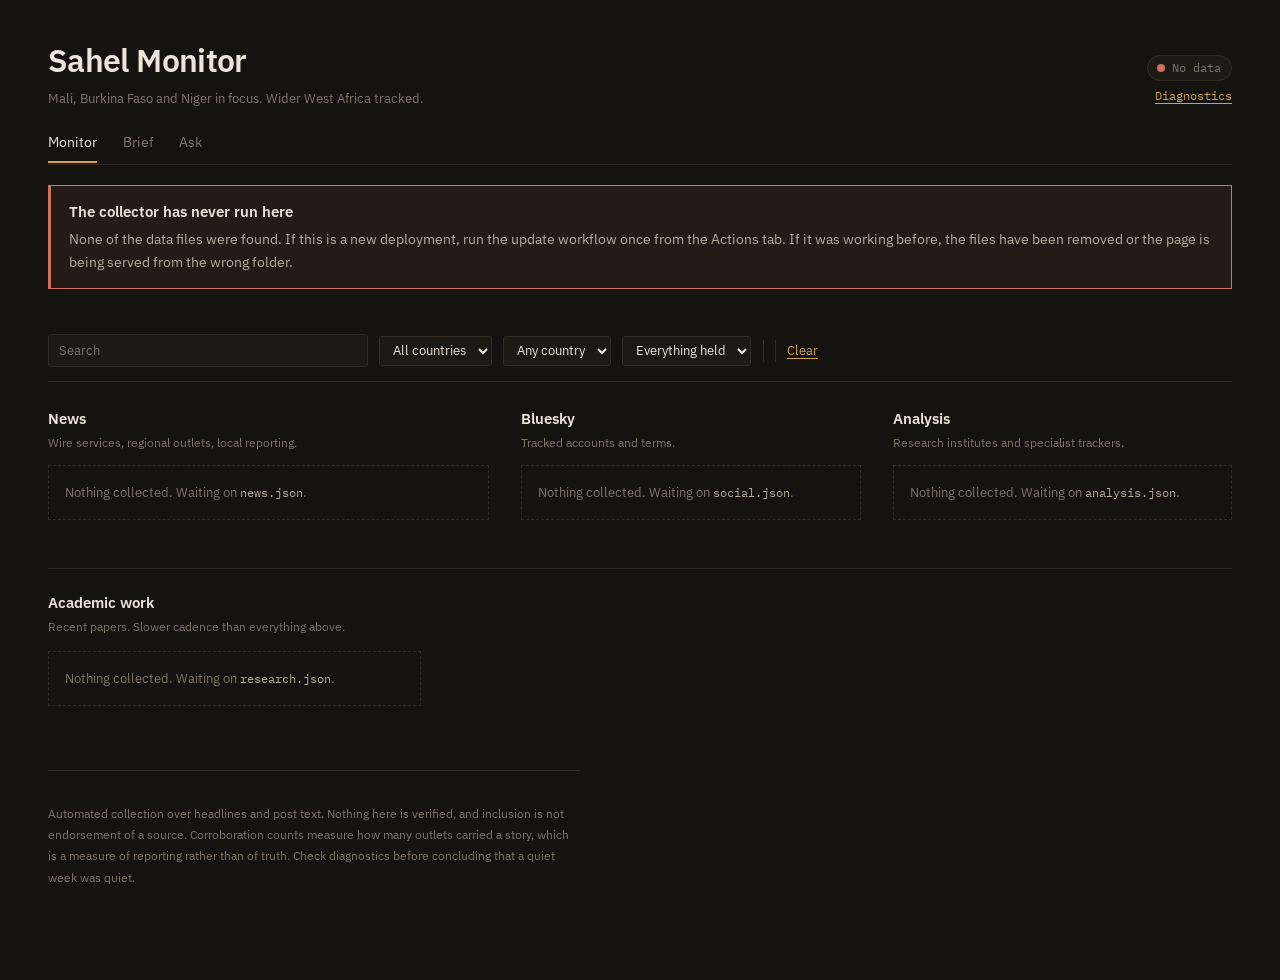
==== index.html @ 3529eb23 "Add files via upload" ====
<!DOCTYPE html>
<html lang="en-AU">
<head>
<meta charset="utf-8">
<meta name="viewport" content="width=device-width, initial-scale=1">
<title>Sahel Monitor</title>
<meta name="description" content="Conflict and political developments in the Sahel and West Africa.">
<link rel="preconnect" href="https://fonts.googleapis.com">
<link rel="preconnect" href="https://fonts.gstatic.com" crossorigin>
<link href="https://fonts.googleapis.com/css2?family=IBM+Plex+Mono:wght@400;500&family=IBM+Plex+Sans:wght@400;500;600&display=swap" rel="stylesheet">
<link rel="stylesheet" href="styles.css">

<!--
==============================================================================
  DATA CONTRACT
  Four stream files plus the brief, all in this folder. None exist until the
  collector has run. The collector will be written to produce exactly this.

  news.json / social.json / analysis.json / research.json
  {
    "generated":     "2026-09-18T20:04:11+00:00",   ISO 8601, UTC
    "cadence_hours": 24,
    "window_days":   21,
    "countries":     ["Mali", "Burkina Faso", ...],
    "tiers":         { "Mali": 1, "Niger": 1, "Nigeria": 2 },
    "themes":        { "Jihadist groups": { "colour": "#c25b4a" } },
    "events":        ["Conflict event", "Leadership change", "Alliance shift"],
    "coverage":      [ { "country": "Niger", "recent": 4, "baseline": 19.2 } ],
    "health":        [ { "name": "RFI Afrique", "ok": true, "fetched": 40,
                         "kept": 6, "dry_runs": 0, "error": null } ],
    "items": [ {
        "title": "...", "link": "https://...", "publisher": "RFI",
        "lang": "fr", "date": "2026-09-17T08:00:00+00:00",
        "summary": "Plain text, a sentence or two.",
        "countries": ["Mali"], "themes": ["Azawad and FLA"],
        "events": ["Leadership change"],
        "corroboration": 7,          distinct non-syndicated outlets
        "thread": "new" | "developing",
        "anomaly": true              country volume off its own baseline
    } ]
  }

  brief.json
  {
    "generated": "...", "model": "z-ai/glm-5.2:free", "items_used": 94,
    "window_days": 7,
    "from_feeds": "Paragraphs derived only from the items below.",
    "context": "Optional. Background from outside the feeds.",
    "context_sources": [ { "title": "...", "url": "https://..." } ],
    "references": [ { "title": "...", "link": "...", "publisher": "...",
                      "date": "...", "countries": [...], "corroboration": 3 } ]
  }
==============================================================================
-->
</head>
<body>

<header class="masthead">
  <h1>Sahel Monitor
    <span>Mali, Burkina Faso and Niger in focus. Wider West Africa tracked.</span>
  </h1>
  <div class="status-block">
    <span class="pill" id="status-pill"><span class="lamp"></span><span id="status-text">Checking</span></span>
    <button class="linkish" id="diag-toggle" aria-expanded="false">Diagnostics</button>
  </div>
</header>

<nav class="tabs"></nav>

<div class="alert" id="alert" role="status">
  <h2 id="alert-title"></h2>
  <p id="alert-body"></p>
</div>

<div class="diagnostics" id="diagnostics">
  <div class="diag-section">
    <h3>Collection</h3>
    <div class="rows" id="health-rows"></div>
    <p class="hint">
      <span class="ok">ok</span> responded and produced items.
      <span class="dry">dry</span> responded but nothing matched, which is normal for
      broad feeds and a problem if it persists.
      <span class="fail">fail</span> did not respond, so fix or remove it in sources.yml.
    </p>
  </div>
  <div class="diag-section">
    <h3>Coverage against baseline</h3>
    <div class="bars" id="coverage-bars"></div>
    <p class="hint">Volume over the last seven days against each country's own trailing
      average, worst shortfall first. A short bar means less reporting than usual. It
      does not mean less is happening.</p>
  </div>
</div>

<div class="filters" role="search">
  <input type="search" id="q" placeholder="Search" aria-label="Search headlines">
  <select id="tier" aria-label="Filter by tier">
    <option value="">All countries</option>
    <option value="1">Tier 1 only</option>
    <option value="2">Tier 2 only</option>
  </select>
  <select id="country" aria-label="Filter by country">
    <option value="">Any country</option>
  </select>
  <select id="days" aria-label="Timeframe">
    <option value="7">Last 7 days</option>
    <option value="14">Last 14 days</option>
    <option value="0" selected>Everything held</option>
  </select>
  <span class="sep" aria-hidden="true"></span>
  <span id="theme-chips" style="display:contents;"></span>
  <span class="sep" aria-hidden="true"></span>
  <span id="event-chips" style="display:contents;"></span>
  <button class="linkish" id="reset" style="font-size:0.8rem;">Clear</button>
  <span class="tally" id="tally"></span>
</div>

<main class="columns">
  <section class="col">
    <h2>News</h2>
    <p class="col-note">Wire services, regional outlets, local reporting.</p>
    <ul class="stream" id="stream-news"></ul>
  </section>
  <section class="col">
    <h2>Bluesky</h2>
    <p class="col-note">Tracked accounts and terms.</p>
    <ul class="stream" id="stream-social"></ul>
  </section>
  <section class="col">
    <h2>Analysis</h2>
    <p class="col-note">Research institutes and specialist trackers.</p>
    <ul class="stream" id="stream-analysis"></ul>
  </section>
</main>

<section class="research">
  <h2>Academic work</h2>
  <p class="col-note">Recent papers. Slower cadence than everything above.</p>
  <ul class="stream" id="stream-research"></ul>
</section>

<footer>
  <p>Automated collection over headlines and post text. Nothing here is verified,
  and inclusion is not endorsement of a source. Corroboration counts measure how
  many outlets carried a story, which is a measure of reporting rather than of
  truth. Check diagnostics before concluding that a quiet week was quiet.</p>
</footer>

<script src="shared.js"></script>
<script>
(function () {
  "use strict";
  var S = window.SM;

  var store = null;
  var filters = {
    query: "", tier: "", country: "", days: 0,
    themes: new Set(), events: new Set()
  };

  // ---------- diagnostics ----------

  function renderHealth() {
    var host = document.getElementById("health-rows");
    host.textContent = "";
    if (!store.health.length) {
      host.appendChild(S.el("div", "note", "No collection data."));
      return;
    }
    var rank = function (h) { return h.ok ? (h.kept ? 2 : 1) : 0; };
    store.health.slice().sort(function (a, b) { return rank(a) - rank(b); })
      .forEach(function (h) {
        var row = S.el("div");
        var cls = h.ok ? (h.kept ? "ok" : "dry") : "fail";
        row.appendChild(S.el("span", "tag " + cls, cls));
        row.appendChild(document.createTextNode(h.name + "  "));
        if (h.ok) {
          row.appendChild(S.el("span", "note", h.kept + " of " + h.fetched +
            (h.dry_runs > 1 ? "   " + h.dry_runs + " empty runs in a row" : "")));
        } else if (h.error) {
          row.appendChild(S.el("span", "note", h.error));
        }
        host.appendChild(row);
      });
  }

  function renderCoverage() {
    var host = document.getElementById("coverage-bars");
    host.textContent = "";
    if (!store.coverage.length) {
      host.appendChild(S.el("div", "note",
        "Not enough history yet to compare against a baseline."));
      return;
    }
    var widest = store.coverage.reduce(function (m, c) {
      return Math.max(m, c.recent || 0, c.baseline || 0);
    }, 1);
    var ratio = function (c) { return (c.recent || 0) / Math.max(c.baseline || 1, 1); };

    store.coverage.slice().sort(function (a, b) { return ratio(a) - ratio(b); })
      .forEach(function (c) {
        var r = ratio(c);
        var row = S.el("div", "bar-row");
        row.appendChild(S.el("span", null, c.country));
        var track = S.el("div", "bar-track");
        var fill = S.el("div", "bar-fill" + (r < 0.5 ? " low" : r > 1.5 ? " high" : ""));
        fill.style.width = Math.min(100, ((c.recent || 0) / widest) * 100) + "%";
        track.appendChild(fill);
        row.appendChild(track);
        row.appendChild(S.el("span", "val",
          (c.recent || 0) + " vs " + (Math.round((c.baseline || 0) * 10) / 10)));
        host.appendChild(row);
      });
  }

  // ---------- filtering ----------

  function passes(item) {
    if (filters.country && (item.countries || []).indexOf(filters.country) === -1) return false;

    if (filters.tier) {
      var wanted = Number(filters.tier);
      var inTier = (item.countries || []).some(function (c) {
        return Number(store.tiers[c]) === wanted;
      });
      if (!inTier) return false;
    }

    if (filters.days) {
      var age = S.hoursSince(item.date);
      if (age === null || age > filters.days * 24) return false;
    }

    if (filters.themes.size) {
      var themes = item.themes || [], themeHit = false;
      filters.themes.forEach(function (t) { if (themes.indexOf(t) !== -1) themeHit = true; });
      if (!themeHit) return false;
    }

    if (filters.events.size) {
      var events = item.events || [], eventHit = false;
      filters.events.forEach(function (e) { if (events.indexOf(e) !== -1) eventHit = true; });
      if (!eventHit) return false;
    }

    if (filters.query) {
      var blob = ((item.title || "") + " " + (item.publisher || "") + " " +
                  (item.summary || "")).toLowerCase();
      if (blob.indexOf(filters.query) === -1) return false;
    }
    return true;
  }

  function emptyState(key) {
    var box = S.el("div", "empty");
    if (!store.streams[key].length) {
      box.appendChild(document.createTextNode("Nothing collected. Waiting on "));
      box.appendChild(S.el("code", null, key + ".json"));
      box.appendChild(document.createTextNode("."));
    } else {
      box.textContent = "Nothing here matches the current filters.";
    }
    return box;
  }

  function render() {
    var shown = 0, held = 0;
    S.STREAMS.forEach(function (key) {
      var list = document.getElementById("stream-" + key);
      list.textContent = "";
      var items = store.streams[key].filter(passes);
      held += store.streams[key].length;
      shown += items.length;
      if (!items.length) { list.appendChild(emptyState(key)); return; }
      var frag = document.createDocumentFragment();
      items.forEach(function (it) { frag.appendChild(S.buildEntry(it, store.themes)); });
      list.appendChild(frag);
    });
    document.getElementById("tally").textContent =
      held ? shown + " of " + held + " shown" : "";
  }

  // ---------- controls ----------

  function toggleChip(btn, set, value, colour) {
    if (set.has(value)) {
      set.delete(value);
      btn.setAttribute("aria-pressed", "false");
      btn.style.background = "transparent";
      btn.style.color = colour || "";
      btn.style.borderColor = "";
    } else {
      set.add(value);
      btn.setAttribute("aria-pressed", "true");
      btn.style.background = colour || "var(--ink-2)";
      btn.style.color = "var(--bg)";
      btn.style.borderColor = colour || "var(--ink-2)";
    }
    render();
  }

  function buildThemeChips() {
    var host = document.getElementById("theme-chips");
    host.textContent = "";
    Object.keys(store.themes).forEach(function (name) {
      var colour = store.themes[name];
      var chip = S.el("button", "chip");
      chip.type = "button";
      chip.setAttribute("aria-pressed", "false");
      chip.style.color = colour;
      chip.appendChild(S.el("span", "dot"));
      chip.appendChild(document.createTextNode(name));
      chip.addEventListener("click", function () {
        toggleChip(chip, filters.themes, name, colour);
      });
      host.appendChild(chip);
    });
  }

  function buildEventChips() {
    var host = document.getElementById("event-chips");
    host.textContent = "";
    store.events.forEach(function (name) {
      var chip = S.el("button", "chip", name);
      chip.type = "button";
      chip.setAttribute("aria-pressed", "false");
      chip.addEventListener("click", function () {
        toggleChip(chip, filters.events, name, null);
      });
      host.appendChild(chip);
    });
  }

  function buildCountryList() {
    var select = document.getElementById("country");
    while (select.options.length > 1) select.remove(1);
    store.countries.forEach(function (c) {
      var o = S.el("option", null,
        c + (store.tiers[c] ? "  (T" + store.tiers[c] + ")" : ""));
      o.value = c;
      select.appendChild(o);
    });
  }

  function wire() {
    var search = document.getElementById("q"), timer;
    search.addEventListener("input", function () {
      clearTimeout(timer);
      timer = setTimeout(function () {
        filters.query = search.value.trim().toLowerCase();
        render();
      }, 150);
    });

    document.getElementById("tier").addEventListener("change", function () {
      filters.tier = this.value; render();
    });
    document.getElementById("country").addEventListener("change", function () {
      filters.country = this.value; render();
    });
    document.getElementById("days").addEventListener("change", function () {
      filters.days = Number(this.value); render();
    });

    document.getElementById("reset").addEventListener("click", function () {
      filters = { query: "", tier: "", country: "", days: 0,
                  themes: new Set(), events: new Set() };
      search.value = "";
      document.getElementById("tier").value = "";
      document.getElementById("country").value = "";
      document.getElementById("days").value = "0";
      buildThemeChips();
      buildEventChips();
      render();
    });

    document.getElementById("diag-toggle").addEventListener("click", function () {
      var open = document.getElementById("diagnostics").classList.toggle("on");
      this.setAttribute("aria-expanded", String(open));
      this.textContent = open ? "Hide diagnostics" : "Diagnostics";
    });
  }

  // ---------- go ----------

  S.buildNav("index.html");
  wire();
  S.STREAMS.forEach(function (k) {
    S.skeletons(document.getElementById("stream-" + k), 4);
  });

  S.loadAll().then(function (data) {
    store = data;
    S.assessFreshness(data.meta);
    renderHealth();
    renderCoverage();
    buildThemeChips();
    buildEventChips();
    buildCountryList();
    render();
  });
})();
</script>
</body>
</html>
---- styles.css ----
/* =========================================================================
   Sahel Monitor - shared styles for index.html, brief.html and ask.html
   Change a colour or a font here and all three pages follow.
   ========================================================================= */

:root {
  --bg:        #14130f;
  --panel:     #1c1a15;
  --panel-2:   #232019;
  --line:      #322d24;
  --line-soft: #26221b;
  --ink:       #ece6da;
  --ink-2:     #b5ac9c;
  --ink-3:     #7e7668;
  --brass:     #d3a24b;
  --green:     #8fae93;
  --amber:     #d9a441;
  --red:       #d1705e;
  --sans: "IBM Plex Sans", ui-sans-serif, system-ui, sans-serif;
  --mono: "IBM Plex Mono", ui-monospace, Menlo, monospace;
}

* { box-sizing: border-box; }
html { -webkit-text-size-adjust: 100%; }

body {
  margin: 0;
  padding: 0 clamp(1rem, 4vw, 3rem) 5rem;
  background: var(--bg);
  color: var(--ink);
  font-family: var(--sans);
  font-size: 15px;
  line-height: 1.5;
}

a { color: inherit; }
:focus-visible { outline: 2px solid var(--brass); outline-offset: 2px; }
@media (prefers-reduced-motion: reduce) { * { transition: none !important; } }

.linkish {
  background: none; border: 0; padding: 0; font: inherit;
  color: var(--brass); cursor: pointer;
  text-decoration: underline; text-underline-offset: 3px;
}

button { font-family: inherit; }

.btn {
  font: inherit; font-size: 0.85rem; padding: 0.4rem 0.9rem;
  background: var(--brass); color: #14130f; border: 1px solid var(--brass);
  border-radius: 3px; cursor: pointer; font-weight: 500;
}
.btn:hover { filter: brightness(1.08); }
.btn:disabled { opacity: 0.45; cursor: not-allowed; filter: none; }
.btn.quiet { background: transparent; color: var(--ink-2); border-color: var(--line); }
.btn.quiet:hover { color: var(--ink); border-color: var(--ink-3); filter: none; }

/* ---------- masthead and navigation ---------- */

header.masthead {
  display: flex; flex-wrap: wrap; gap: 0.75rem 2rem;
  align-items: baseline; justify-content: space-between;
  padding: 2.25rem 0 1rem;
}
.masthead h1 {
  margin: 0; font-size: clamp(1.4rem, 1rem + 1.6vw, 2rem);
  font-weight: 600; letter-spacing: -0.02em;
}
.masthead h1 span {
  display: block; margin-top: 0.3rem;
  font-size: 0.8rem; font-weight: 400; letter-spacing: 0; color: var(--ink-3);
}
.status-block {
  display: flex; flex-direction: column; align-items: flex-end; gap: 0.35rem;
  font-family: var(--mono); font-size: 0.75rem; color: var(--ink-3);
}
.pill {
  display: inline-flex; align-items: center; gap: 0.45rem;
  padding: 0.2rem 0.6rem; border-radius: 999px;
  border: 1px solid var(--line); background: var(--panel);
}
.pill .lamp { width: 8px; height: 8px; border-radius: 50%; background: var(--ink-3); }

nav.tabs {
  display: flex; gap: 1.6rem; align-items: center;
  border-bottom: 1px solid var(--line); padding-bottom: 0.1rem;
}
nav.tabs a {
  text-decoration: none; color: var(--ink-3);
  font-size: 0.88rem; padding: 0.5rem 0;
  border-bottom: 2px solid transparent; margin-bottom: -1px;
}
nav.tabs a:hover { color: var(--ink-2); }
nav.tabs a[aria-current="page"] { color: var(--ink); border-bottom-color: var(--brass); }

/* ---------- alert banner ---------- */

.alert {
  display: none; margin-top: 1.25rem; padding: 0.9rem 1.1rem;
  border: 1px solid var(--amber); border-left-width: 3px;
  background: rgba(217, 164, 65, 0.07);
  font-size: 0.88rem; line-height: 1.6; color: var(--ink);
}
.alert.on { display: block; }
.alert.severe { border-color: var(--red); background: rgba(209, 112, 94, 0.09); }
.alert h2 { margin: 0 0 0.3rem; font-size: 0.92rem; font-weight: 600; }
.alert p { margin: 0; color: var(--ink-2); }

/* ---------- prose ---------- */

.prose { max-width: 74ch; color: var(--ink-2); font-size: 0.95rem; line-height: 1.7; }
.prose p { margin: 0 0 0.9rem; }
.prose p:last-child { margin-bottom: 0; }

.clamped { max-height: 9.5rem; overflow: hidden; position: relative; }
.clamped::after {
  content: ""; position: absolute; inset: auto 0 0 0; height: 4rem;
  background: linear-gradient(transparent, var(--panel));
}

/* ---------- panels ---------- */

.panel {
  padding: 1.5rem clamp(1.1rem, 3vw, 2rem);
  background: linear-gradient(180deg, var(--panel-2), var(--panel));
  border: 1px solid var(--line); border-left: 3px solid var(--brass);
}
.panel-head {
  display: flex; justify-content: space-between; align-items: baseline;
  gap: 1rem; margin-bottom: 0.9rem; flex-wrap: wrap;
}
.panel-head h2 { margin: 0; font-size: 1.05rem; font-weight: 600; }
.panel-head .when { font-family: var(--mono); font-size: 0.72rem; color: var(--ink-3); }

.context-panel {
  margin-top: 0.9rem; padding: 1.1rem clamp(1.1rem, 3vw, 2rem);
  border: 1px dashed var(--line); background: rgba(255,255,255,0.012);
}
.context-panel h3 { margin: 0 0 0.2rem; font-size: 0.86rem; font-weight: 600; color: var(--ink); }
.context-panel .origin { margin: 0 0 0.8rem; font-size: 0.74rem; color: var(--ink-3); }

.source-list {
  margin: 0.9rem 0 0; padding: 0; list-style: none;
  font-family: var(--mono); font-size: 0.72rem; line-height: 1.9;
}
.source-list a { color: var(--brass); }

/* ---------- diagnostics ---------- */

.diagnostics { display: none; margin-top: 1rem; border: 1px solid var(--line); background: var(--panel); }
.diagnostics.on { display: block; }
.diag-section { padding: 1rem 1.1rem; border-bottom: 1px solid var(--line-soft); }
.diag-section:last-child { border-bottom: 0; }
.diag-section h3 { margin: 0 0 0.6rem; font-size: 0.82rem; font-weight: 600; color: var(--ink); }
.diag-section p.hint { margin: 0.6rem 0 0; font-size: 0.75rem; color: var(--ink-3); }

.rows { font-family: var(--mono); font-size: 0.74rem; line-height: 1.85; color: var(--ink-2); }
.rows .tag { display: inline-block; width: 3.4rem; }
.rows .ok { color: var(--green); }
.rows .dry { color: var(--amber); }
.rows .fail { color: var(--red); }
.rows .note { color: var(--ink-3); }

.bars { display: grid; gap: 0.3rem; font-family: var(--mono); font-size: 0.74rem; }
.bar-row { display: grid; grid-template-columns: 8.5rem 1fr auto; gap: 0.6rem; align-items: center; }
.bar-track { height: 6px; background: var(--line-soft); position: relative; }
.bar-fill { position: absolute; inset: 0 auto 0 0; background: var(--ink-3); }
.bar-fill.low { background: var(--red); }
.bar-fill.high { background: var(--green); }
.bar-row .val { color: var(--ink-3); white-space: nowrap; }

/* ---------- filters ---------- */

.filters {
  position: sticky; top: 0; z-index: 5;
  margin-top: 2rem; padding: 0.85rem 0;
  background: var(--bg); border-bottom: 1px solid var(--line);
  display: flex; flex-wrap: wrap; gap: 0.5rem 0.7rem; align-items: center;
}
.filters .sep { width: 1px; height: 1.4rem; background: var(--line); }

.chip {
  font: inherit; font-size: 0.82rem; padding: 0.28rem 0.7rem;
  background: transparent; color: var(--ink-2);
  border: 1px solid var(--line); border-radius: 999px; cursor: pointer;
  display: inline-flex; align-items: center; gap: 0.45rem;
  transition: border-color 0.15s, color 0.15s, background 0.15s;
}
.chip:hover { color: var(--ink); border-color: var(--ink-3); }
.chip .dot { width: 7px; height: 7px; border-radius: 50%; background: currentColor; flex: none; }

input[type="search"], input[type="text"], input[type="password"], select, textarea {
  font: inherit; font-size: 0.85rem; padding: 0.35rem 0.6rem;
  background: var(--panel); color: var(--ink);
  border: 1px solid var(--line); border-radius: 3px;
}
textarea { line-height: 1.5; resize: vertical; }
.filters input[type="search"] { min-width: 12rem; flex: 1 1 12rem; max-width: 20rem; font-size: 0.82rem; }
.filters select { font-size: 0.82rem; padding: 0.3rem 0.55rem; }
.tally { margin-left: auto; font-family: var(--mono); font-size: 0.72rem; color: var(--ink-3); }

/* ---------- streams ---------- */

.columns {
  display: grid; grid-template-columns: 1.3fr 1fr 1fr;
  gap: clamp(1.2rem, 2.5vw, 2.2rem); align-items: start; margin-top: 1.6rem;
}
@media (max-width: 1080px) { .columns { grid-template-columns: 1fr 1fr; } }
@media (max-width: 760px)  { .columns { grid-template-columns: 1fr; } }

.col > h2 { margin: 0 0 0.15rem; font-size: 0.95rem; font-weight: 600; }
.col > .col-note { margin: 0 0 0.85rem; font-size: 0.77rem; color: var(--ink-3); }

.stream { list-style: none; margin: 0; padding: 0; }

.entry {
  padding: 0.85rem 0 0.85rem 0.85rem;
  border-top: 1px solid var(--line-soft);
  border-left: 2px solid transparent;
  transition: background 0.15s;
}
.entry:first-child { border-top: 0; }
.entry:hover { background: rgba(255,255,255,0.018); }
.entry .headline {
  display: block; color: var(--ink); text-decoration: none;
  font-size: 0.93rem; line-height: 1.4; font-weight: 500;
}
.entry .headline:hover { color: var(--brass); }
.entry .blurb { margin: 0.4rem 0 0; font-size: 0.82rem; line-height: 1.5; color: var(--ink-3); }

.badges { margin-top: 0.5rem; display: flex; flex-wrap: wrap; gap: 0.35rem; }
.badge {
  font-family: var(--mono); font-size: 0.68rem; line-height: 1.6;
  padding: 0 0.35rem; border: 1px solid var(--line); color: var(--ink-2);
  border-radius: 2px; white-space: nowrap;
}
.badge.strong { border-color: var(--green); color: var(--green); }
.badge.single { border-color: var(--line); color: var(--ink-3); }
.badge.fresh  { border-color: var(--brass); color: var(--brass); }
.badge.odd    { border-color: var(--red); color: var(--red); }

.entry .meta {
  margin-top: 0.45rem; display: flex; flex-wrap: wrap;
  align-items: center; gap: 0.35rem 0.6rem;
  font-family: var(--mono); font-size: 0.7rem; color: var(--ink-3);
}
.entry .meta .outlet { color: var(--ink-2); }
.entry .meta .place { color: var(--ink-2); border-bottom: 1px dotted var(--line); }
.entry .meta .tdot { width: 6px; height: 6px; border-radius: 50%; display: inline-block; }

.research { margin-top: 3rem; padding-top: 1.4rem; border-top: 1px solid var(--line); }
.research h2 { margin: 0 0 0.15rem; font-size: 0.95rem; font-weight: 600; }
.research .col-note { margin: 0 0 1rem; font-size: 0.77rem; color: var(--ink-3); }
.research .stream {
  display: grid; grid-template-columns: repeat(auto-fill, minmax(21rem, 1fr)); gap: 0 2rem;
}

/* ---------- references ---------- */

.refs { margin-top: 2.5rem; }
.refs h2 { margin: 0 0 0.15rem; font-size: 0.95rem; font-weight: 600; }
.refs .col-note { margin: 0 0 1rem; font-size: 0.77rem; color: var(--ink-3); }
.ref-list { list-style: none; margin: 0; padding: 0; counter-reset: ref; }
.ref-item {
  display: grid; grid-template-columns: 2.6rem 1fr; gap: 0.6rem;
  padding: 0.6rem 0; border-top: 1px solid var(--line-soft);
}
.ref-item:first-child { border-top: 0; }
.ref-num { font-family: var(--mono); font-size: 0.72rem; color: var(--ink-3); padding-top: 0.15rem; }
.ref-body a { color: var(--ink); text-decoration: none; font-size: 0.9rem; font-weight: 500; }
.ref-body a:hover { color: var(--brass); }
.ref-meta {
  margin-top: 0.25rem; font-family: var(--mono); font-size: 0.7rem; color: var(--ink-3);
  display: flex; flex-wrap: wrap; gap: 0.3rem 0.6rem;
}

/* ---------- chat ---------- */

.chat-wrap { max-width: 56rem; margin-top: 1.5rem; }

.keygate {
  padding: 1.4rem clamp(1.1rem, 3vw, 2rem);
  border: 1px solid var(--line); background: var(--panel);
}
.keygate h2 { margin: 0 0 0.5rem; font-size: 1rem; font-weight: 600; }
.keygate p { margin: 0 0 0.9rem; color: var(--ink-2); font-size: 0.88rem; max-width: 62ch; line-height: 1.65; }
.keygate .row { display: flex; gap: 0.5rem; flex-wrap: wrap; align-items: center; }
.keygate input { min-width: 22rem; flex: 1 1 22rem; }

.turn { padding: 1.1rem 0; border-top: 1px solid var(--line-soft); }
.turn:first-child { border-top: 0; }
.turn .who {
  font-family: var(--mono); font-size: 0.7rem; color: var(--ink-3); margin-bottom: 0.45rem;
}
.turn.you .body { color: var(--ink); font-size: 0.95rem; white-space: pre-wrap; }
.turn.model .body { color: var(--ink-2); font-size: 0.95rem; line-height: 1.7; }
.turn.model .body p { margin: 0 0 0.9rem; }
.turn.model .body p:last-child { margin-bottom: 0; }
.turn.error .body { color: var(--red); font-size: 0.9rem; }

.retrieval {
  margin-top: 0.8rem; border: 1px dashed var(--line);
  font-size: 0.78rem; color: var(--ink-3);
}
.retrieval summary {
  padding: 0.5rem 0.75rem; cursor: pointer; font-family: var(--mono); font-size: 0.72rem;
}
.retrieval summary:hover { color: var(--ink-2); }
.retrieval ol { margin: 0; padding: 0 0.75rem 0.75rem 2.2rem; font-size: 0.76rem; line-height: 1.75; }
.retrieval a { color: var(--brass); text-decoration: none; }
.retrieval a:hover { text-decoration: underline; }

.composer { margin-top: 1.5rem; display: flex; flex-direction: column; gap: 0.6rem; }
.composer textarea { width: 100%; min-height: 4.5rem; }
.composer .row { display: flex; gap: 0.6rem; align-items: center; flex-wrap: wrap; }
.composer .note { font-size: 0.74rem; color: var(--ink-3); margin-left: auto; font-family: var(--mono); }

.suggestions { display: flex; flex-wrap: wrap; gap: 0.4rem; margin-top: 1rem; }

/* ---------- states ---------- */

.empty {
  padding: 1rem; border: 1px dashed var(--line);
  font-size: 0.83rem; color: var(--ink-3); line-height: 1.6;
}
.empty code { font-family: var(--mono); font-size: 0.78rem; color: var(--ink-2); }

.skeleton { padding: 0.85rem 0 0.85rem 0.85rem; border-top: 1px solid var(--line-soft); }
.skeleton:first-child { border-top: 0; }
.skeleton div { height: 0.62rem; background: var(--line-soft); margin-bottom: 0.45rem; }
.skeleton div:nth-child(1) { width: 92%; }
.skeleton div:nth-child(2) { width: 68%; }
.skeleton div:nth-child(3) { width: 34%; height: 0.5rem; }

footer {
  margin-top: 4rem; padding-top: 1.2rem; border-top: 1px solid var(--line);
  font-size: 0.78rem; color: var(--ink-3); max-width: 76ch; line-height: 1.7;
}
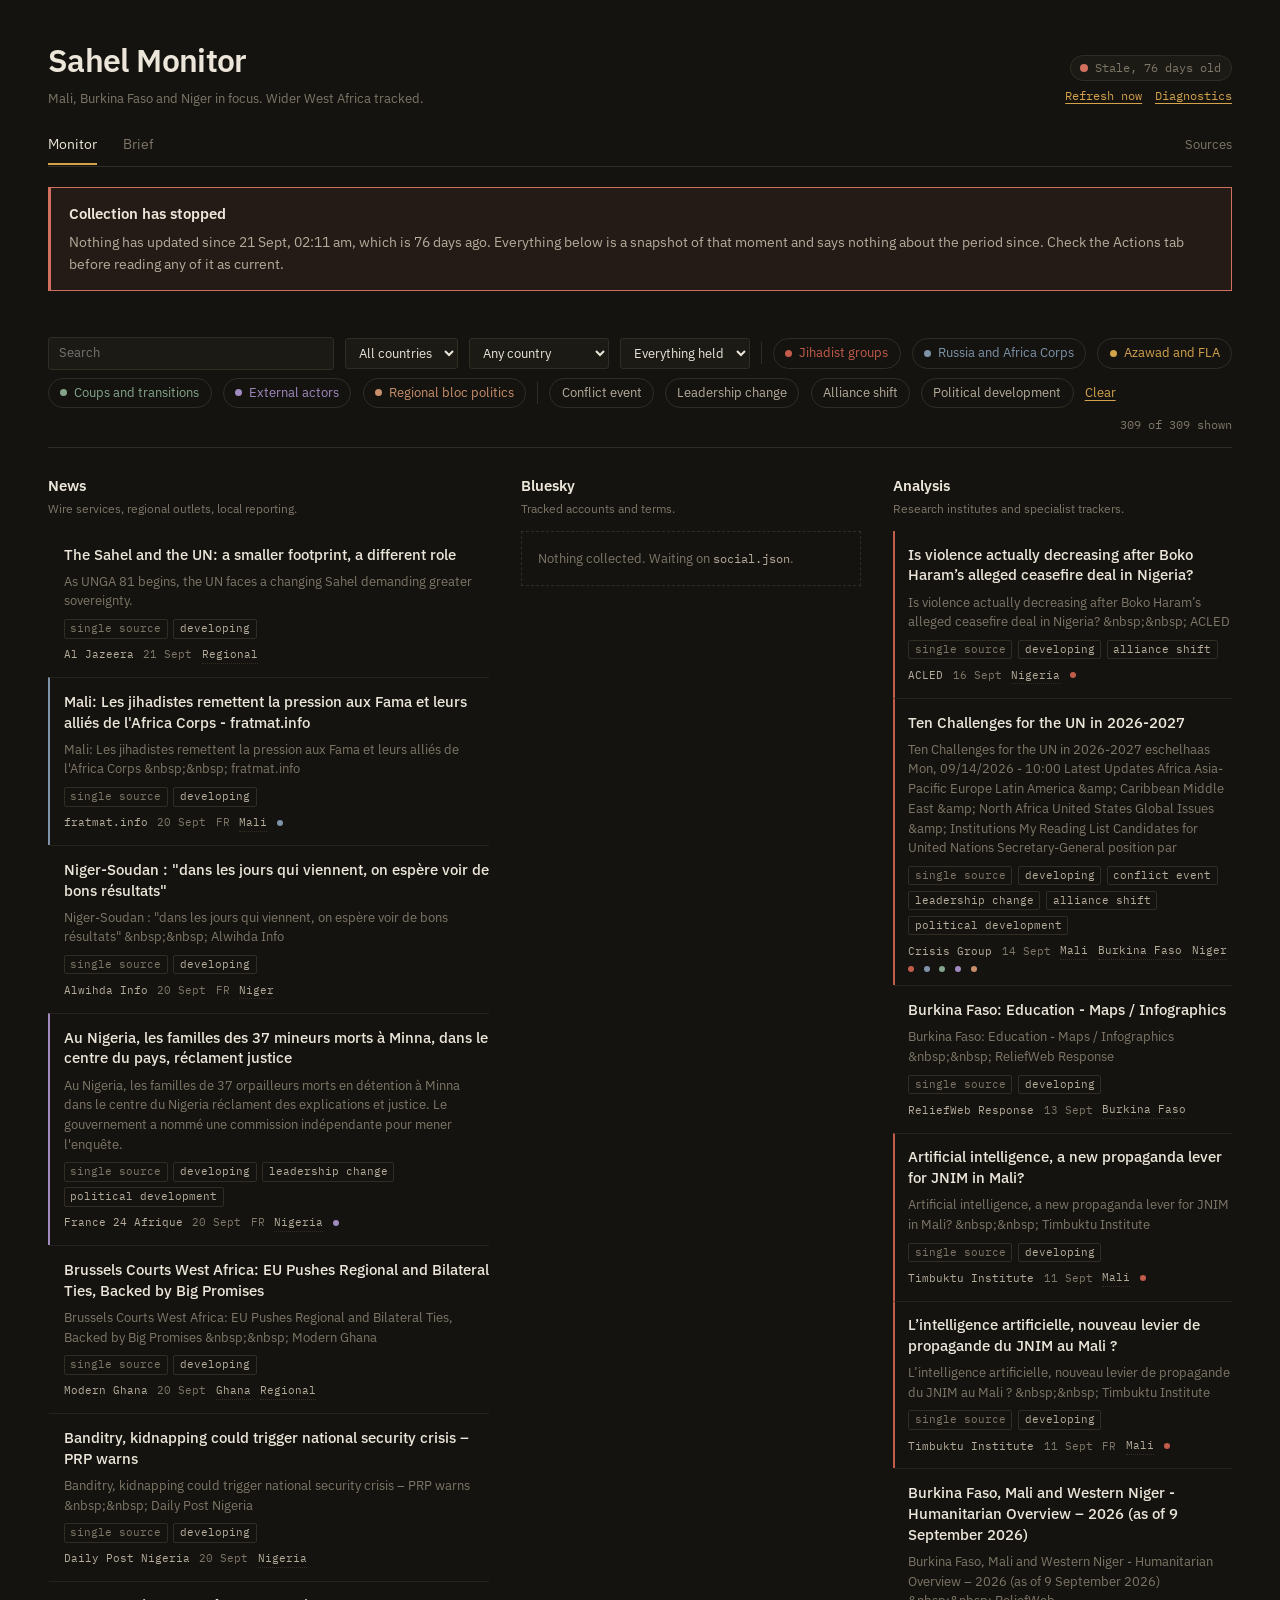
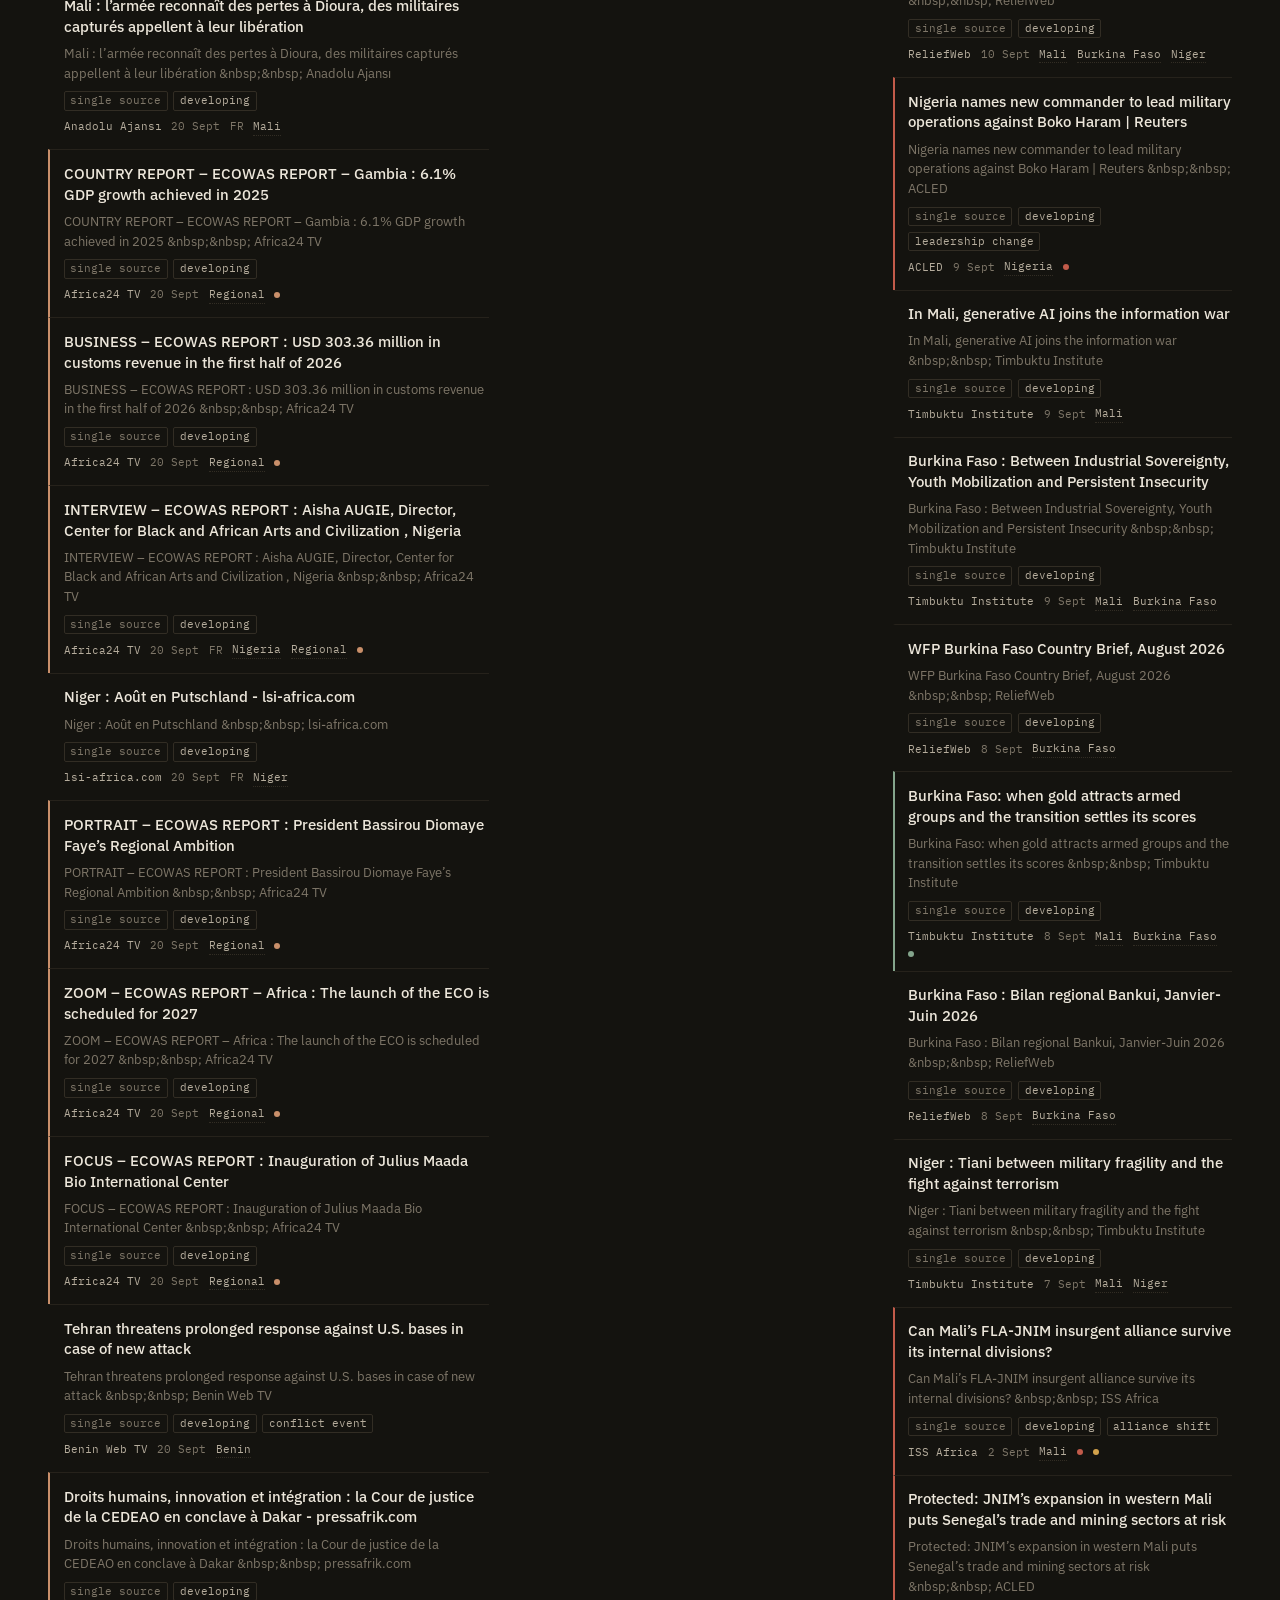
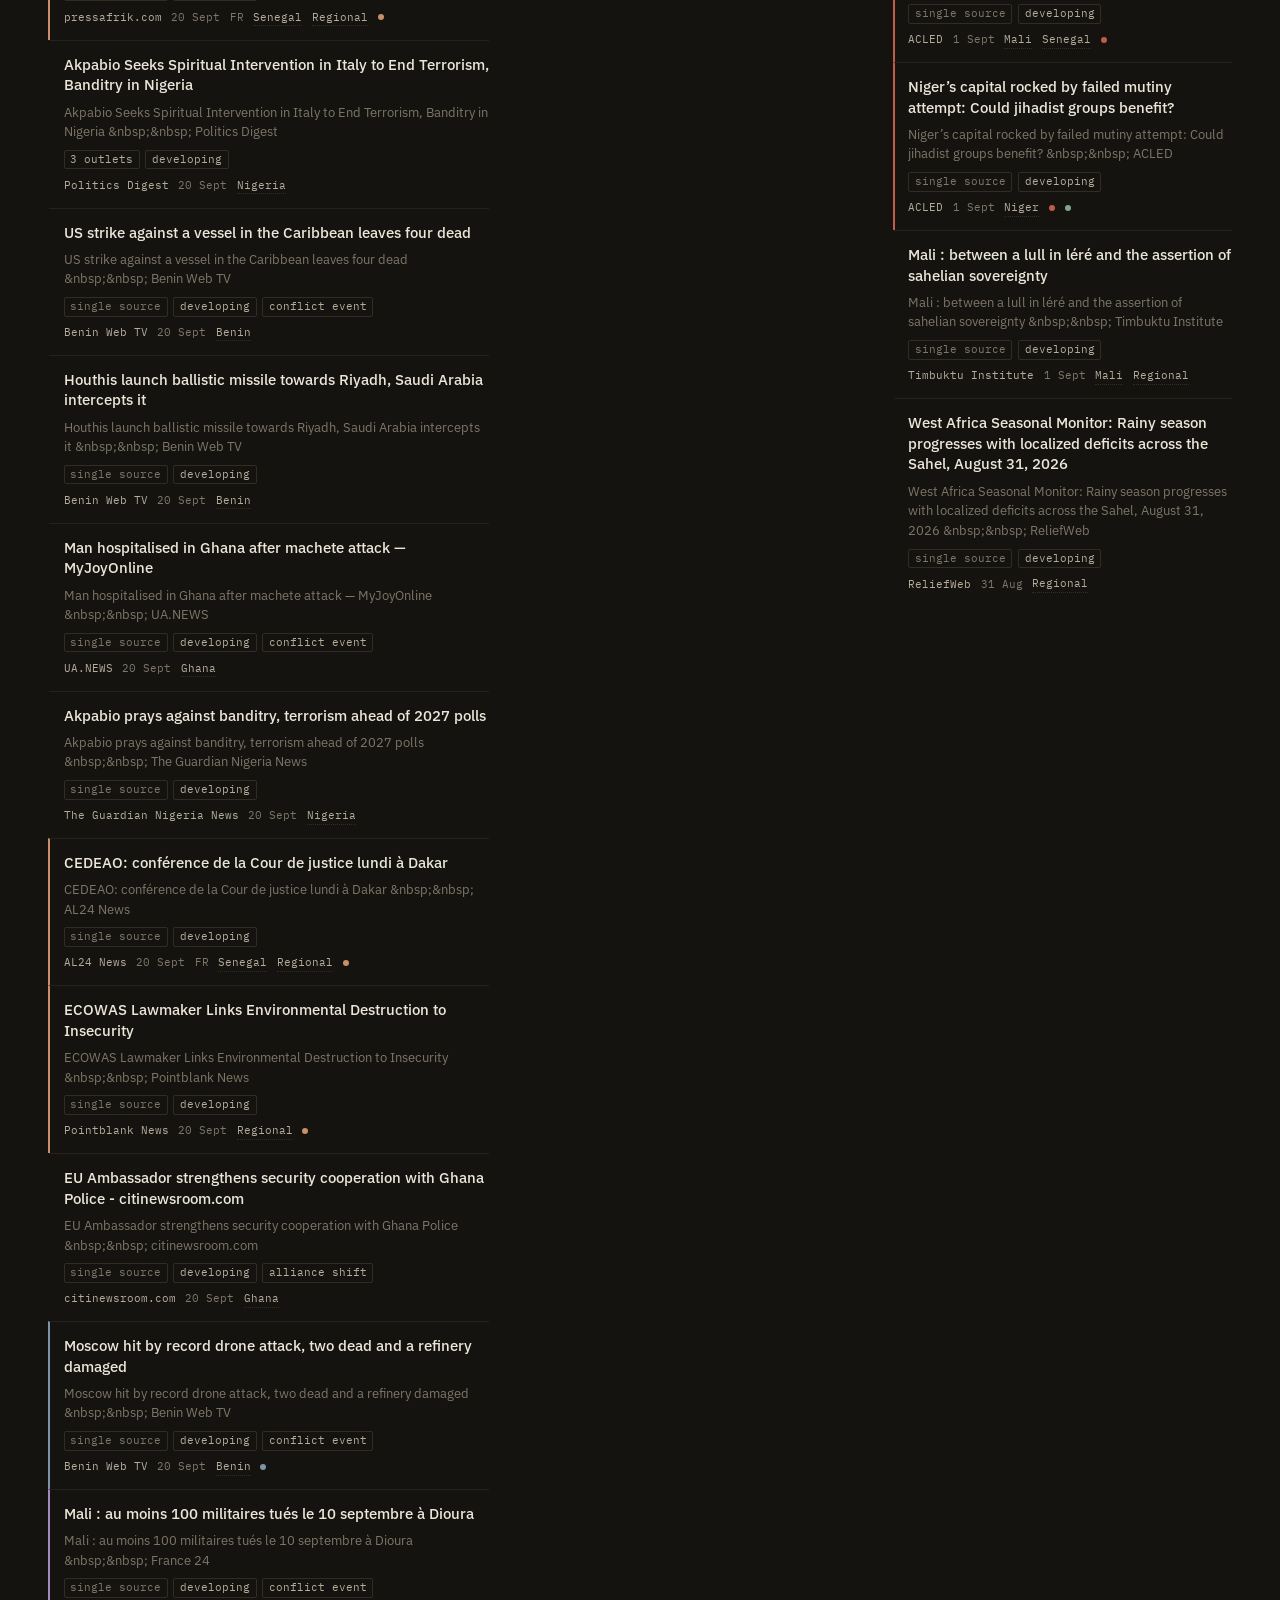
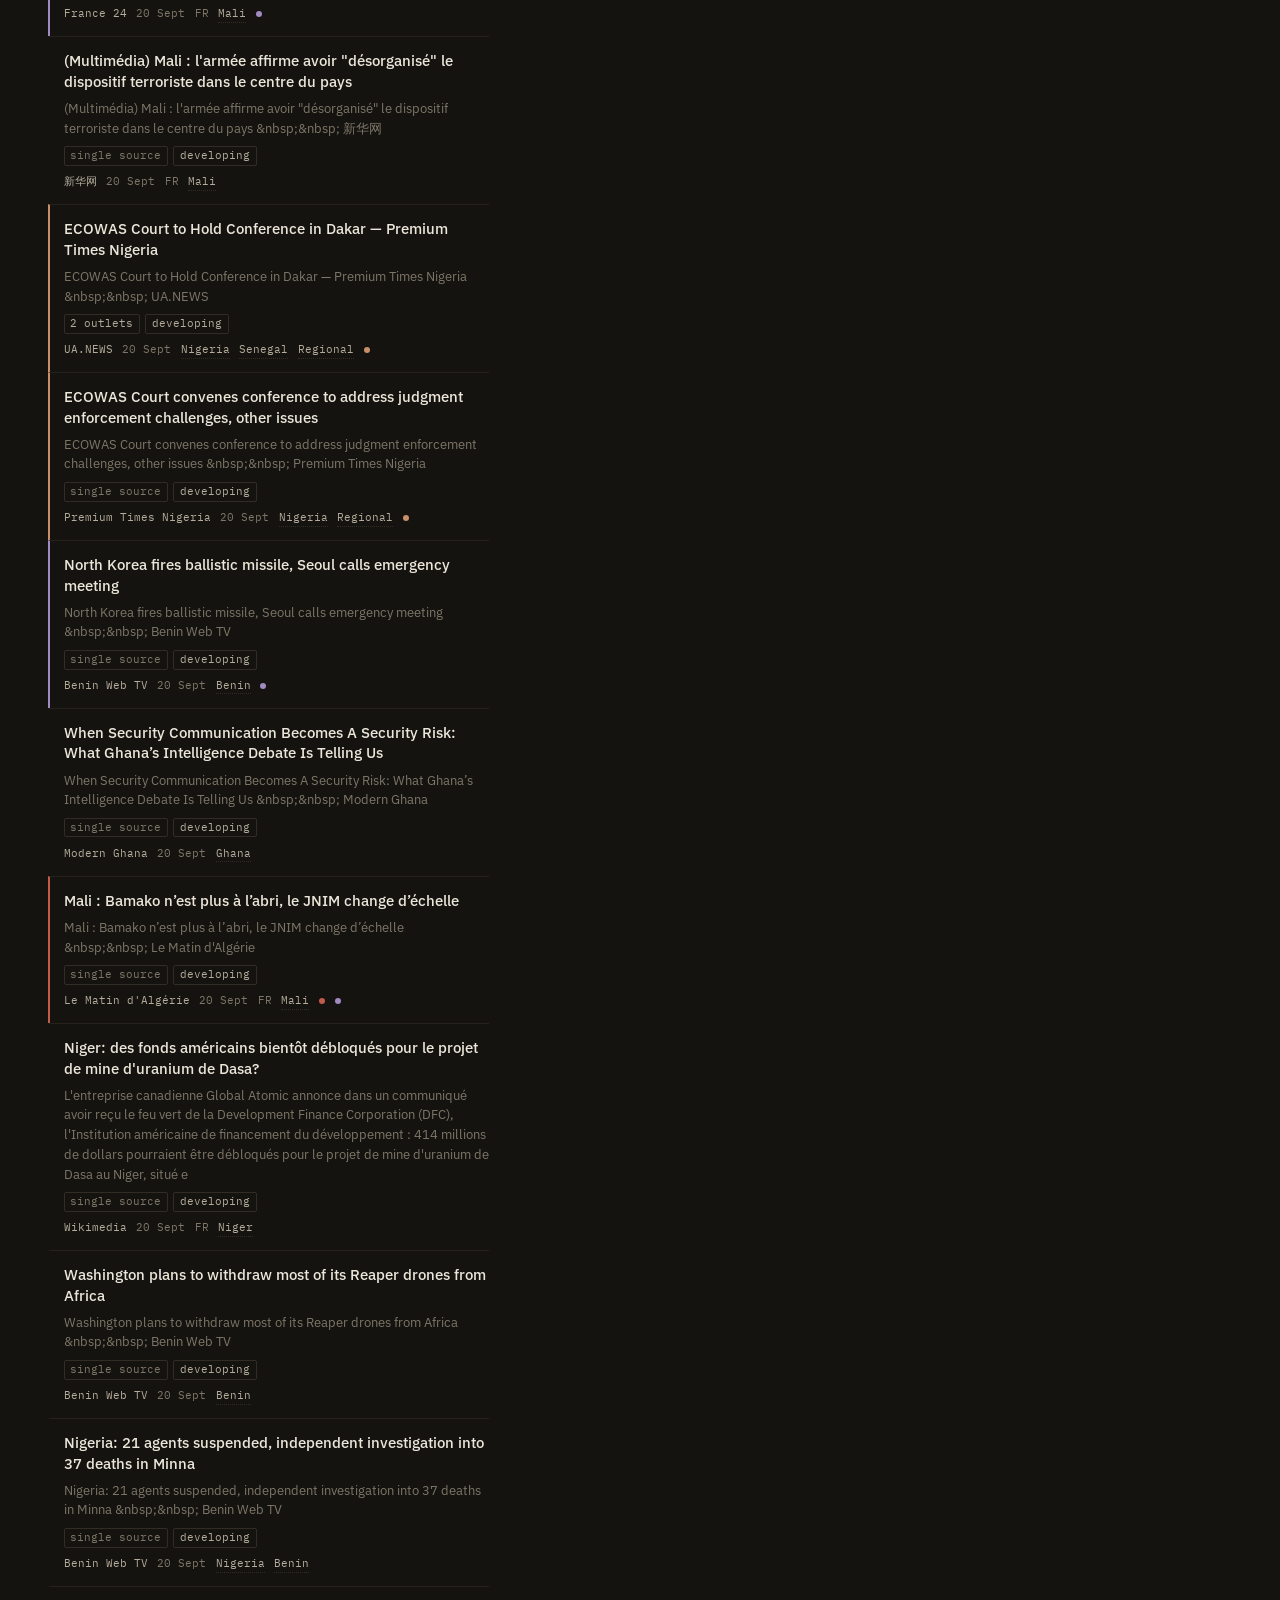
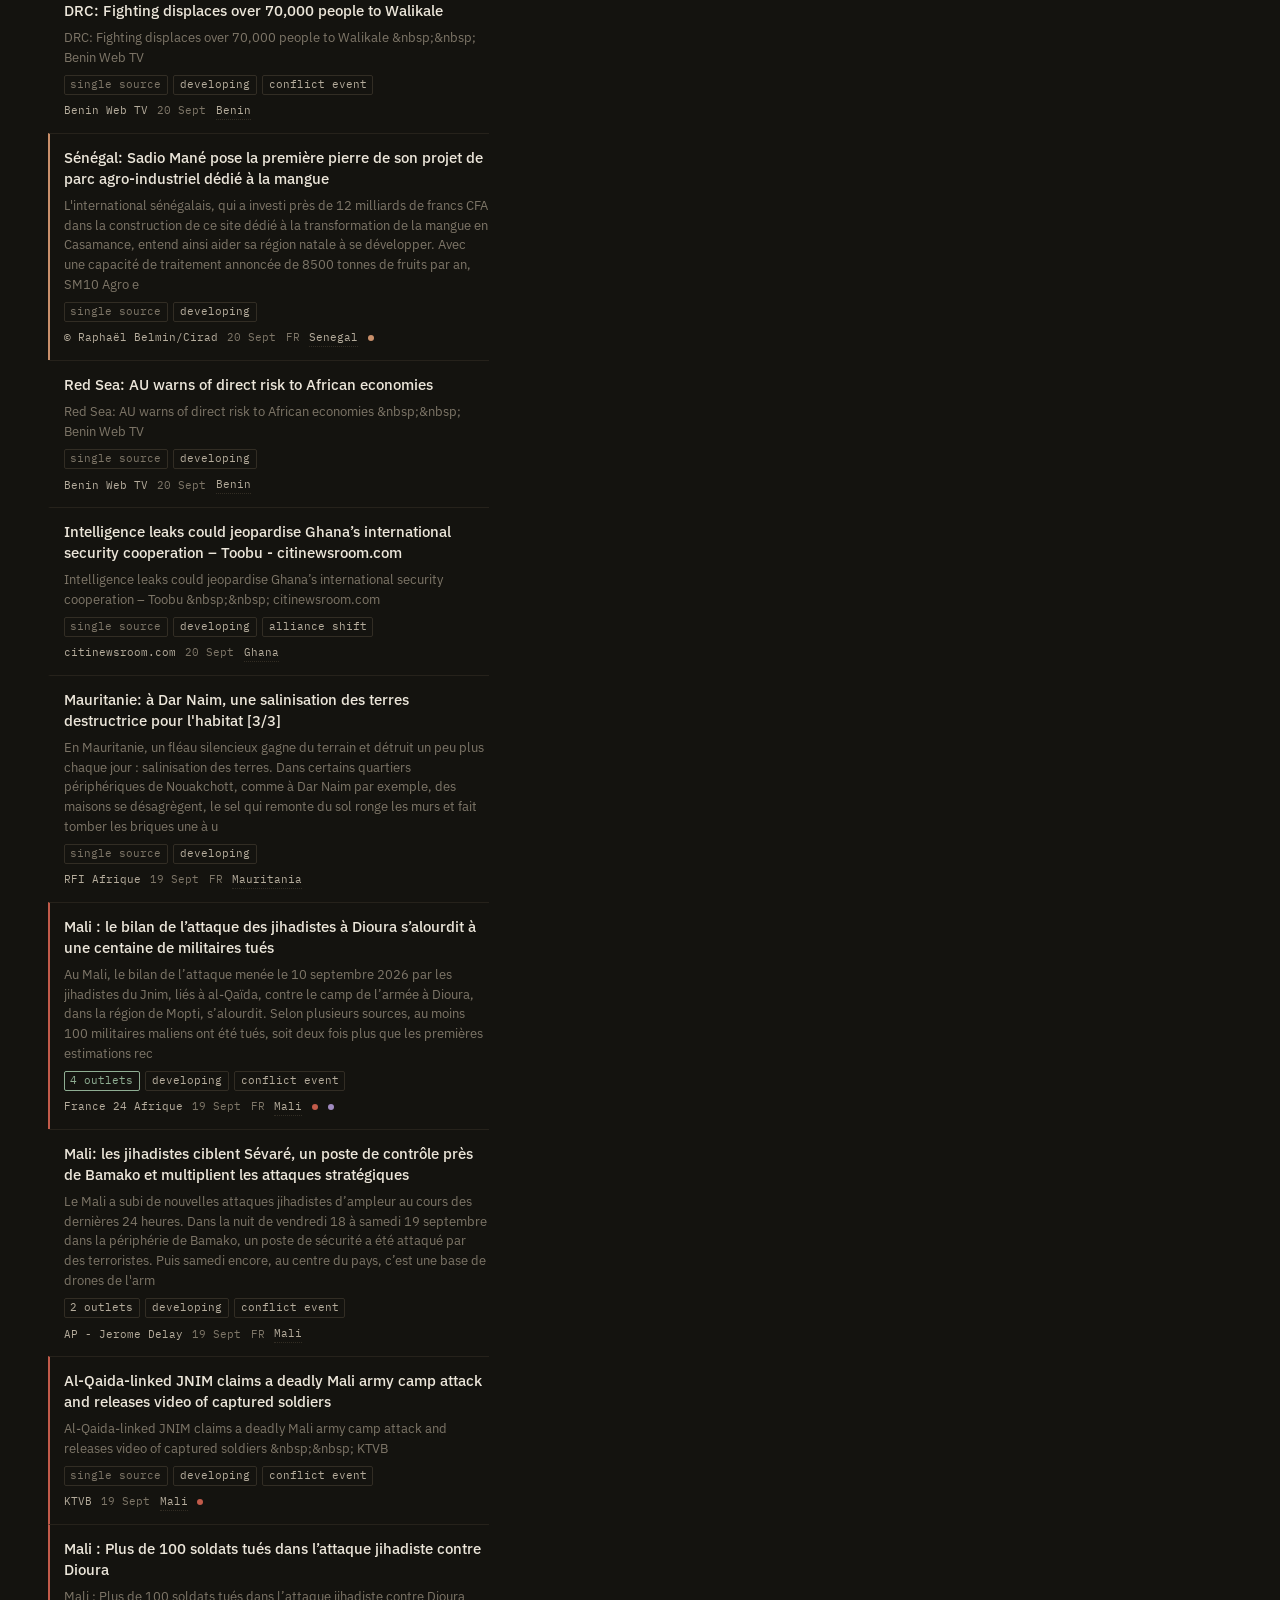
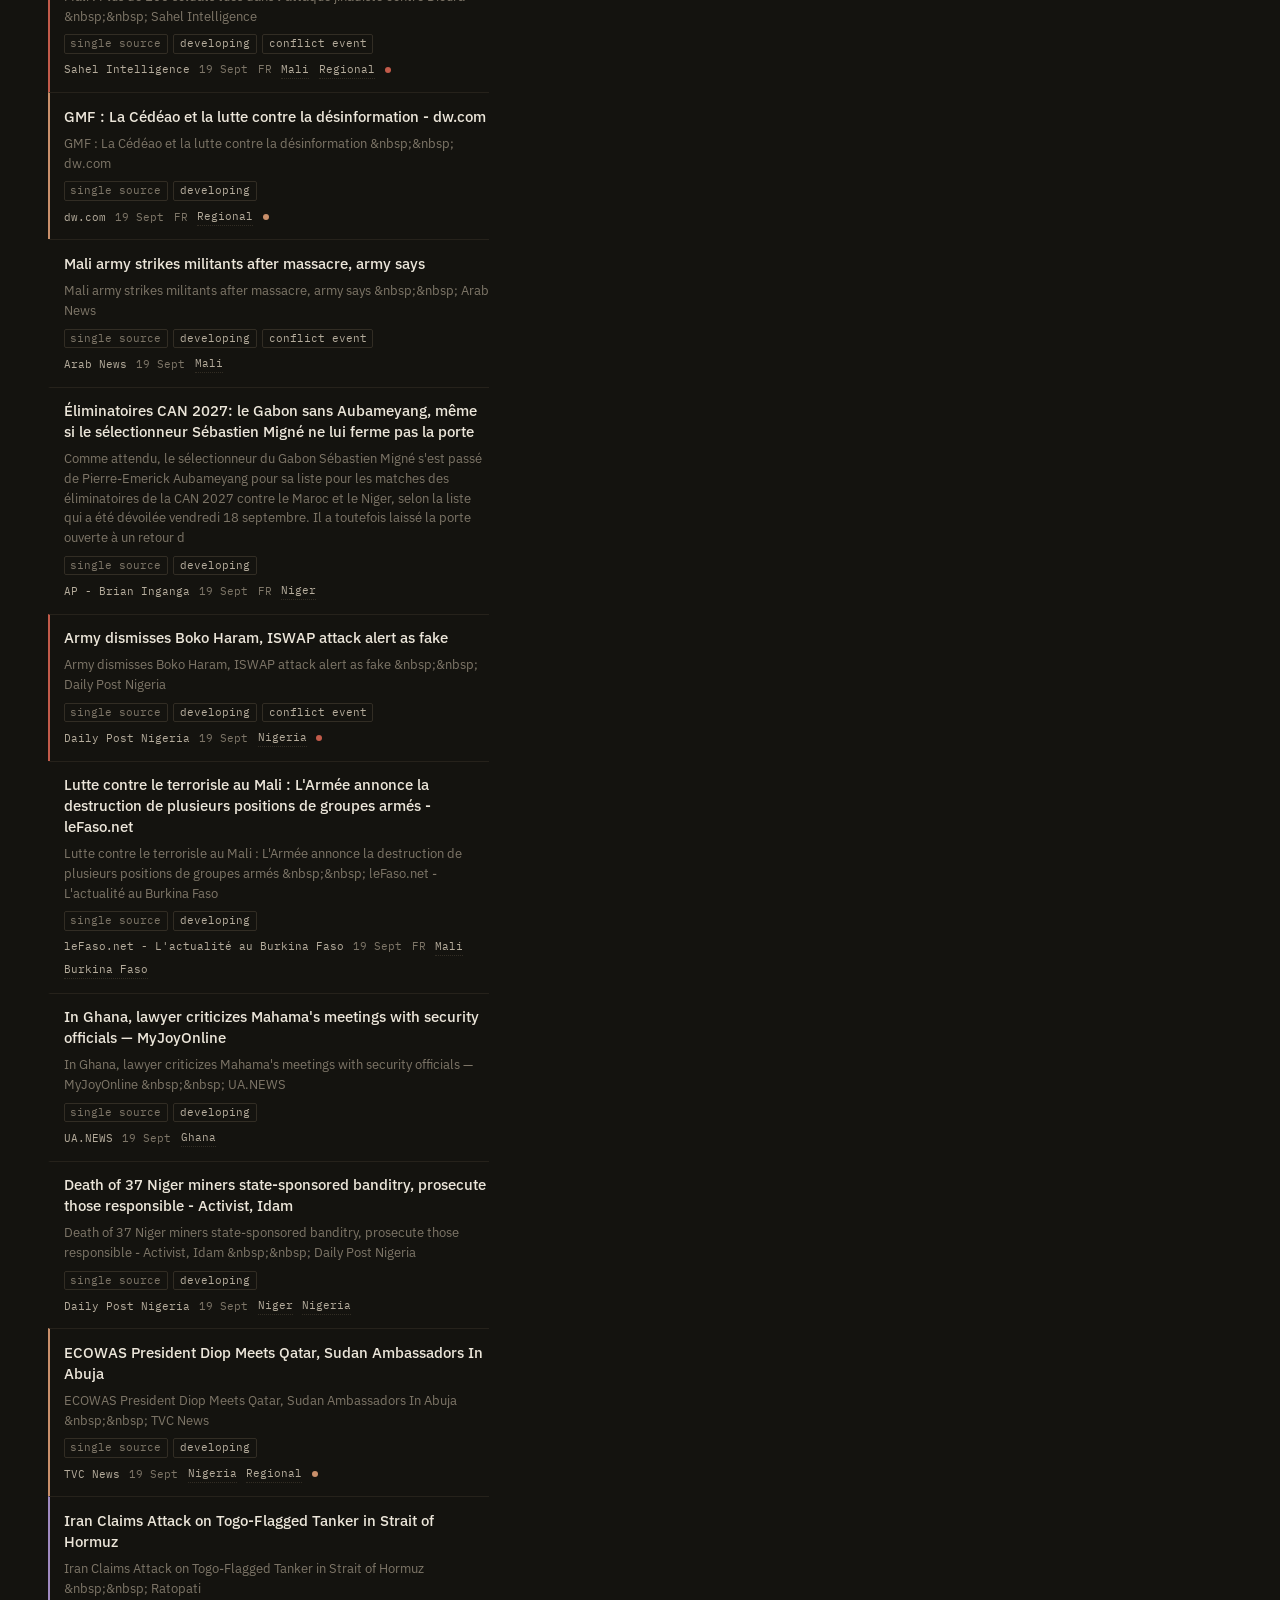
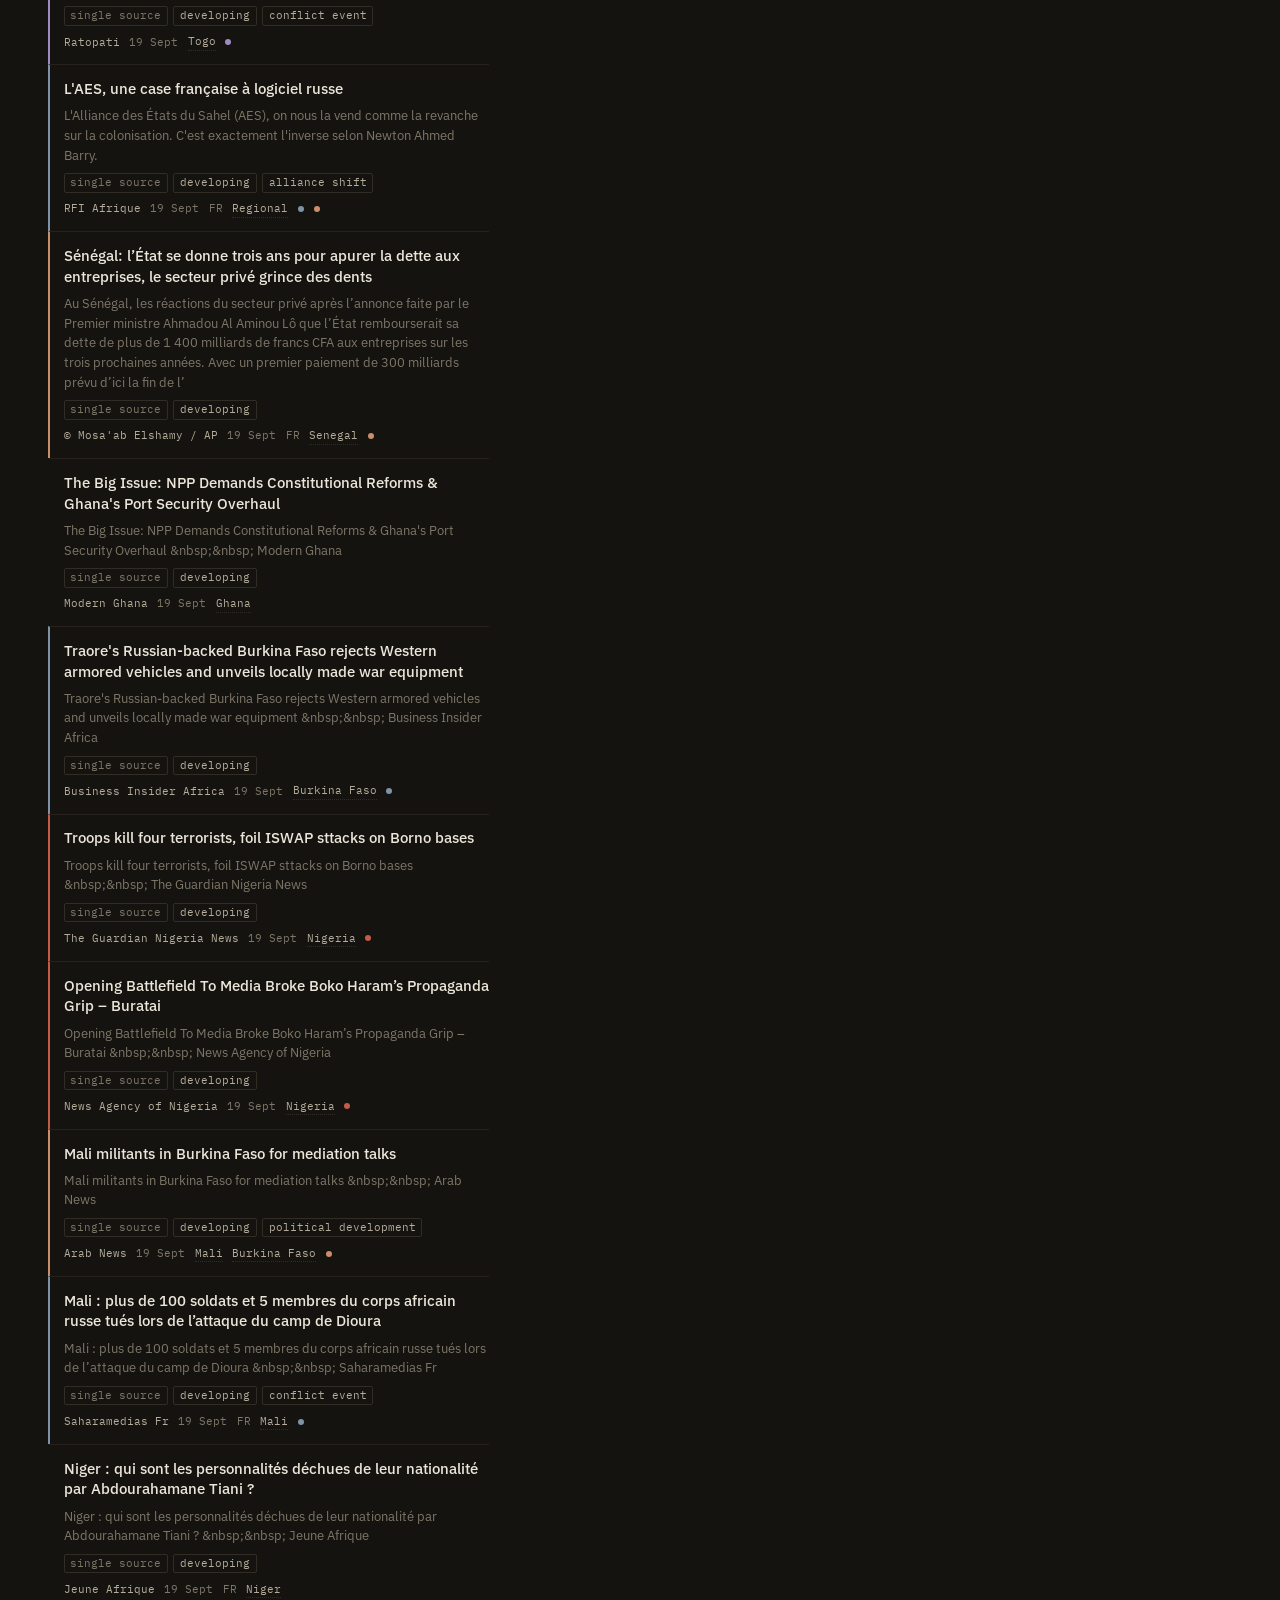
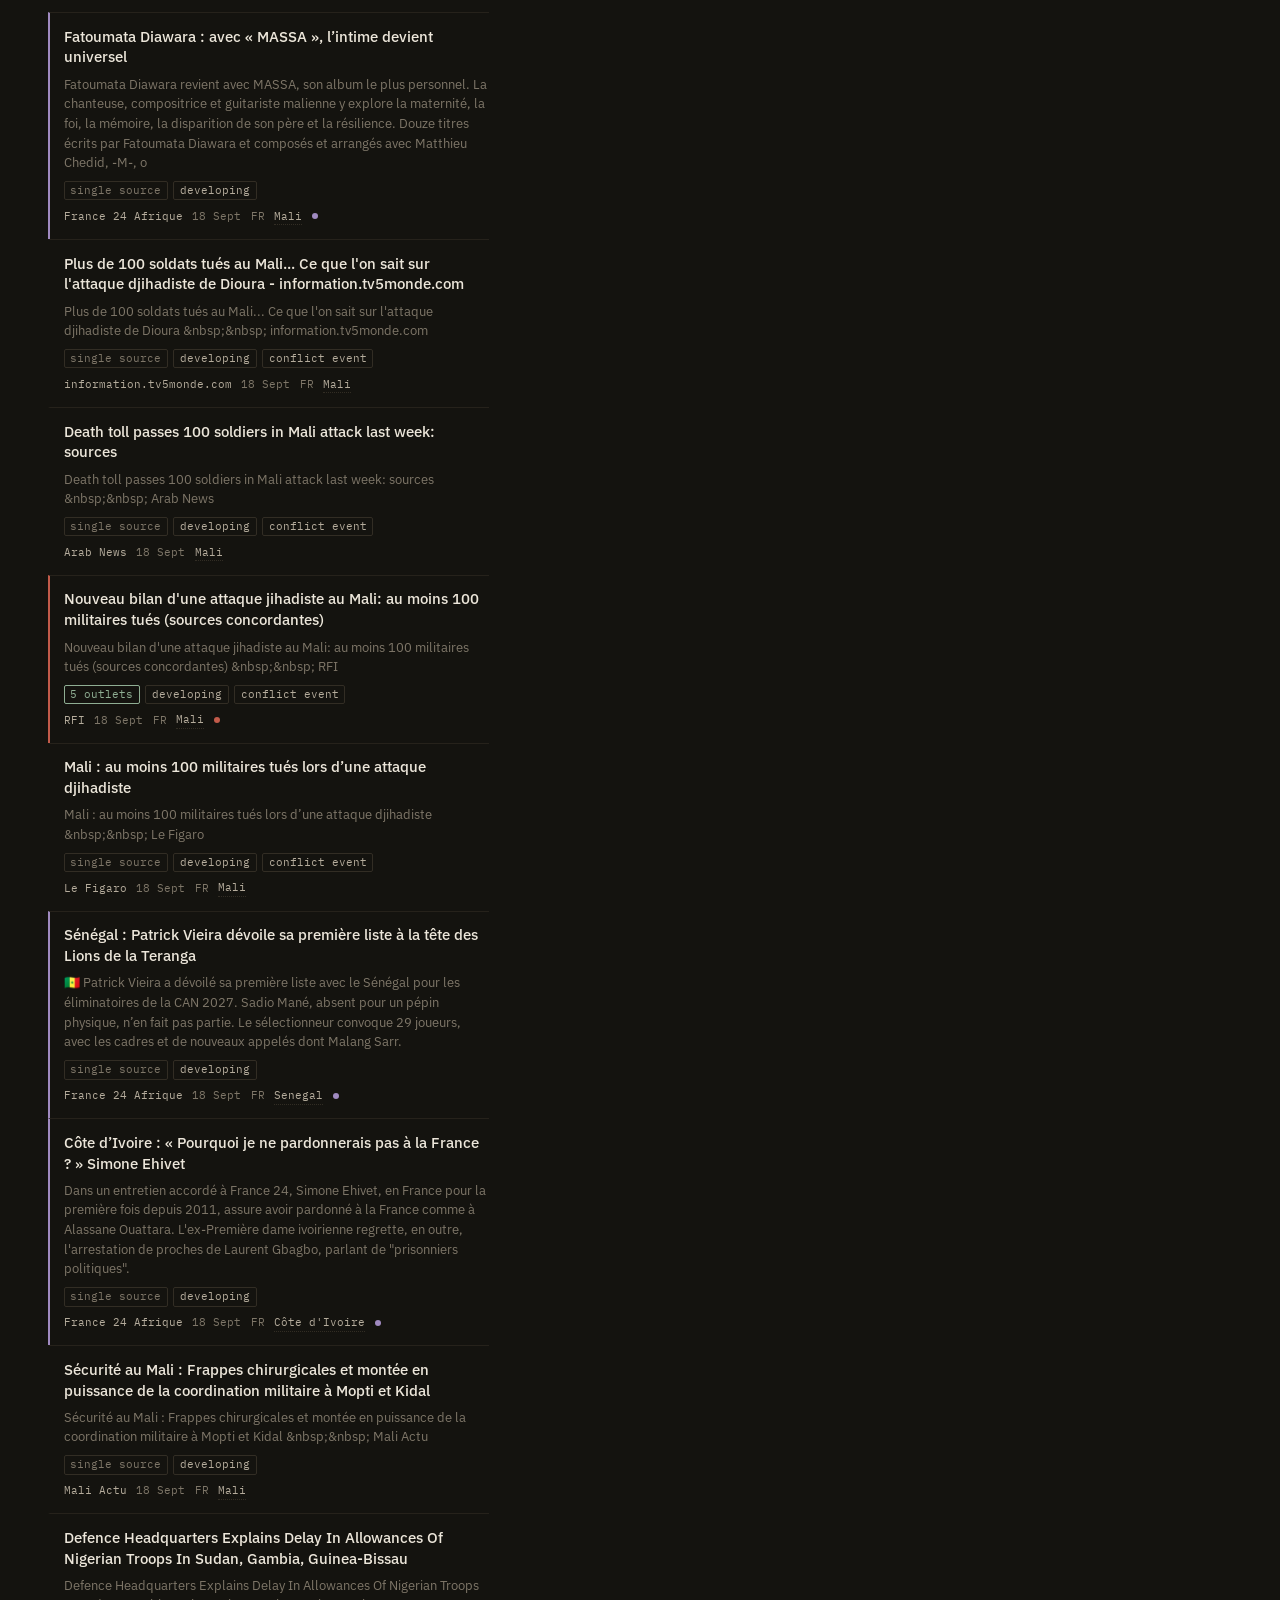
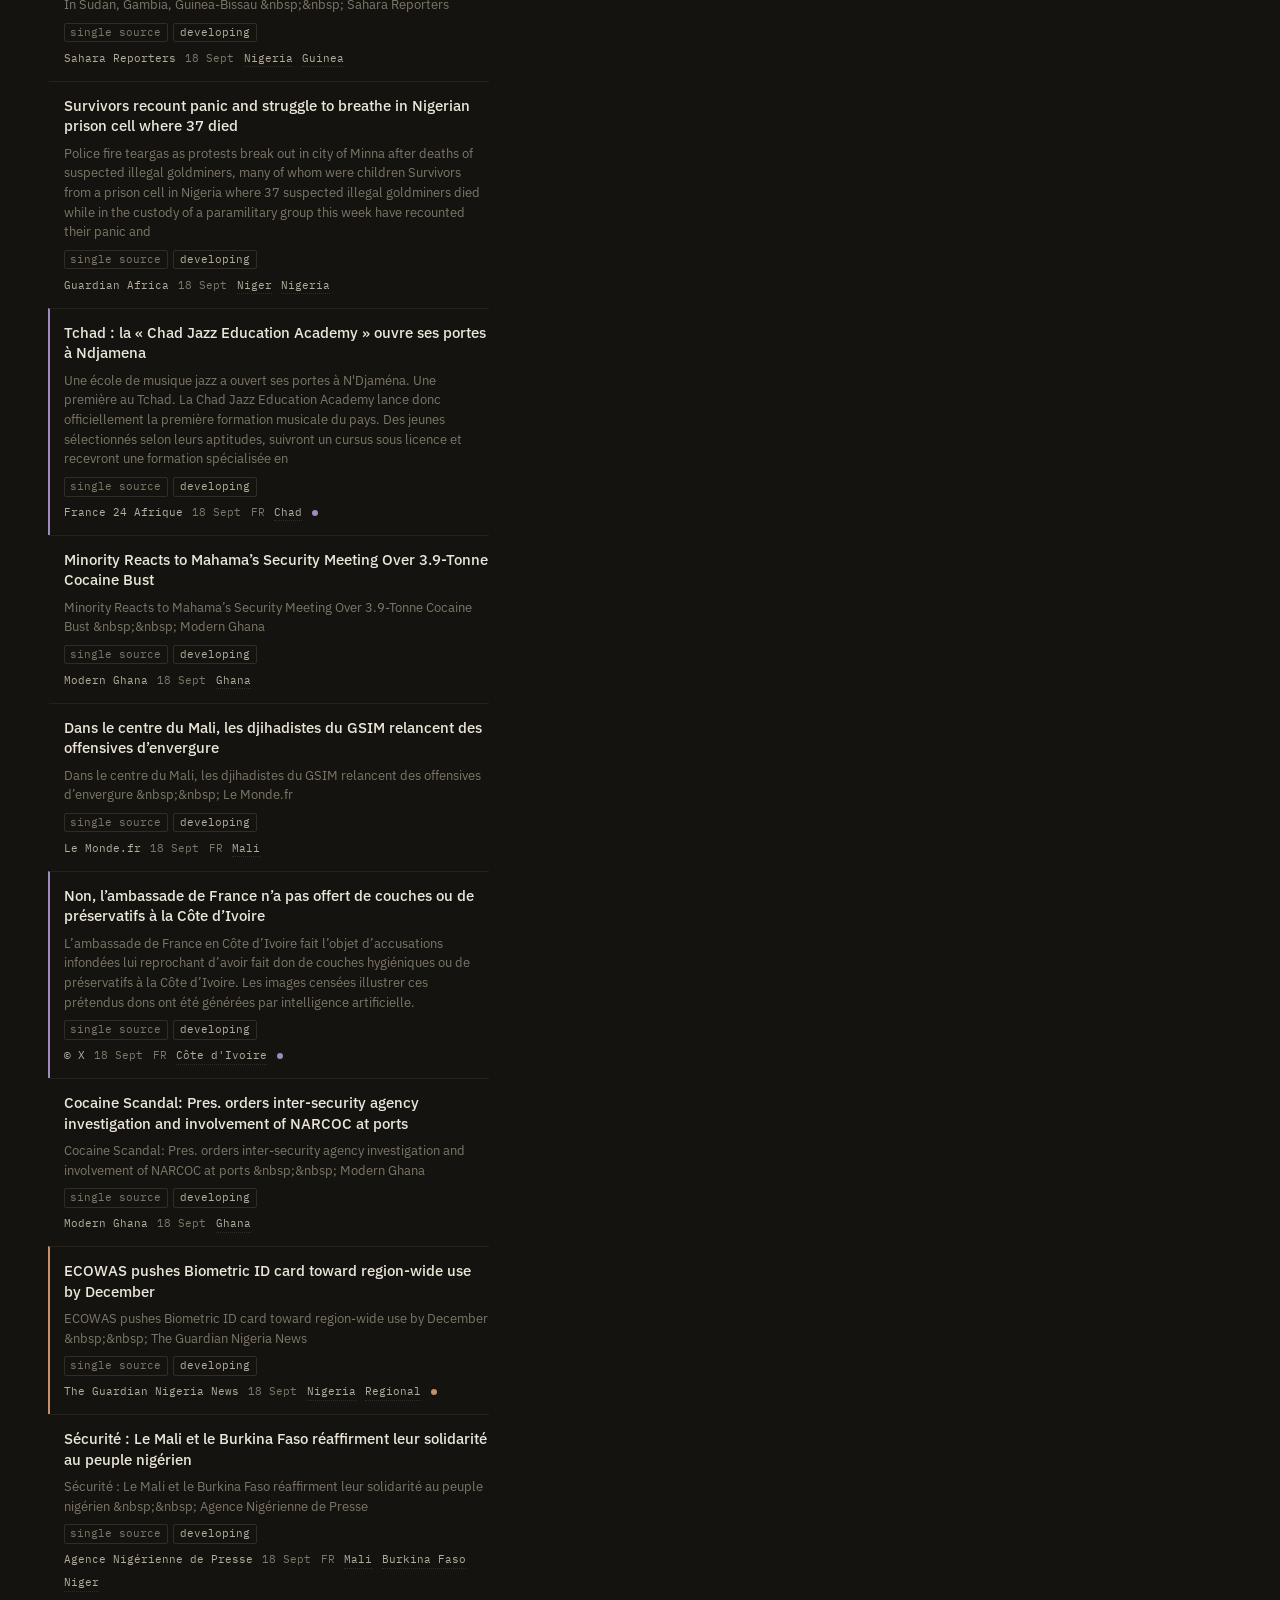
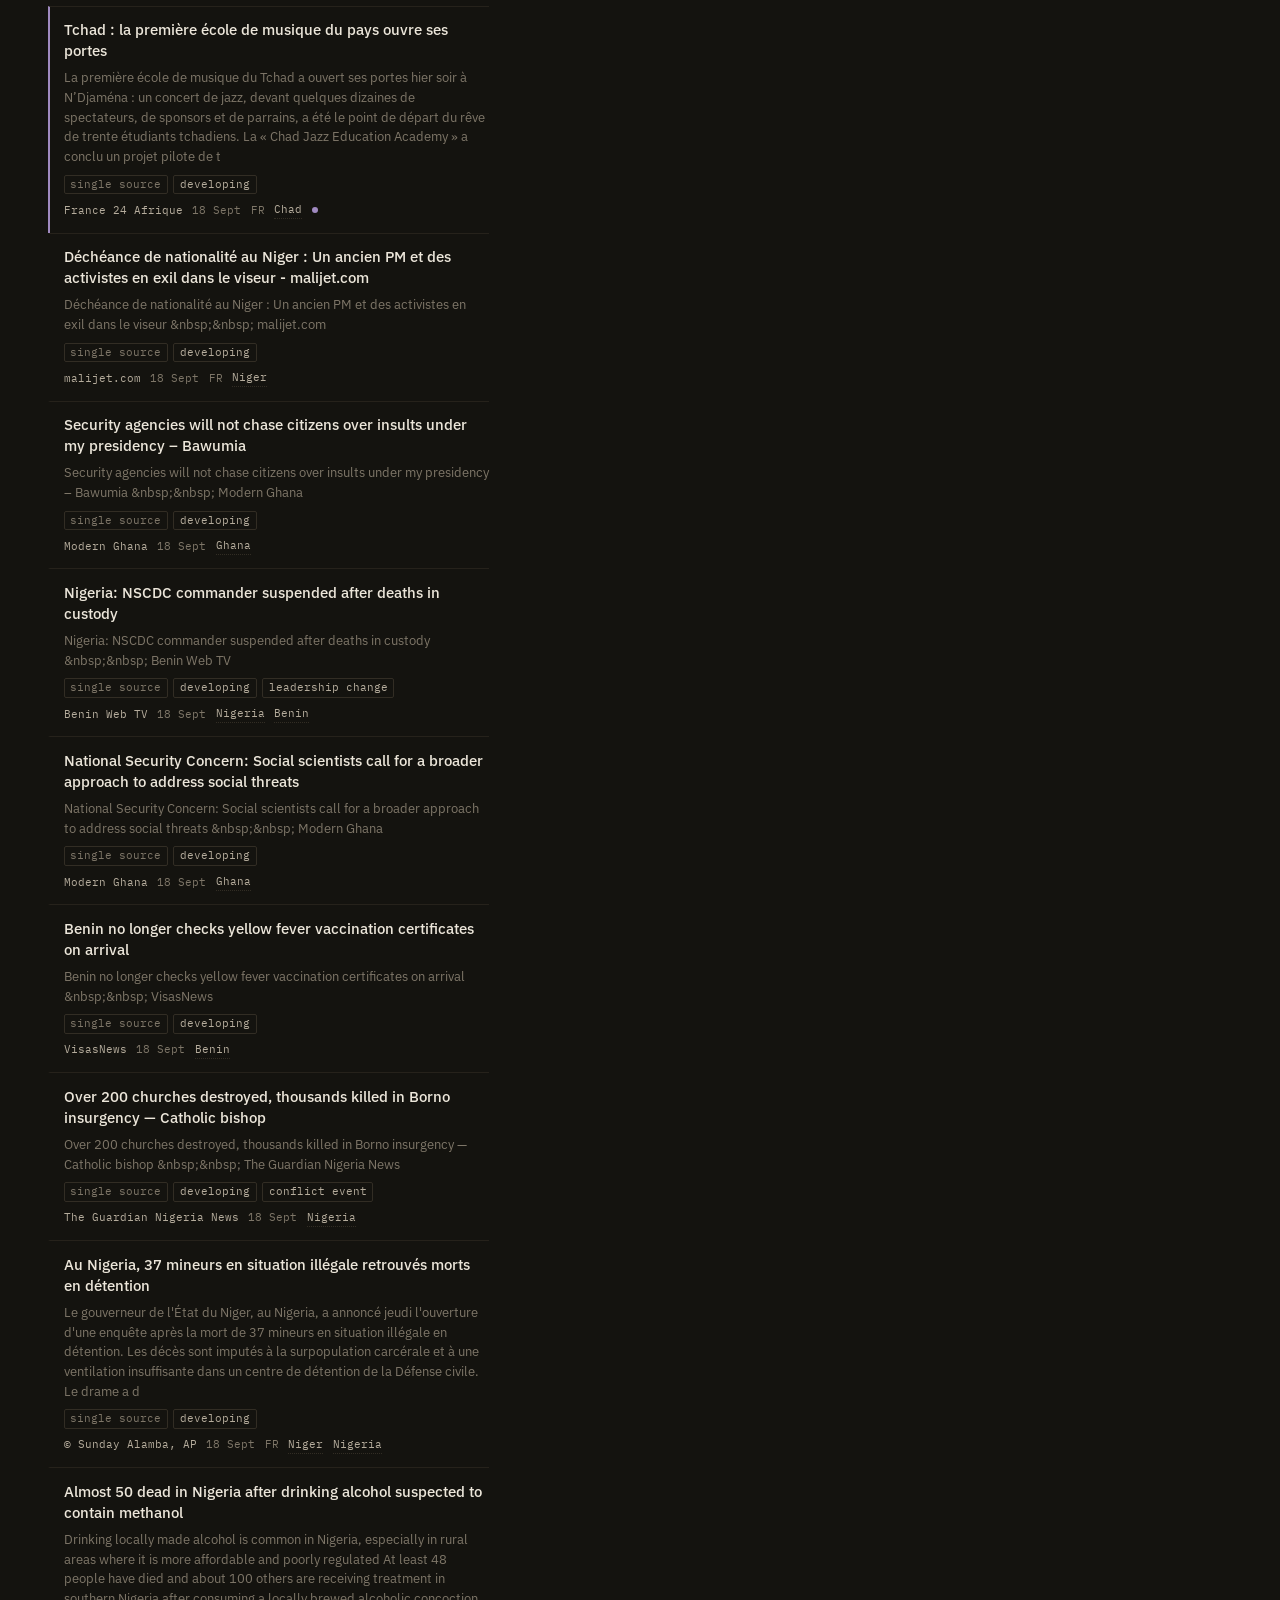
==== commit f18df678: "Add files via upload" ====
--- a/index.html
+++ b/index.html
@@ -61,11 +61,34 @@
   </h1>
   <div class="status-block">
     <span class="pill" id="status-pill"><span class="lamp"></span><span id="status-text">Checking</span></span>
-    <button class="linkish" id="diag-toggle" aria-expanded="false">Diagnostics</button>
+    <div class="row">
+      <button class="linkish" id="refresh">Refresh now</button>
+      <button class="linkish" id="diag-toggle" aria-expanded="false">Diagnostics</button>
+    </div>
+    <div class="refresh-state" id="refresh-state"></div>
   </div>
 </header>
 
 <nav class="tabs"></nav>
+
+<div class="refresh-panel" id="refresh-panel">
+  <h2>Run a collection now</h2>
+  <p>GitHub will not let a public web page start a job on its own, so this
+  takes two clicks on GitHub itself. Leave this tab open while you do it and
+  it will notice the new data and reload by itself.</p>
+  <ol>
+    <li>Click the button below. GitHub opens in a new tab.</li>
+    <li>On that page click <strong>Run workflow</strong>, then the green
+      <strong>Run workflow</strong> button in the small panel that appears.</li>
+    <li>Come back here. Nothing else to do.</li>
+  </ol>
+  <div class="row">
+    <a class="btn" id="open-workflow" target="_blank" rel="noopener noreferrer">Open GitHub and run it</a>
+    <button class="btn quiet" id="refresh-cancel">Close</button>
+  </div>
+  <p class="note">Collection takes a minute or two, then GitHub republishes the
+  site, which takes another minute. Three or four minutes all up.</p>
+</div>
 
 <div class="alert" id="alert" role="status">
   <h2 id="alert-title"></h2>
@@ -379,6 +402,68 @@
       this.setAttribute("aria-expanded", String(open));
       this.textContent = open ? "Hide diagnostics" : "Diagnostics";
     });
+
+    wireRefresh();
+  }
+
+  // ---------- refresh on demand ----------
+  //
+  // No credentials anywhere. The link opens GitHub, and meanwhile this page
+  // watches its own data file and reloads when the timestamp moves.
+
+  var watching = false;
+
+  function say(text, kind) {
+    var box = document.getElementById("refresh-state");
+    box.textContent = "";
+    box.className = "refresh-state" + (kind ? " " + kind : "");
+    if (kind === "working") box.appendChild(S.el("span", "spin"));
+    if (text) box.appendChild(S.el("span", null, text));
+  }
+
+  function showPanel(show) {
+    document.getElementById("refresh-panel").classList.toggle("on", show);
+  }
+
+  function startWatching() {
+    if (watching) return;
+    watching = true;
+    var known = store && store.meta && store.meta.generated;
+    say("Watching for new data", "working");
+
+    S.watchForUpdate(known, function (minutes) {
+      say("Watching for new data, " + minutes + " min", "working");
+    }, 900).then(function () {
+      say("New data is live. Reloading.", "good");
+      window.setTimeout(function () { window.location.reload(); }, 800);
+    }).catch(function (err) {
+      say(err.message || String(err), "bad");
+      watching = false;
+    });
+  }
+
+  function wireRefresh() {
+    var link = document.getElementById("open-workflow");
+    var url = S.workflowUrl();
+    if (url) {
+      link.href = url;
+    } else {
+      link.href = "#";
+      link.textContent = "Cannot work out the repository address";
+    }
+
+    document.getElementById("refresh").addEventListener("click", function () {
+      showPanel(!document.getElementById("refresh-panel").classList.contains("on"));
+    });
+
+    link.addEventListener("click", function () {
+      showPanel(false);
+      startWatching();
+    });
+
+    document.getElementById("refresh-cancel").addEventListener("click", function () {
+      showPanel(false);
+    });
   }
 
   // ---------- go ----------
--- a/styles.css
+++ b/styles.css
@@ -92,6 +92,118 @@
 }
 nav.tabs a:hover { color: var(--ink-2); }
 nav.tabs a[aria-current="page"] { color: var(--ink); border-bottom-color: var(--brass); }
+/* Reference page: present but not competing with the three daily ones. */
+nav.tabs a.secondary { margin-left: auto; font-size: 0.82rem; color: var(--ink-3); }
+nav.tabs a.secondary:hover { color: var(--ink-2); }
+
+/* ---------- sources page ---------- */
+
+.sources-intro { max-width: 76ch; margin: 1.8rem 0 0; color: var(--ink-2); line-height: 1.7; }
+.sources-intro p { margin: 0 0 0.8rem; }
+.sources-intro code {
+  font-family: var(--mono); font-size: 0.82rem; color: var(--brass);
+}
+
+.block { margin-top: 2.8rem; }
+.block > h2 {
+  margin: 0 0 0.2rem; font-size: 1rem; font-weight: 600;
+  padding-bottom: 0.5rem; border-bottom: 1px solid var(--line);
+}
+.block > .block-note {
+  margin: 0.6rem 0 1.1rem; font-size: 0.82rem; color: var(--ink-3);
+  max-width: 76ch; line-height: 1.65;
+}
+.block h3 {
+  margin: 1.6rem 0 0.7rem; font-size: 0.86rem; font-weight: 600; color: var(--ink-2);
+}
+
+.feed-row {
+  display: grid; grid-template-columns: 1fr auto; gap: 0.4rem 1.2rem;
+  padding: 0.7rem 0 0.7rem 0.8rem;
+  border-top: 1px solid var(--line-soft);
+  border-left: 2px solid transparent;
+}
+.feed-row:first-of-type { border-top: 0; }
+.feed-row.is-fail { border-left-color: var(--red); }
+.feed-row.is-dry { border-left-color: var(--amber); }
+.feed-row.is-ok { border-left-color: var(--line); }
+
+.feed-name { font-size: 0.92rem; font-weight: 500; color: var(--ink); }
+.feed-url {
+  grid-column: 1 / -1; font-family: var(--mono); font-size: 0.7rem;
+  color: var(--ink-3); word-break: break-all; line-height: 1.5;
+}
+.feed-url a { color: var(--ink-3); text-decoration: none; }
+.feed-url a:hover { color: var(--brass); text-decoration: underline; }
+.feed-stat {
+  font-family: var(--mono); font-size: 0.7rem; color: var(--ink-3);
+  text-align: right; white-space: nowrap;
+}
+.feed-stat .ok { color: var(--green); }
+.feed-stat .dry { color: var(--amber); }
+.feed-stat .fail { color: var(--red); }
+
+.tagline {
+  display: flex; flex-wrap: wrap; gap: 0.3rem; margin: 0.35rem 0 0;
+}
+.term {
+  font-family: var(--mono); font-size: 0.68rem; line-height: 1.7;
+  padding: 0 0.35rem; border: 1px solid var(--line-soft);
+  color: var(--ink-3); border-radius: 2px;
+}
+
+.def-row { padding: 0.8rem 0; border-top: 1px solid var(--line-soft); }
+.def-row:first-of-type { border-top: 0; }
+.def-head {
+  display: flex; align-items: center; gap: 0.5rem;
+  font-size: 0.9rem; font-weight: 500; color: var(--ink);
+}
+.def-head .swatch { width: 9px; height: 9px; border-radius: 50%; flex: none; }
+.def-head .tier {
+  font-family: var(--mono); font-size: 0.68rem; color: var(--ink-3);
+  border: 1px solid var(--line); border-radius: 2px; padding: 0 0.3rem;
+}
+
+.two-up {
+  display: grid; grid-template-columns: repeat(auto-fit, minmax(20rem, 1fr));
+  gap: 0 2.5rem;
+}
+
+.notepad { margin-top: 1rem; }
+.notepad textarea { width: 100%; min-height: 9rem; max-width: 60rem; }
+.notepad .row { display: flex; gap: 0.6rem; align-items: center; margin-top: 0.6rem; flex-wrap: wrap; }
+.notepad .saved { font-family: var(--mono); font-size: 0.72rem; color: var(--ink-3); }
+
+.status-block .row { display: flex; gap: 0.8rem; align-items: center; }
+
+.refresh-state {
+  font-family: var(--mono); font-size: 0.72rem; color: var(--ink-3);
+  display: flex; align-items: center; gap: 0.4rem;
+}
+.refresh-state .spin {
+  width: 7px; height: 7px; border-radius: 50%;
+  background: var(--brass); animation: pulse 1.1s ease-in-out infinite;
+}
+@keyframes pulse { 0%,100% { opacity: 0.25; } 50% { opacity: 1; } }
+@media (prefers-reduced-motion: reduce) { .refresh-state .spin { animation: none; } }
+.refresh-state.bad { color: var(--red); }
+.refresh-state.good { color: var(--green); }
+
+.refresh-panel {
+  display: none; margin-top: 1.25rem;
+  padding: 1.3rem clamp(1.1rem, 3vw, 1.8rem);
+  border: 1px solid var(--line); background: var(--panel);
+}
+.refresh-panel.on { display: block; }
+.refresh-panel h2 { margin: 0 0 0.5rem; font-size: 0.98rem; font-weight: 600; }
+.refresh-panel p { margin: 0 0 0.8rem; color: var(--ink-2); font-size: 0.86rem;
+  max-width: 68ch; line-height: 1.65; }
+.refresh-panel ol { margin: 0 0 0.9rem; padding-left: 1.3rem; color: var(--ink-2);
+  font-size: 0.86rem; line-height: 1.8; max-width: 68ch; }
+.refresh-panel code { font-family: var(--mono); font-size: 0.8rem; color: var(--brass); }
+.refresh-panel .row { display: flex; gap: 0.5rem; flex-wrap: wrap; align-items: center; }
+.refresh-panel input { min-width: 20rem; flex: 1 1 20rem; }
+.refresh-panel .note { font-size: 0.78rem; color: var(--ink-3); margin: 0.8rem 0 0; }
 
 /* ---------- alert banner ---------- */
 
@@ -274,49 +386,6 @@
   display: flex; flex-wrap: wrap; gap: 0.3rem 0.6rem;
 }
 
-/* ---------- chat ---------- */
-
-.chat-wrap { max-width: 56rem; margin-top: 1.5rem; }
-
-.keygate {
-  padding: 1.4rem clamp(1.1rem, 3vw, 2rem);
-  border: 1px solid var(--line); background: var(--panel);
-}
-.keygate h2 { margin: 0 0 0.5rem; font-size: 1rem; font-weight: 600; }
-.keygate p { margin: 0 0 0.9rem; color: var(--ink-2); font-size: 0.88rem; max-width: 62ch; line-height: 1.65; }
-.keygate .row { display: flex; gap: 0.5rem; flex-wrap: wrap; align-items: center; }
-.keygate input { min-width: 22rem; flex: 1 1 22rem; }
-
-.turn { padding: 1.1rem 0; border-top: 1px solid var(--line-soft); }
-.turn:first-child { border-top: 0; }
-.turn .who {
-  font-family: var(--mono); font-size: 0.7rem; color: var(--ink-3); margin-bottom: 0.45rem;
-}
-.turn.you .body { color: var(--ink); font-size: 0.95rem; white-space: pre-wrap; }
-.turn.model .body { color: var(--ink-2); font-size: 0.95rem; line-height: 1.7; }
-.turn.model .body p { margin: 0 0 0.9rem; }
-.turn.model .body p:last-child { margin-bottom: 0; }
-.turn.error .body { color: var(--red); font-size: 0.9rem; }
-
-.retrieval {
-  margin-top: 0.8rem; border: 1px dashed var(--line);
-  font-size: 0.78rem; color: var(--ink-3);
-}
-.retrieval summary {
-  padding: 0.5rem 0.75rem; cursor: pointer; font-family: var(--mono); font-size: 0.72rem;
-}
-.retrieval summary:hover { color: var(--ink-2); }
-.retrieval ol { margin: 0; padding: 0 0.75rem 0.75rem 2.2rem; font-size: 0.76rem; line-height: 1.75; }
-.retrieval a { color: var(--brass); text-decoration: none; }
-.retrieval a:hover { text-decoration: underline; }
-
-.composer { margin-top: 1.5rem; display: flex; flex-direction: column; gap: 0.6rem; }
-.composer textarea { width: 100%; min-height: 4.5rem; }
-.composer .row { display: flex; gap: 0.6rem; align-items: center; flex-wrap: wrap; }
-.composer .note { font-size: 0.74rem; color: var(--ink-3); margin-left: auto; font-family: var(--mono); }
-
-.suggestions { display: flex; flex-wrap: wrap; gap: 0.4rem; margin-top: 1rem; }
-
 /* ---------- states ---------- */
 
 .empty {
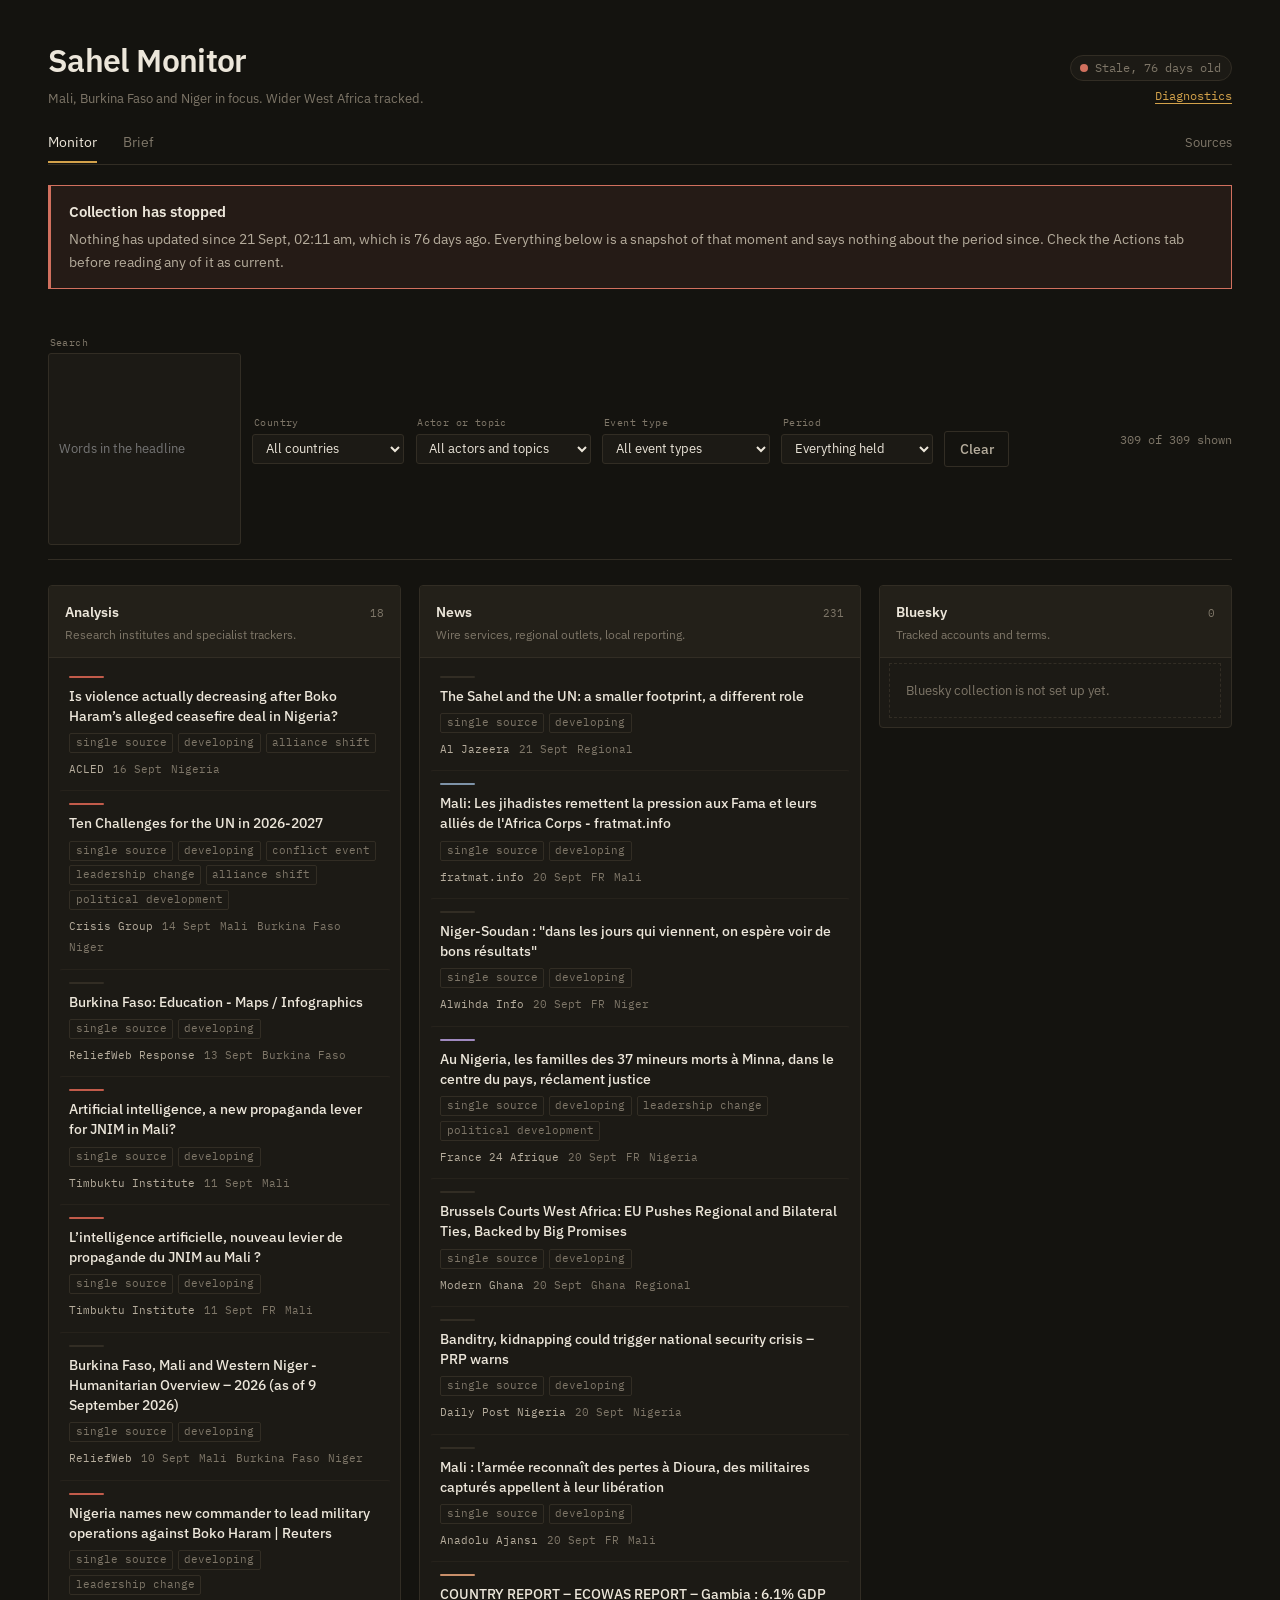
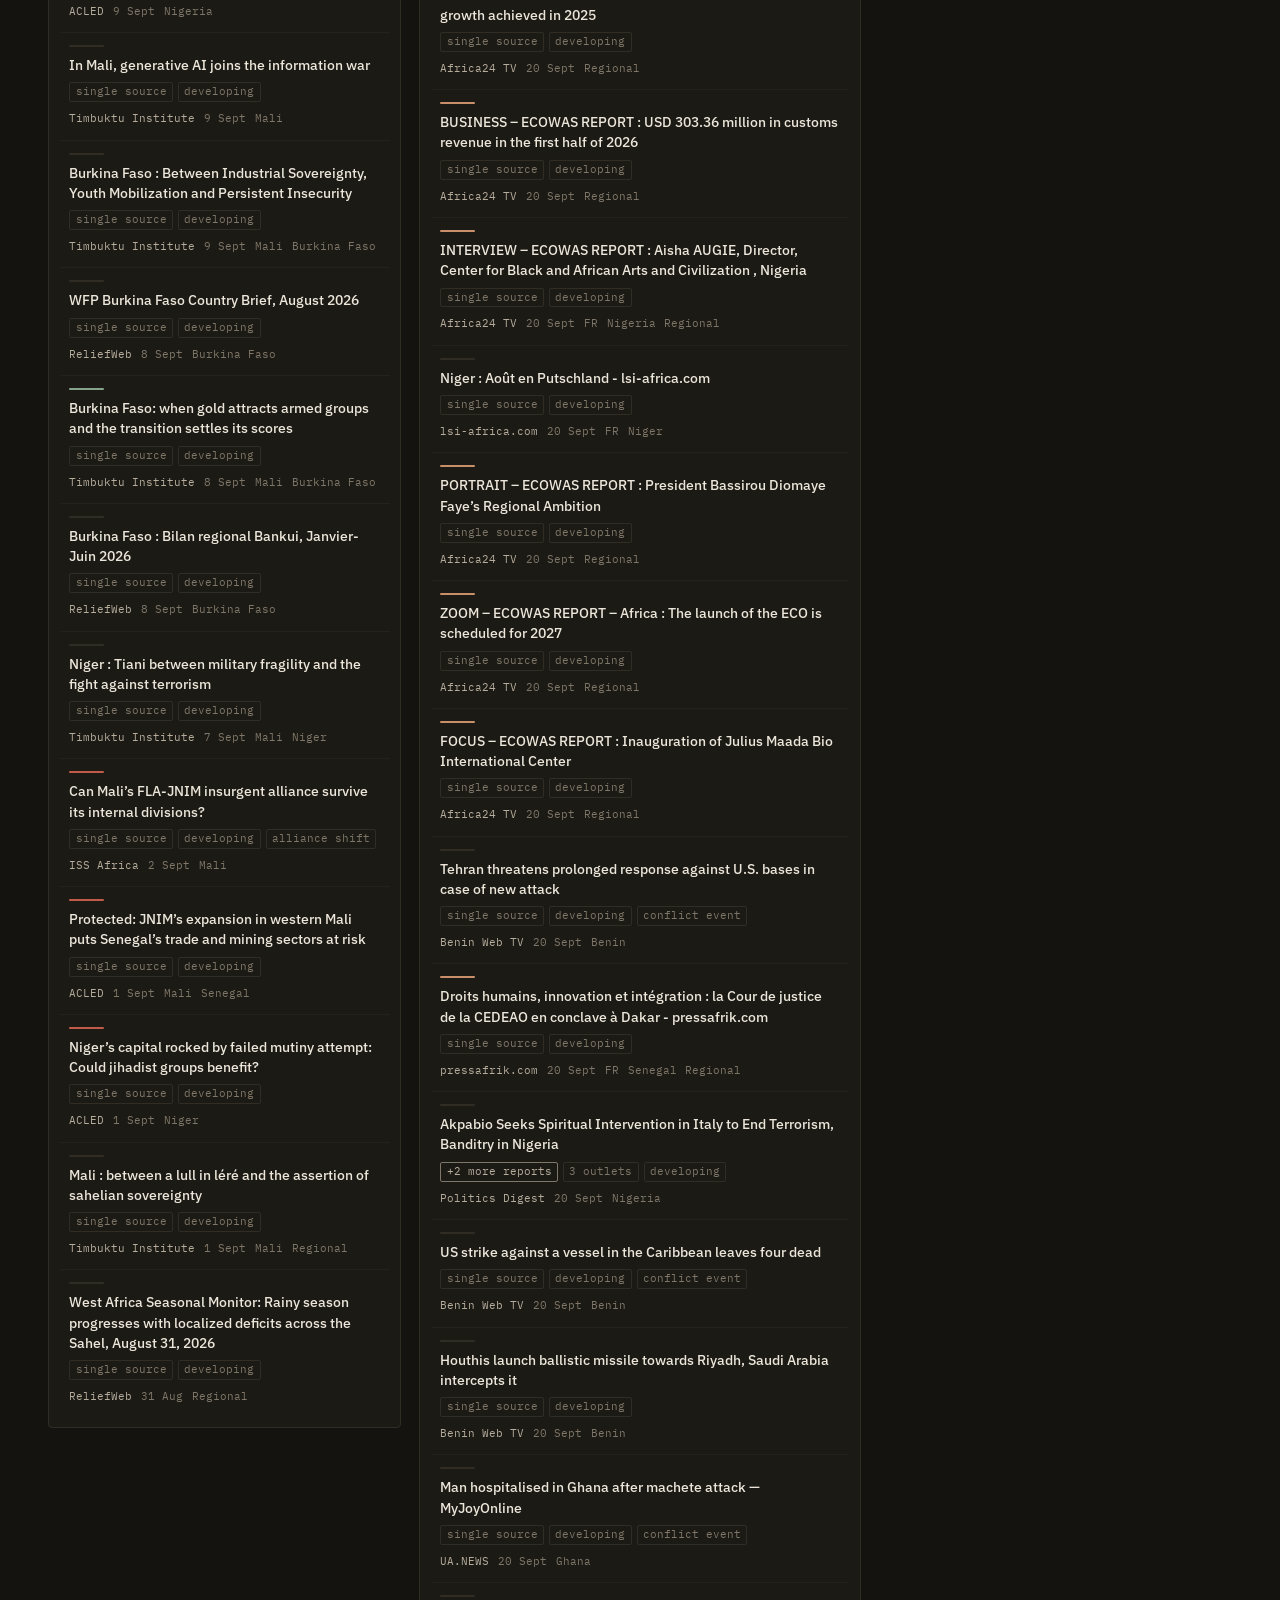
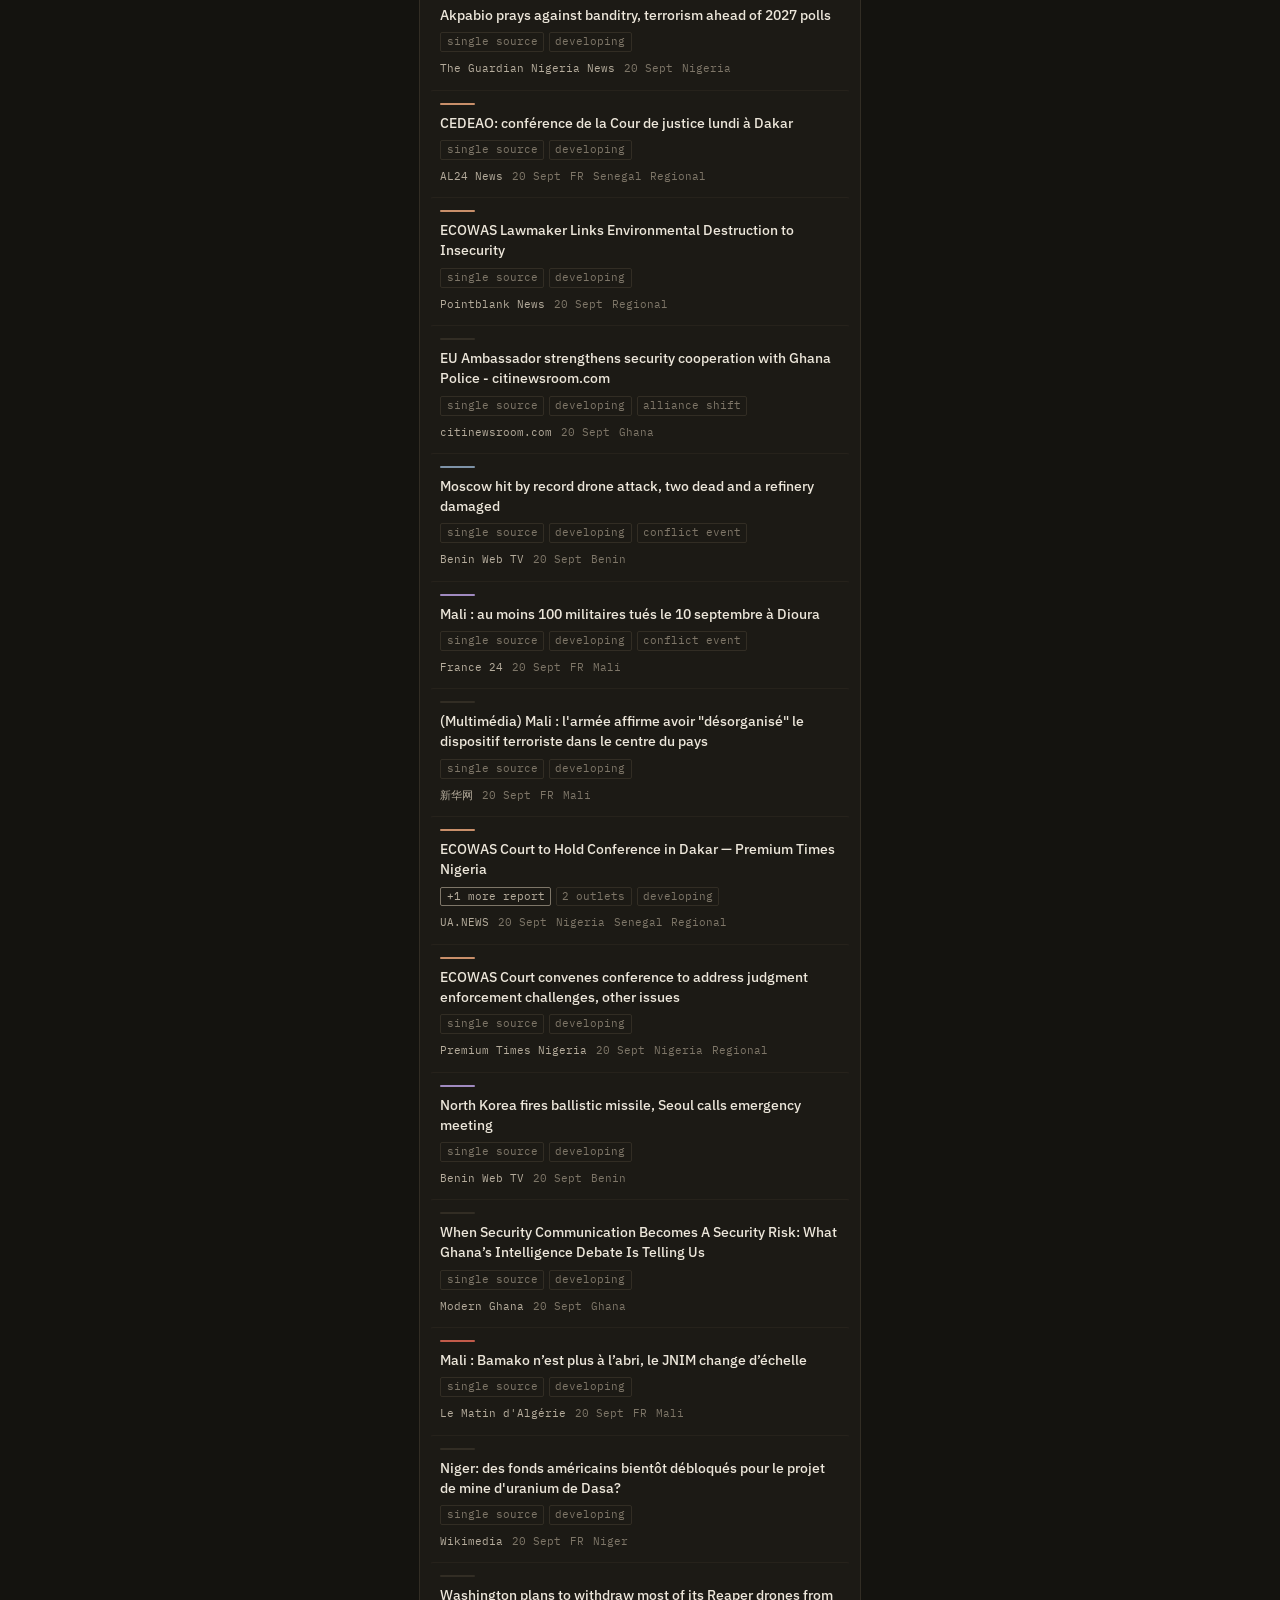
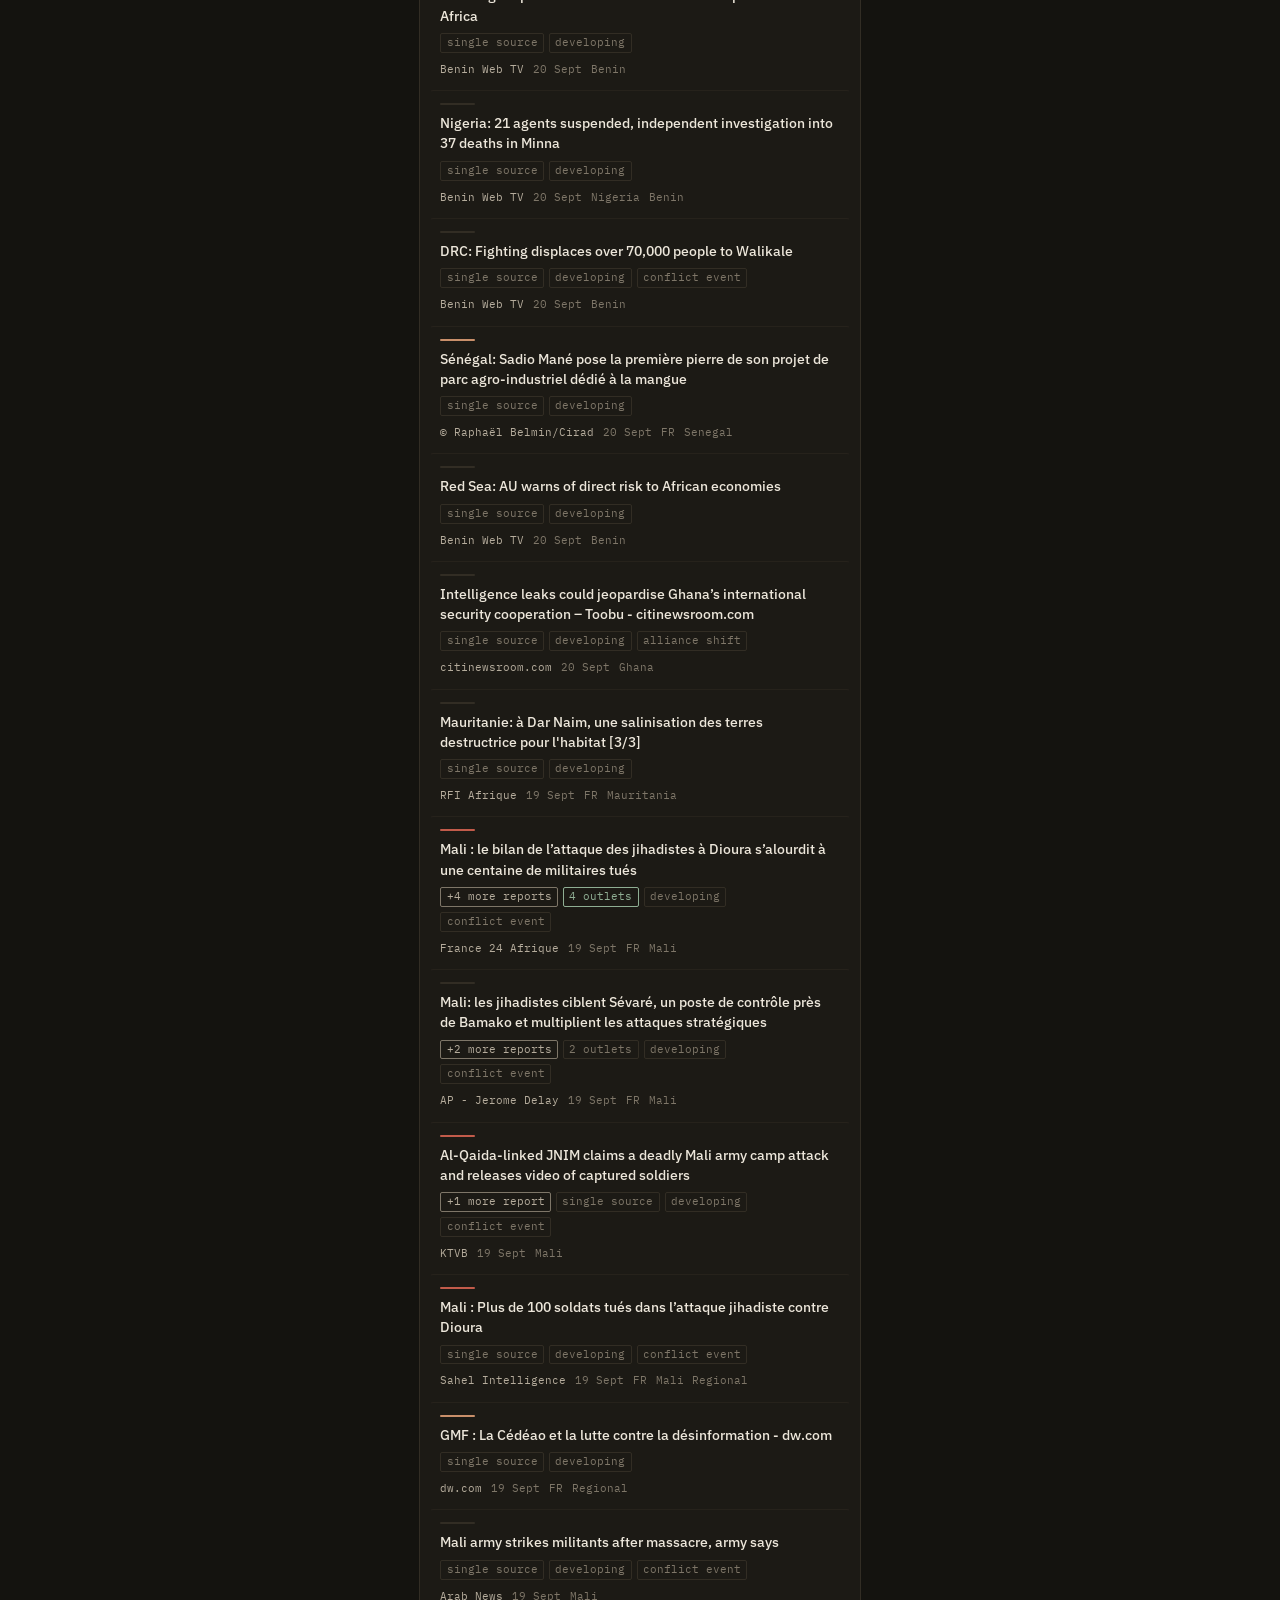
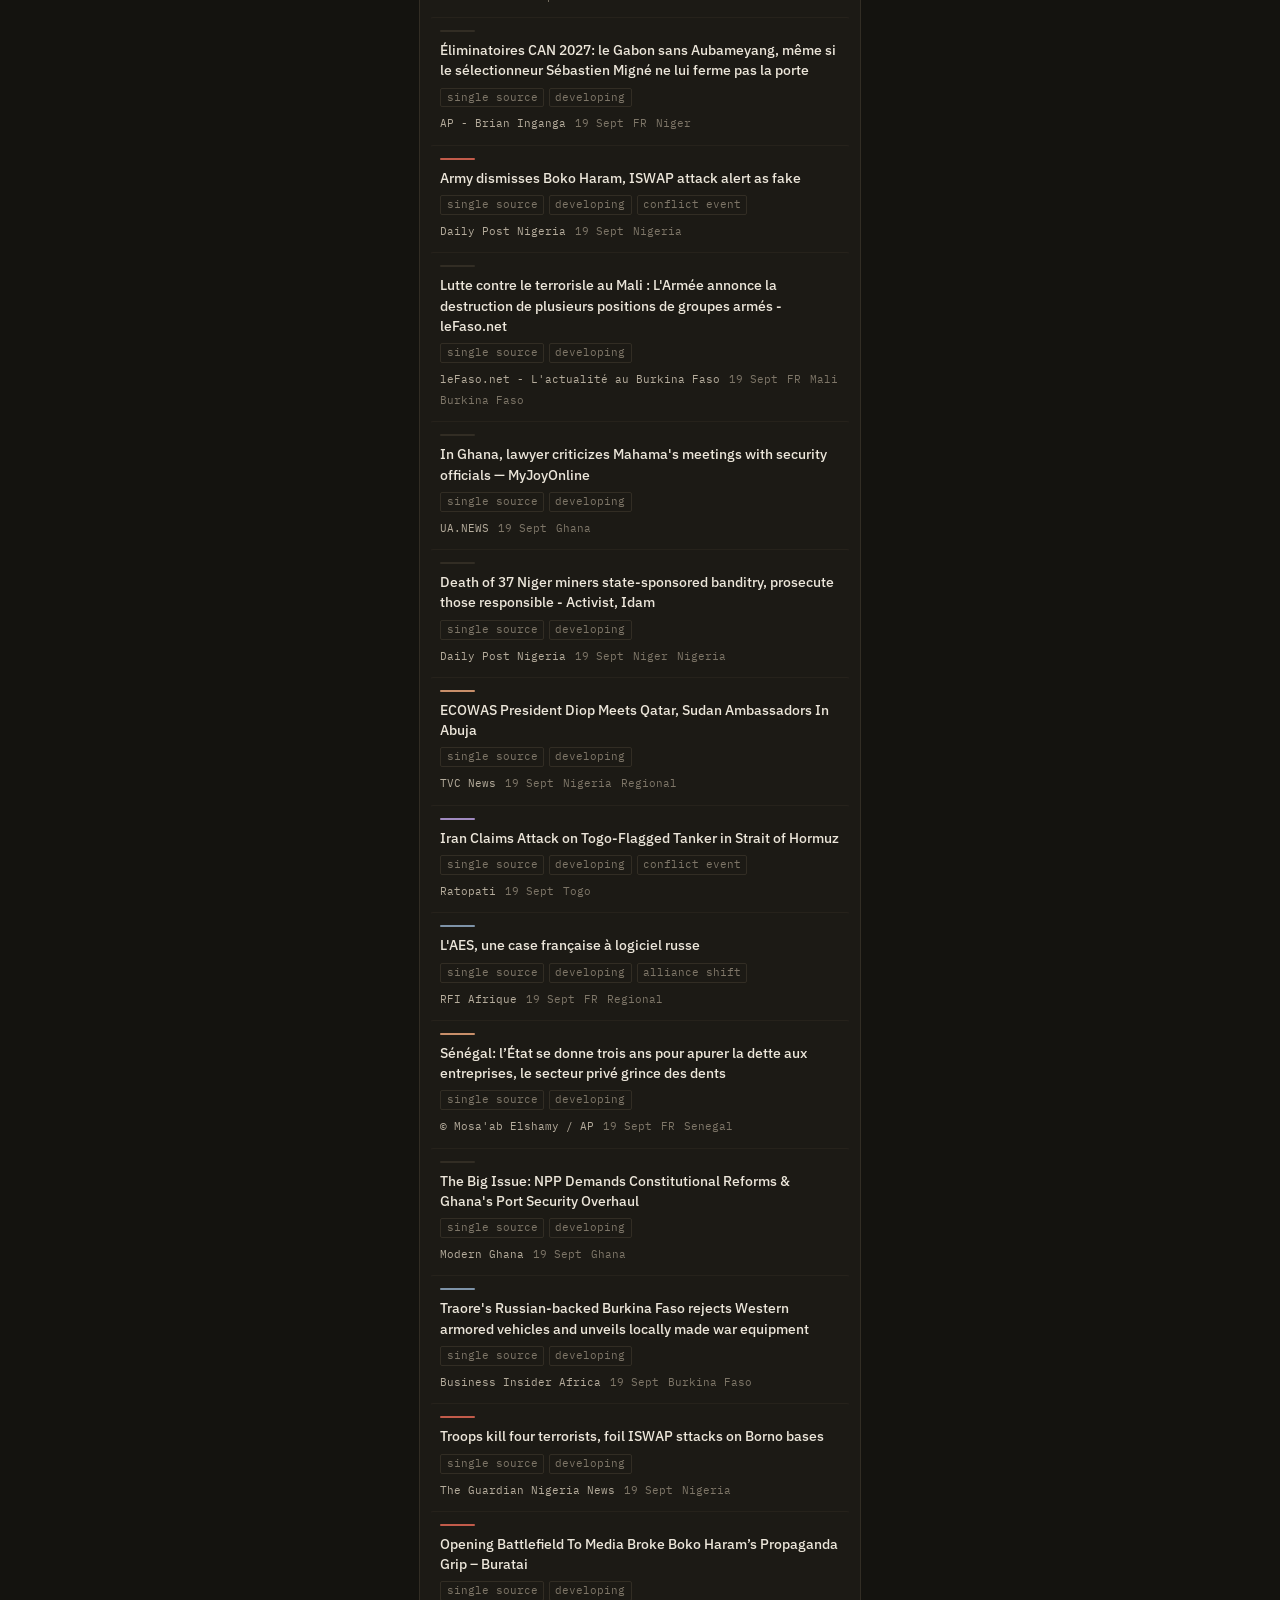
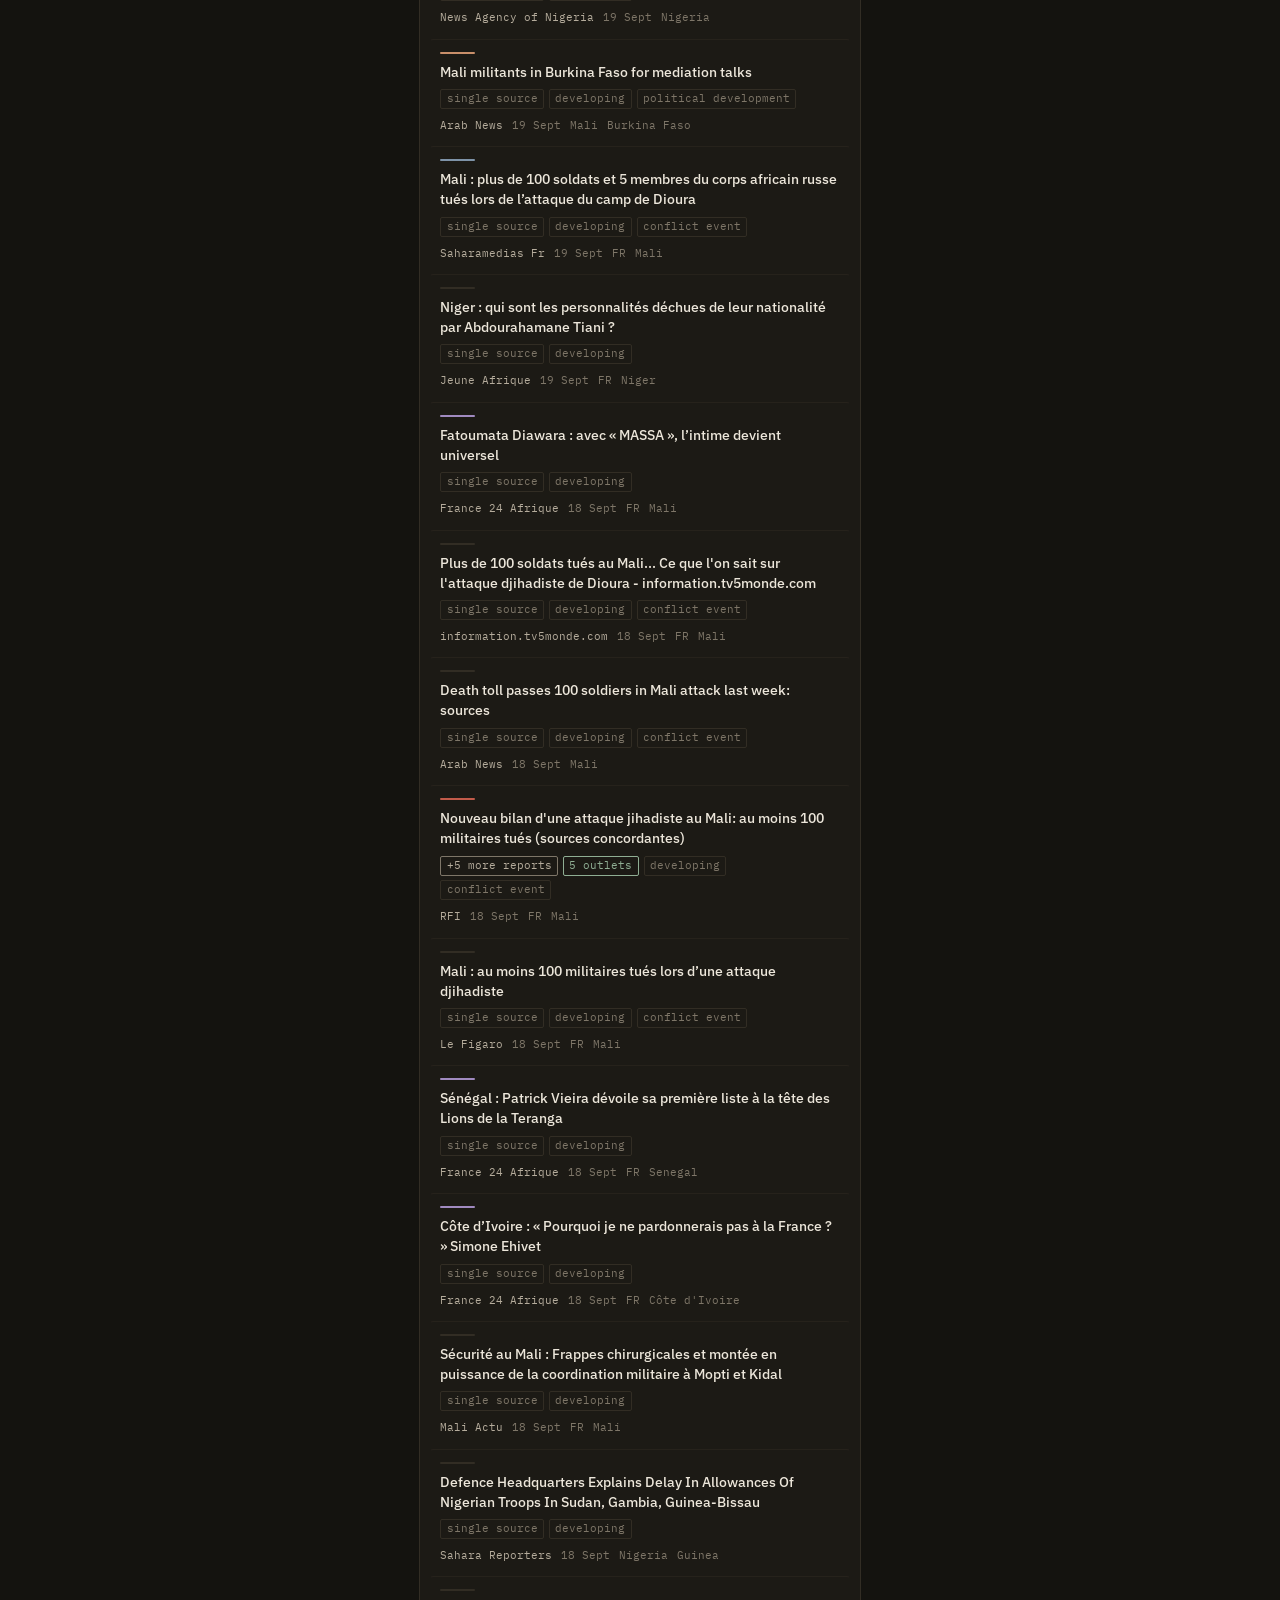
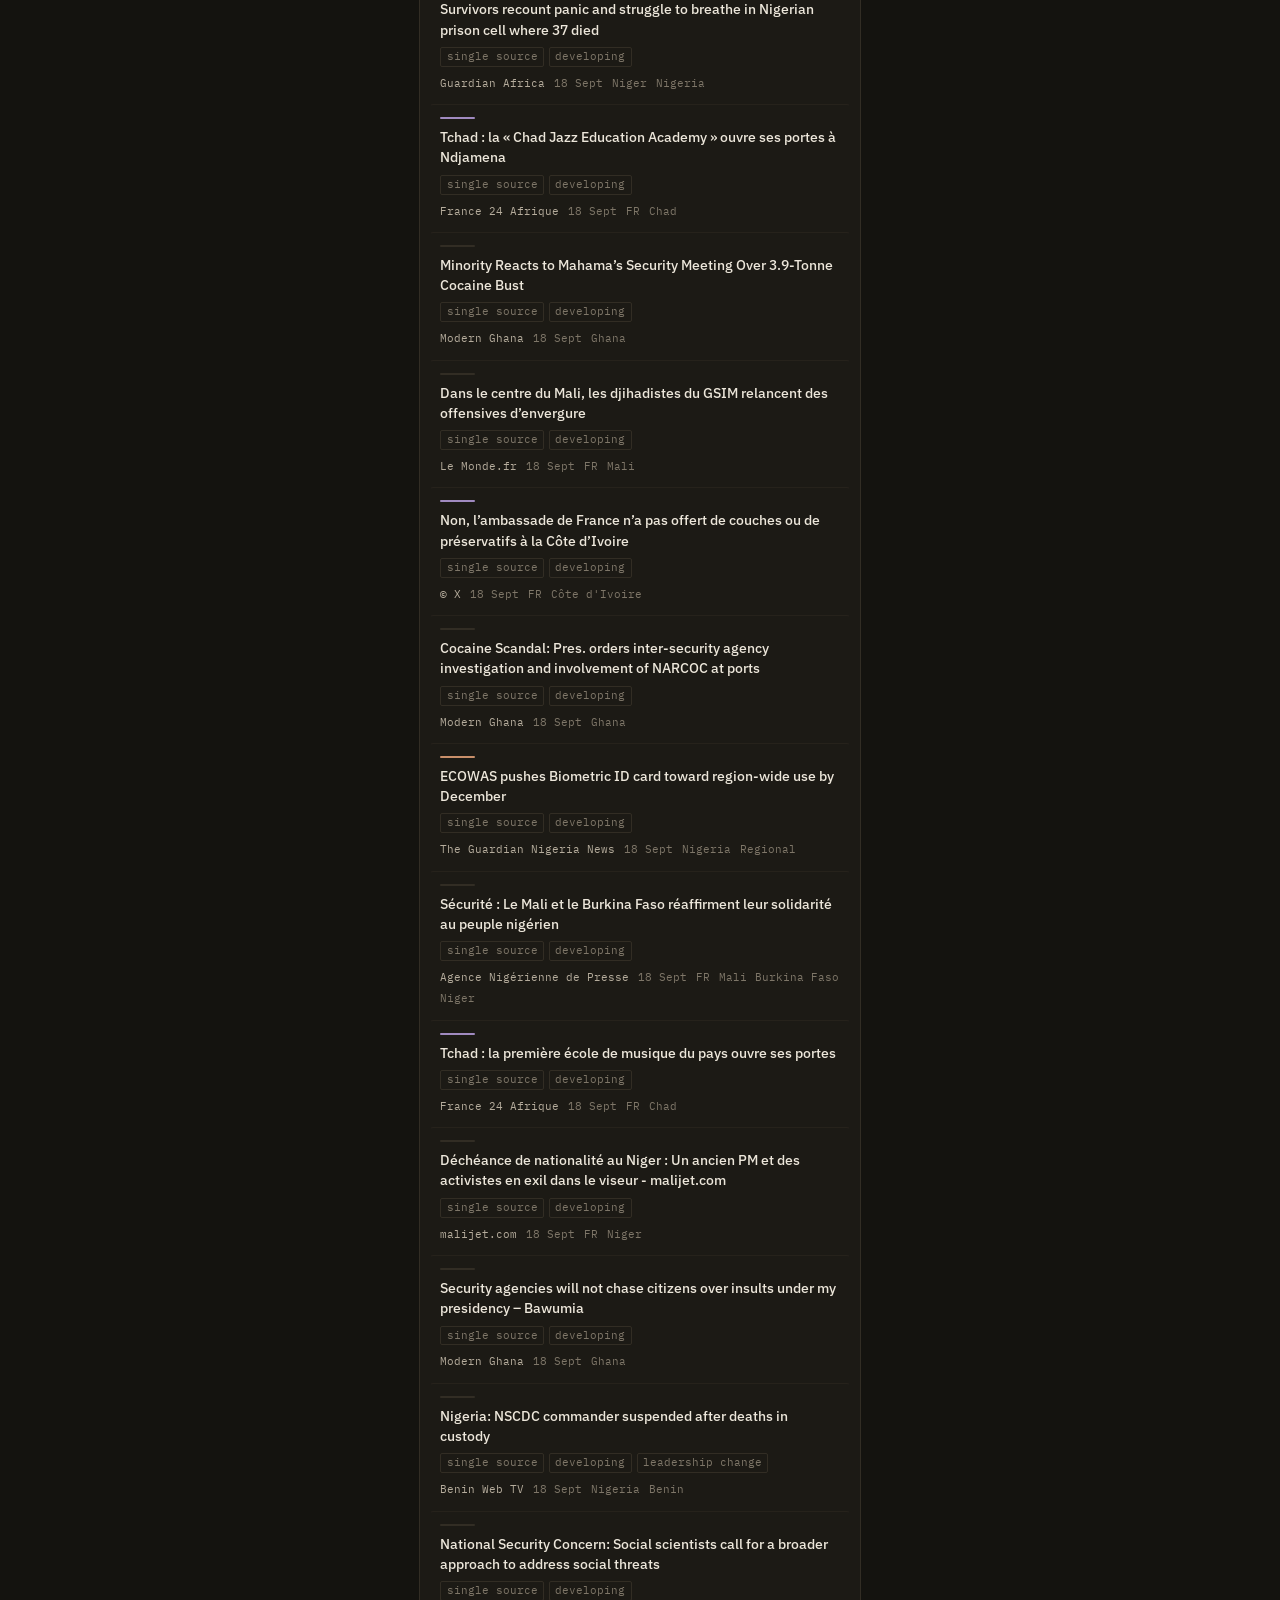
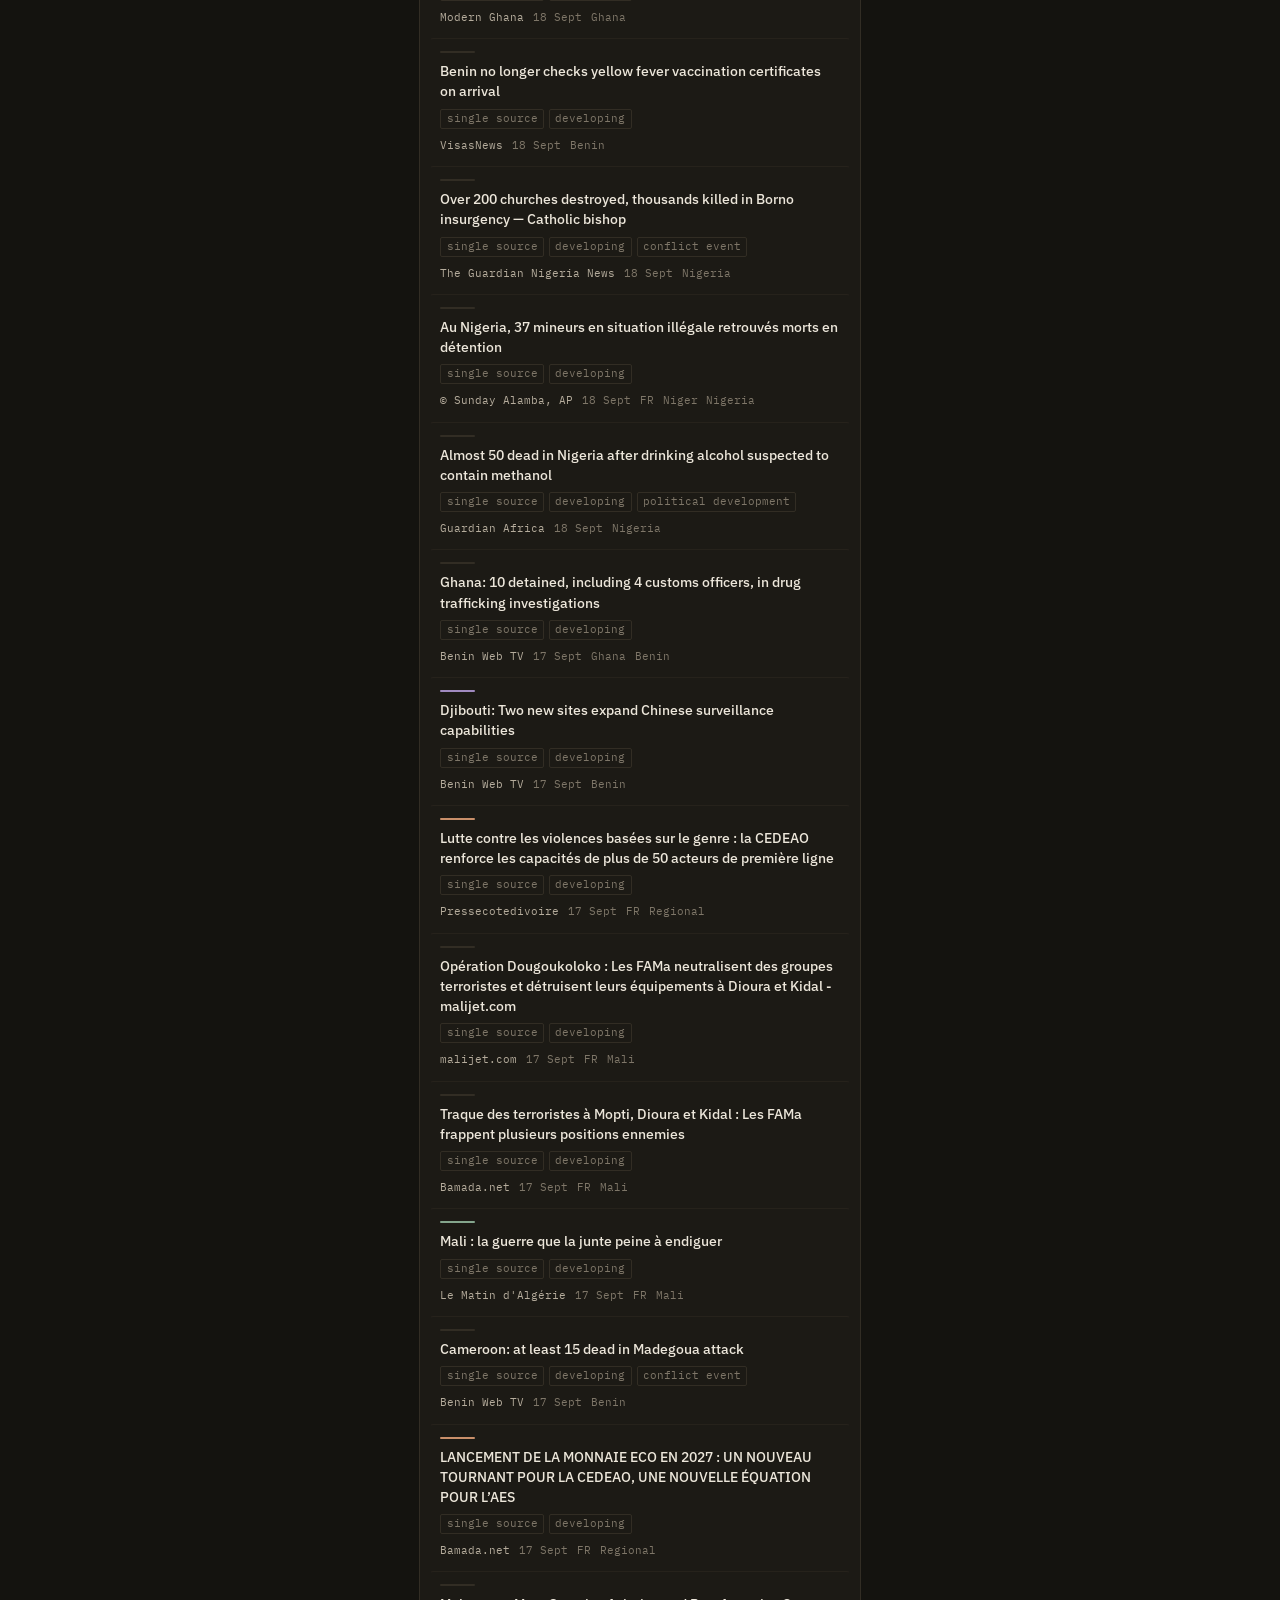
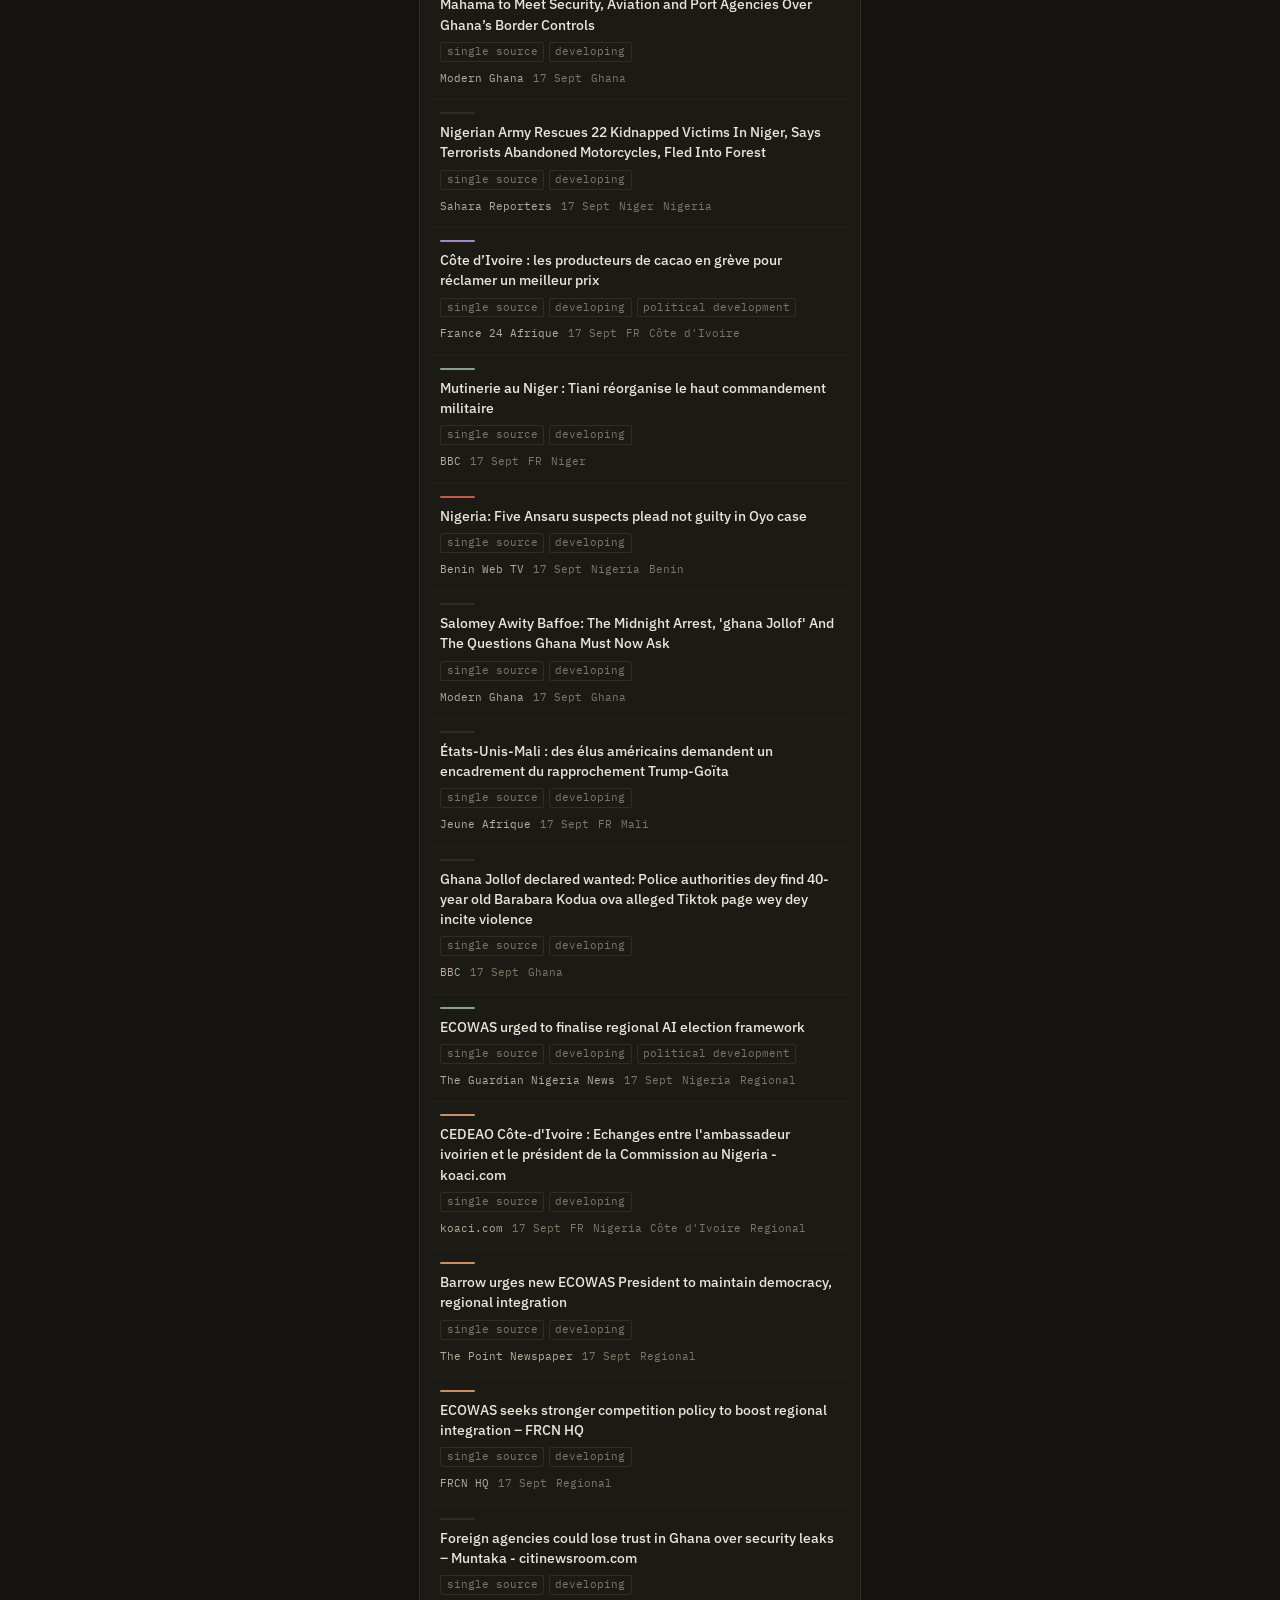
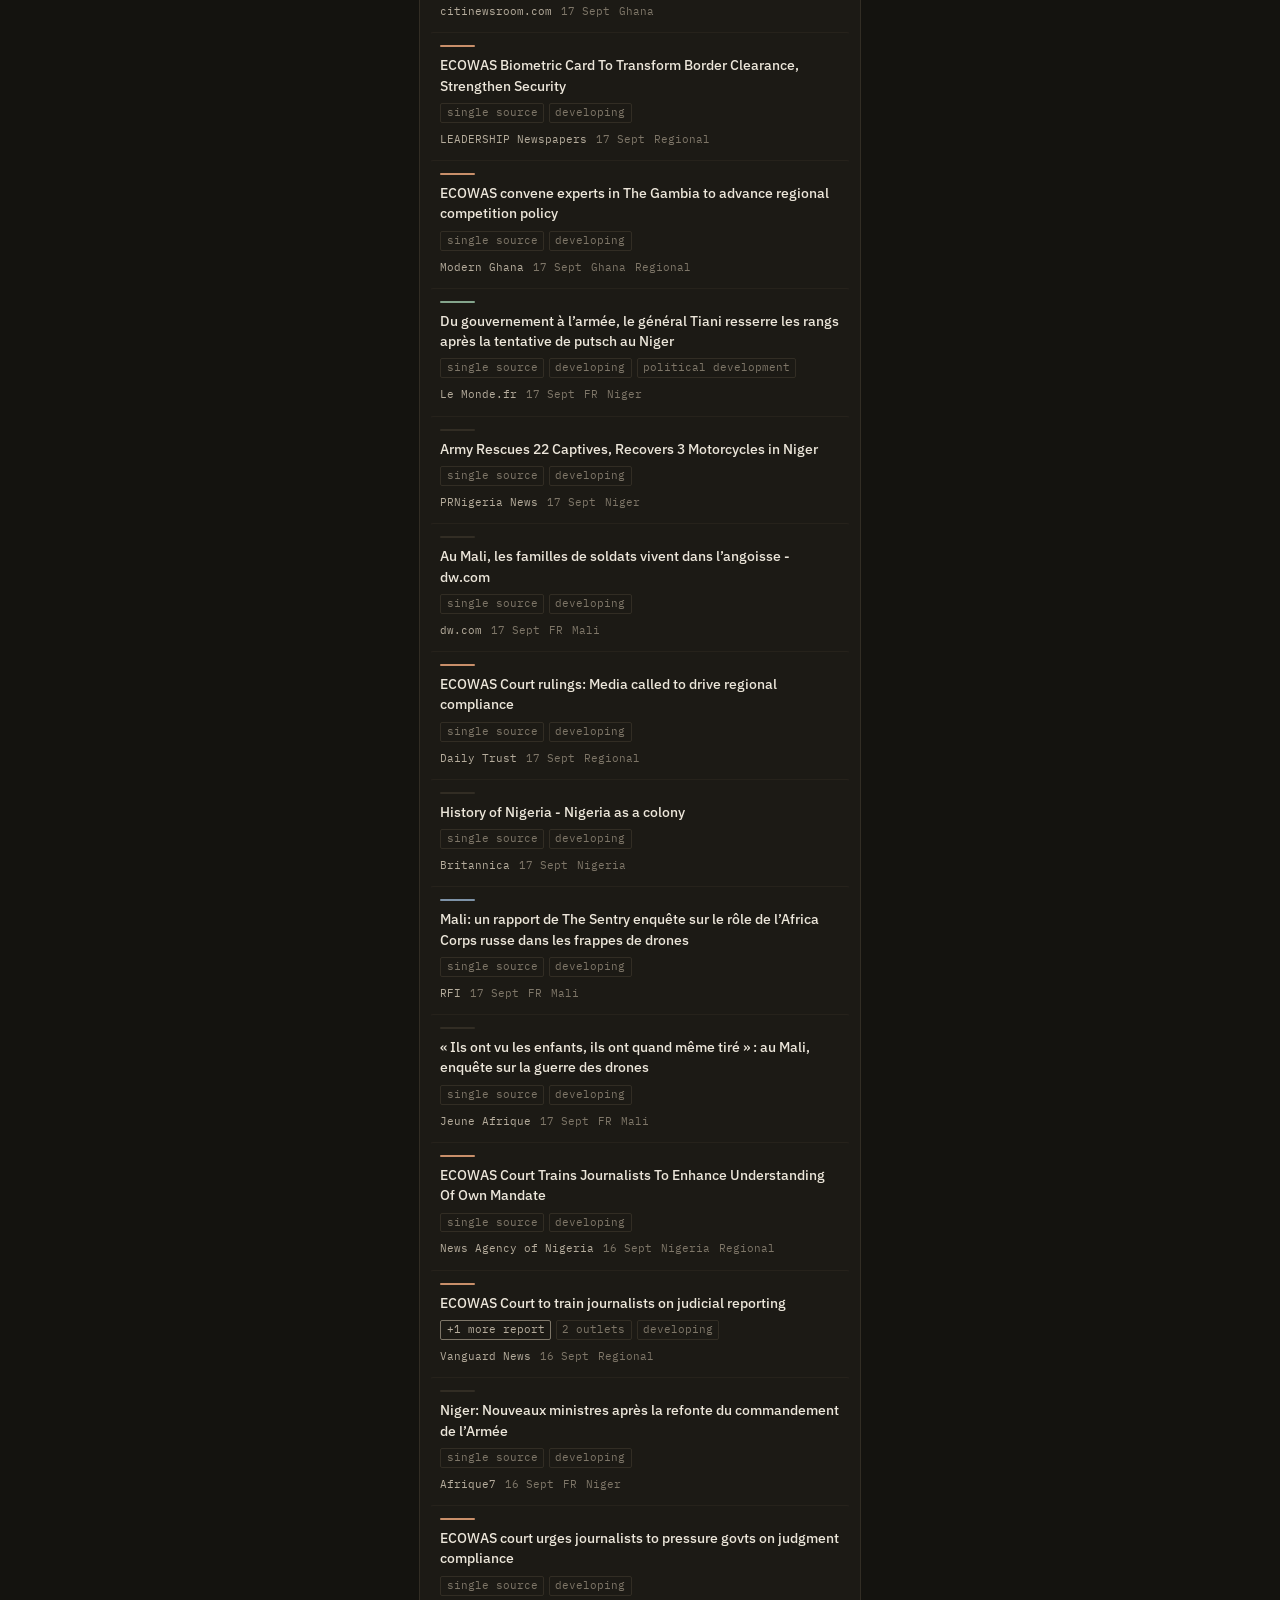
==== commit 91422aff: "Add files via upload" ====
--- a/index.html
+++ b/index.html
@@ -61,34 +61,13 @@
   </h1>
   <div class="status-block">
     <span class="pill" id="status-pill"><span class="lamp"></span><span id="status-text">Checking</span></span>
-    <div class="row">
-      <button class="linkish" id="refresh">Refresh now</button>
-      <button class="linkish" id="diag-toggle" aria-expanded="false">Diagnostics</button>
-    </div>
-    <div class="refresh-state" id="refresh-state"></div>
+    <button class="linkish" id="diag-toggle" aria-expanded="false">Diagnostics</button>
   </div>
 </header>
 
 <nav class="tabs"></nav>
 
-<div class="refresh-panel" id="refresh-panel">
-  <h2>Run a collection now</h2>
-  <p>GitHub will not let a public web page start a job on its own, so this
-  takes two clicks on GitHub itself. Leave this tab open while you do it and
-  it will notice the new data and reload by itself.</p>
-  <ol>
-    <li>Click the button below. GitHub opens in a new tab.</li>
-    <li>On that page click <strong>Run workflow</strong>, then the green
-      <strong>Run workflow</strong> button in the small panel that appears.</li>
-    <li>Come back here. Nothing else to do.</li>
-  </ol>
-  <div class="row">
-    <a class="btn" id="open-workflow" target="_blank" rel="noopener noreferrer">Open GitHub and run it</a>
-    <button class="btn quiet" id="refresh-cancel">Close</button>
-  </div>
-  <p class="note">Collection takes a minute or two, then GitHub republishes the
-  site, which takes another minute. Three or four minutes all up.</p>
-</div>
+
 
 <div class="alert" id="alert" role="status">
   <h2 id="alert-title"></h2>
@@ -116,49 +95,68 @@
 </div>
 
 <div class="filters" role="search">
-  <input type="search" id="q" placeholder="Search" aria-label="Search headlines">
-  <select id="tier" aria-label="Filter by tier">
-    <option value="">All countries</option>
-    <option value="1">Tier 1 only</option>
-    <option value="2">Tier 2 only</option>
-  </select>
-  <select id="country" aria-label="Filter by country">
-    <option value="">Any country</option>
-  </select>
-  <select id="days" aria-label="Timeframe">
-    <option value="7">Last 7 days</option>
-    <option value="14">Last 14 days</option>
-    <option value="0" selected>Everything held</option>
-  </select>
-  <span class="sep" aria-hidden="true"></span>
-  <span id="theme-chips" style="display:contents;"></span>
-  <span class="sep" aria-hidden="true"></span>
-  <span id="event-chips" style="display:contents;"></span>
-  <button class="linkish" id="reset" style="font-size:0.8rem;">Clear</button>
+  <div class="filter-group">
+    <label for="q">Search</label>
+    <input type="search" id="q" placeholder="Words in the headline" aria-label="Search headlines">
+  </div>
+  <div class="filter-group">
+    <label for="country">Country</label>
+    <select id="country"><option value="">All countries</option></select>
+  </div>
+  <div class="filter-group">
+    <label for="theme">Actor or topic</label>
+    <select id="theme"><option value="">All actors and topics</option></select>
+  </div>
+  <div class="filter-group">
+    <label for="event">Event type</label>
+    <select id="event"><option value="">All event types</option></select>
+  </div>
+  <div class="filter-group">
+    <label for="days">Period</label>
+    <select id="days">
+      <option value="7">Last 7 days</option>
+      <option value="14">Last 14 days</option>
+      <option value="0" selected>Everything held</option>
+    </select>
+  </div>
+  <div class="filter-group">
+    <label>&nbsp;</label>
+    <button class="btn quiet" id="reset">Clear</button>
+  </div>
   <span class="tally" id="tally"></span>
 </div>
 
 <main class="columns">
   <section class="col">
-    <h2>News</h2>
-    <p class="col-note">Wire services, regional outlets, local reporting.</p>
+    <header>
+      <h2>Analysis <span class="count" id="count-analysis"></span></h2>
+      <p class="col-note">Research institutes and specialist trackers.</p>
+    </header>
+    <ul class="stream" id="stream-analysis"></ul>
+  </section>
+
+  <section class="col">
+    <header>
+      <h2>News <span class="count" id="count-news"></span></h2>
+      <p class="col-note">Wire services, regional outlets, local reporting.</p>
+    </header>
     <ul class="stream" id="stream-news"></ul>
   </section>
+
   <section class="col">
-    <h2>Bluesky</h2>
-    <p class="col-note">Tracked accounts and terms.</p>
+    <header>
+      <h2>Bluesky <span class="count" id="count-social"></span></h2>
+      <p class="col-note">Tracked accounts and terms.</p>
+    </header>
     <ul class="stream" id="stream-social"></ul>
   </section>
-  <section class="col">
-    <h2>Analysis</h2>
-    <p class="col-note">Research institutes and specialist trackers.</p>
-    <ul class="stream" id="stream-analysis"></ul>
-  </section>
 </main>
 
 <section class="research">
-  <h2>Academic work</h2>
-  <p class="col-note">Recent papers. Slower cadence than everything above.</p>
+  <header>
+    <h2>Academic work <span class="count" id="count-research"></span></h2>
+    <p class="col-note">Recent papers from OpenAlex.</p>
+  </header>
   <ul class="stream" id="stream-research"></ul>
 </section>
 
@@ -169,17 +167,25 @@
   truth. Check diagnostics before concluding that a quiet week was quiet.</p>
 </footer>
 
+<div class="scrim" id="scrim" role="dialog" aria-modal="true" aria-labelledby="sheet-title">
+  <div class="sheet">
+    <div class="sheet-head">
+      <h2 id="sheet-title"></h2>
+      <button class="sheet-close" id="sheet-close" aria-label="Close">&times;</button>
+    </div>
+    <div class="sheet-body" id="sheet-body"></div>
+  </div>
+</div>
+
 <script src="shared.js"></script>
 <script>
 (function () {
   "use strict";
   var S = window.SM;
 
+  var ORDER = ["analysis", "news", "social", "research"];
   var store = null;
-  var filters = {
-    query: "", tier: "", country: "", days: 0,
-    themes: new Set(), events: new Set()
-  };
+  var filters = { query: "", country: "", theme: "", event: "", days: 0 };
 
   // ---------- diagnostics ----------
 
@@ -240,36 +246,22 @@
 
   function passes(item) {
     if (filters.country && (item.countries || []).indexOf(filters.country) === -1) return false;
-
-    if (filters.tier) {
-      var wanted = Number(filters.tier);
-      var inTier = (item.countries || []).some(function (c) {
-        return Number(store.tiers[c]) === wanted;
-      });
-      if (!inTier) return false;
-    }
+    if (filters.theme && (item.themes || []).indexOf(filters.theme) === -1) return false;
+    if (filters.event && (item.events || []).indexOf(filters.event) === -1) return false;
 
     if (filters.days) {
       var age = S.hoursSince(item.date);
       if (age === null || age > filters.days * 24) return false;
     }
 
-    if (filters.themes.size) {
-      var themes = item.themes || [], themeHit = false;
-      filters.themes.forEach(function (t) { if (themes.indexOf(t) !== -1) themeHit = true; });
-      if (!themeHit) return false;
-    }
-
-    if (filters.events.size) {
-      var events = item.events || [], eventHit = false;
-      filters.events.forEach(function (e) { if (events.indexOf(e) !== -1) eventHit = true; });
-      if (!eventHit) return false;
-    }
-
     if (filters.query) {
-      var blob = ((item.title || "") + " " + (item.publisher || "") + " " +
-                  (item.summary || "")).toLowerCase();
-      if (blob.indexOf(filters.query) === -1) return false;
+      // Search the translation, the original, and everyone who carried it.
+      var parts = [item.title, item.title_en, item.summary, item.summary_en,
+                   item.publisher];
+      (item.also || []).forEach(function (o) {
+        parts.push(o.title); parts.push(o.publisher);
+      });
+      if (parts.join(" ").toLowerCase().indexOf(filters.query) === -1) return false;
     }
     return true;
   }
@@ -277,9 +269,9 @@
   function emptyState(key) {
     var box = S.el("div", "empty");
     if (!store.streams[key].length) {
-      box.appendChild(document.createTextNode("Nothing collected. Waiting on "));
-      box.appendChild(S.el("code", null, key + ".json"));
-      box.appendChild(document.createTextNode("."));
+      box.textContent = key === "social"
+        ? "Bluesky collection is not set up yet."
+        : "Nothing collected yet. Run the collection in GitHub.";
     } else {
       box.textContent = "Nothing here matches the current filters.";
     }
@@ -288,13 +280,26 @@
 
   function render() {
     var shown = 0, held = 0;
-    S.STREAMS.forEach(function (key) {
+    ORDER.forEach(function (key) {
       var list = document.getElementById("stream-" + key);
       list.textContent = "";
       var items = store.streams[key].filter(passes);
       held += store.streams[key].length;
       shown += items.length;
-      if (!items.length) { list.appendChild(emptyState(key)); return; }
+
+      var counter = document.getElementById("count-" + key);
+      if (counter) {
+        counter.textContent = items.length === store.streams[key].length
+          ? String(items.length)
+          : items.length + " of " + store.streams[key].length;
+      }
+
+      if (!items.length) {
+        var li = S.el("li");
+        li.appendChild(emptyState(key));
+        list.appendChild(li);
+        return;
+      }
       var frag = document.createDocumentFragment();
       items.forEach(function (it) { frag.appendChild(S.buildEntry(it, store.themes)); });
       list.appendChild(frag);
@@ -305,62 +310,12 @@
 
   // ---------- controls ----------
 
-  function toggleChip(btn, set, value, colour) {
-    if (set.has(value)) {
-      set.delete(value);
-      btn.setAttribute("aria-pressed", "false");
-      btn.style.background = "transparent";
-      btn.style.color = colour || "";
-      btn.style.borderColor = "";
-    } else {
-      set.add(value);
-      btn.setAttribute("aria-pressed", "true");
-      btn.style.background = colour || "var(--ink-2)";
-      btn.style.color = "var(--bg)";
-      btn.style.borderColor = colour || "var(--ink-2)";
-    }
-    render();
-  }
-
-  function buildThemeChips() {
-    var host = document.getElementById("theme-chips");
-    host.textContent = "";
-    Object.keys(store.themes).forEach(function (name) {
-      var colour = store.themes[name];
-      var chip = S.el("button", "chip");
-      chip.type = "button";
-      chip.setAttribute("aria-pressed", "false");
-      chip.style.color = colour;
-      chip.appendChild(S.el("span", "dot"));
-      chip.appendChild(document.createTextNode(name));
-      chip.addEventListener("click", function () {
-        toggleChip(chip, filters.themes, name, colour);
-      });
-      host.appendChild(chip);
-    });
-  }
-
-  function buildEventChips() {
-    var host = document.getElementById("event-chips");
-    host.textContent = "";
-    store.events.forEach(function (name) {
-      var chip = S.el("button", "chip", name);
-      chip.type = "button";
-      chip.setAttribute("aria-pressed", "false");
-      chip.addEventListener("click", function () {
-        toggleChip(chip, filters.events, name, null);
-      });
-      host.appendChild(chip);
-    });
-  }
-
-  function buildCountryList() {
-    var select = document.getElementById("country");
+  function fill(selectId, values, labeller) {
+    var select = document.getElementById(selectId);
     while (select.options.length > 1) select.remove(1);
-    store.countries.forEach(function (c) {
-      var o = S.el("option", null,
-        c + (store.tiers[c] ? "  (T" + store.tiers[c] + ")" : ""));
-      o.value = c;
+    values.forEach(function (v) {
+      var o = S.el("option", null, labeller ? labeller(v) : v);
+      o.value = v;
       select.appendChild(o);
     });
   }
@@ -375,25 +330,21 @@
       }, 150);
     });
 
-    document.getElementById("tier").addEventListener("change", function () {
-      filters.tier = this.value; render();
-    });
-    document.getElementById("country").addEventListener("change", function () {
-      filters.country = this.value; render();
-    });
-    document.getElementById("days").addEventListener("change", function () {
-      filters.days = Number(this.value); render();
+    [["country", "country"], ["theme", "theme"],
+     ["event", "event"], ["days", "days"]].forEach(function (pair) {
+      document.getElementById(pair[0]).addEventListener("change", function () {
+        filters[pair[1]] = pair[1] === "days" ? Number(this.value) : this.value;
+        render();
+      });
     });
 
     document.getElementById("reset").addEventListener("click", function () {
-      filters = { query: "", tier: "", country: "", days: 0,
-                  themes: new Set(), events: new Set() };
+      filters = { query: "", country: "", theme: "", event: "", days: 0 };
       search.value = "";
-      document.getElementById("tier").value = "";
-      document.getElementById("country").value = "";
+      ["country", "theme", "event"].forEach(function (id) {
+        document.getElementById(id).value = "";
+      });
       document.getElementById("days").value = "0";
-      buildThemeChips();
-      buildEventChips();
       render();
     });
 
@@ -402,76 +353,15 @@
       this.setAttribute("aria-expanded", String(open));
       this.textContent = open ? "Hide diagnostics" : "Diagnostics";
     });
-
-    wireRefresh();
-  }
-
-  // ---------- refresh on demand ----------
-  //
-  // No credentials anywhere. The link opens GitHub, and meanwhile this page
-  // watches its own data file and reloads when the timestamp moves.
-
-  var watching = false;
-
-  function say(text, kind) {
-    var box = document.getElementById("refresh-state");
-    box.textContent = "";
-    box.className = "refresh-state" + (kind ? " " + kind : "");
-    if (kind === "working") box.appendChild(S.el("span", "spin"));
-    if (text) box.appendChild(S.el("span", null, text));
-  }
-
-  function showPanel(show) {
-    document.getElementById("refresh-panel").classList.toggle("on", show);
-  }
-
-  function startWatching() {
-    if (watching) return;
-    watching = true;
-    var known = store && store.meta && store.meta.generated;
-    say("Watching for new data", "working");
-
-    S.watchForUpdate(known, function (minutes) {
-      say("Watching for new data, " + minutes + " min", "working");
-    }, 900).then(function () {
-      say("New data is live. Reloading.", "good");
-      window.setTimeout(function () { window.location.reload(); }, 800);
-    }).catch(function (err) {
-      say(err.message || String(err), "bad");
-      watching = false;
-    });
-  }
-
-  function wireRefresh() {
-    var link = document.getElementById("open-workflow");
-    var url = S.workflowUrl();
-    if (url) {
-      link.href = url;
-    } else {
-      link.href = "#";
-      link.textContent = "Cannot work out the repository address";
-    }
-
-    document.getElementById("refresh").addEventListener("click", function () {
-      showPanel(!document.getElementById("refresh-panel").classList.contains("on"));
-    });
-
-    link.addEventListener("click", function () {
-      showPanel(false);
-      startWatching();
-    });
-
-    document.getElementById("refresh-cancel").addEventListener("click", function () {
-      showPanel(false);
-    });
   }
 
   // ---------- go ----------
 
   S.buildNav("index.html");
+  S.wireSheet();
   wire();
-  S.STREAMS.forEach(function (k) {
-    S.skeletons(document.getElementById("stream-" + k), 4);
+  ORDER.forEach(function (k) {
+    S.skeletons(document.getElementById("stream-" + k), 3);
   });
 
   S.loadAll().then(function (data) {
@@ -479,9 +369,9 @@
     S.assessFreshness(data.meta);
     renderHealth();
     renderCoverage();
-    buildThemeChips();
-    buildEventChips();
-    buildCountryList();
+    fill("country", data.countries);
+    fill("theme", Object.keys(data.themes));
+    fill("event", data.events);
     render();
   });
 })();
--- a/styles.css
+++ b/styles.css
@@ -174,37 +174,6 @@
 .notepad .row { display: flex; gap: 0.6rem; align-items: center; margin-top: 0.6rem; flex-wrap: wrap; }
 .notepad .saved { font-family: var(--mono); font-size: 0.72rem; color: var(--ink-3); }
 
-.status-block .row { display: flex; gap: 0.8rem; align-items: center; }
-
-.refresh-state {
-  font-family: var(--mono); font-size: 0.72rem; color: var(--ink-3);
-  display: flex; align-items: center; gap: 0.4rem;
-}
-.refresh-state .spin {
-  width: 7px; height: 7px; border-radius: 50%;
-  background: var(--brass); animation: pulse 1.1s ease-in-out infinite;
-}
-@keyframes pulse { 0%,100% { opacity: 0.25; } 50% { opacity: 1; } }
-@media (prefers-reduced-motion: reduce) { .refresh-state .spin { animation: none; } }
-.refresh-state.bad { color: var(--red); }
-.refresh-state.good { color: var(--green); }
-
-.refresh-panel {
-  display: none; margin-top: 1.25rem;
-  padding: 1.3rem clamp(1.1rem, 3vw, 1.8rem);
-  border: 1px solid var(--line); background: var(--panel);
-}
-.refresh-panel.on { display: block; }
-.refresh-panel h2 { margin: 0 0 0.5rem; font-size: 0.98rem; font-weight: 600; }
-.refresh-panel p { margin: 0 0 0.8rem; color: var(--ink-2); font-size: 0.86rem;
-  max-width: 68ch; line-height: 1.65; }
-.refresh-panel ol { margin: 0 0 0.9rem; padding-left: 1.3rem; color: var(--ink-2);
-  font-size: 0.86rem; line-height: 1.8; max-width: 68ch; }
-.refresh-panel code { font-family: var(--mono); font-size: 0.8rem; color: var(--brass); }
-.refresh-panel .row { display: flex; gap: 0.5rem; flex-wrap: wrap; align-items: center; }
-.refresh-panel input { min-width: 20rem; flex: 1 1 20rem; }
-.refresh-panel .note { font-size: 0.78rem; color: var(--ink-3); margin: 0.8rem 0 0; }
-
 /* ---------- alert banner ---------- */
 
 .alert {
@@ -250,6 +219,18 @@
 }
 .context-panel h3 { margin: 0 0 0.2rem; font-size: 0.86rem; font-weight: 600; color: var(--ink); }
 .context-panel .origin { margin: 0 0 0.8rem; font-size: 0.74rem; color: var(--ink-3); }
+
+.basis-flag {
+  margin: 0 0 1.1rem; padding: 0.85rem 1rem;
+  border: 1px solid var(--line); border-left: 2px solid var(--amber);
+  background: rgba(217, 164, 65, 0.05);
+  font-size: 0.82rem; line-height: 1.6; color: var(--ink-2); max-width: 74ch;
+}
+.basis-flag strong { color: var(--ink); font-weight: 600; }
+
+.ref-original {
+  margin-top: 0.2rem; font-size: 0.8rem; color: var(--ink-3); font-style: italic;
+}
 
 .source-list {
   margin: 0.9rem 0 0; padding: 0; list-style: none;
@@ -311,61 +292,177 @@
 .filters select { font-size: 0.82rem; padding: 0.3rem 0.55rem; }
 .tally { margin-left: auto; font-family: var(--mono); font-size: 0.72rem; color: var(--ink-3); }
 
+/* ---------- filters ---------- */
+
+.filter-group { display: flex; flex-direction: column; gap: 0.2rem; }
+.filter-group label {
+  font-family: var(--mono); font-size: 0.64rem; letter-spacing: 0.04em;
+  color: var(--ink-3); padding-left: 0.1rem;
+}
+.filters select { min-width: 9.5rem; }
+
 /* ---------- streams ---------- */
 
 .columns {
-  display: grid; grid-template-columns: 1.3fr 1fr 1fr;
-  gap: clamp(1.2rem, 2.5vw, 2.2rem); align-items: start; margin-top: 1.6rem;
-}
-@media (max-width: 1080px) { .columns { grid-template-columns: 1fr 1fr; } }
-@media (max-width: 760px)  { .columns { grid-template-columns: 1fr; } }
-
-.col > h2 { margin: 0 0 0.15rem; font-size: 0.95rem; font-weight: 600; }
-.col > .col-note { margin: 0 0 0.85rem; font-size: 0.77rem; color: var(--ink-3); }
-
-.stream { list-style: none; margin: 0; padding: 0; }
-
-.entry {
-  padding: 0.85rem 0 0.85rem 0.85rem;
-  border-top: 1px solid var(--line-soft);
-  border-left: 2px solid transparent;
-  transition: background 0.15s;
-}
-.entry:first-child { border-top: 0; }
-.entry:hover { background: rgba(255,255,255,0.018); }
-.entry .headline {
-  display: block; color: var(--ink); text-decoration: none;
-  font-size: 0.93rem; line-height: 1.4; font-weight: 500;
-}
-.entry .headline:hover { color: var(--brass); }
-.entry .blurb { margin: 0.4rem 0 0; font-size: 0.82rem; line-height: 1.5; color: var(--ink-3); }
-
-.badges { margin-top: 0.5rem; display: flex; flex-wrap: wrap; gap: 0.35rem; }
+  display: grid; grid-template-columns: 1fr 1.25fr 1fr;
+  gap: 1.1rem; align-items: start; margin-top: 1.6rem;
+}
+@media (max-width: 1100px) { .columns { grid-template-columns: 1fr 1fr; } }
+@media (max-width: 780px)  { .columns { grid-template-columns: 1fr; } }
+
+.col {
+  background: var(--panel);
+  border: 1px solid var(--line);
+  border-radius: 4px;
+  overflow: hidden;
+}
+.col > header {
+  padding: 0.9rem 1rem 0.8rem;
+  border-bottom: 1px solid var(--line);
+  background: var(--panel-2);
+}
+.col > header h2 {
+  margin: 0; font-size: 0.9rem; font-weight: 600;
+  display: flex; align-items: baseline; gap: 0.5rem;
+}
+.col > header h2 .count {
+  font-family: var(--mono); font-size: 0.68rem; font-weight: 400;
+  color: var(--ink-3); margin-left: auto;
+}
+.col > header .col-note { margin: 0.25rem 0 0; font-size: 0.74rem; color: var(--ink-3); }
+.col .stream { list-style: none; margin: 0; padding: 0.3rem 0.6rem 0.6rem; }
+
+/* ---------- cards ---------- */
+
+.card {
+  display: block; width: 100%; text-align: left;
+  font: inherit; color: inherit; cursor: pointer;
+  background: transparent;
+  border: 1px solid transparent;
+  border-top-color: var(--line-soft);
+  border-radius: 3px;
+  padding: 0.75rem 0.6rem;
+  transition: background 0.12s, border-color 0.12s;
+}
+.stream li:first-child .card { border-top-color: transparent; }
+.card:hover { background: rgba(255,255,255,0.03); border-color: var(--line); }
+.card:hover .card-title { color: var(--brass); }
+
+.card-accent {
+  display: block; height: 2px; width: 2.2rem; border-radius: 2px;
+  margin-bottom: 0.5rem; background: var(--line);
+}
+.card-title {
+  margin: 0; font-size: 0.9rem; line-height: 1.4; font-weight: 500; color: var(--ink);
+}
+.card-original {
+  margin: 0.3rem 0 0; font-size: 0.78rem; line-height: 1.45;
+  color: var(--ink-3); font-style: italic;
+}
+.card-meta {
+  margin-top: 0.5rem; display: flex; flex-wrap: wrap; align-items: center;
+  gap: 0.3rem 0.55rem; font-family: var(--mono); font-size: 0.68rem; color: var(--ink-3);
+}
+.card-meta .outlet { color: var(--ink-2); }
+
+.badges { display: flex; flex-wrap: wrap; gap: 0.3rem; margin-top: 0.45rem; }
 .badge {
-  font-family: var(--mono); font-size: 0.68rem; line-height: 1.6;
-  padding: 0 0.35rem; border: 1px solid var(--line); color: var(--ink-2);
+  font-family: var(--mono); font-size: 0.66rem; line-height: 1.7;
+  padding: 0 0.34rem; border: 1px solid var(--line); color: var(--ink-3);
   border-radius: 2px; white-space: nowrap;
 }
 .badge.strong { border-color: var(--green); color: var(--green); }
-.badge.single { border-color: var(--line); color: var(--ink-3); }
 .badge.fresh  { border-color: var(--brass); color: var(--brass); }
 .badge.odd    { border-color: var(--red); color: var(--red); }
-
-.entry .meta {
-  margin-top: 0.45rem; display: flex; flex-wrap: wrap;
-  align-items: center; gap: 0.35rem 0.6rem;
-  font-family: var(--mono); font-size: 0.7rem; color: var(--ink-3);
-}
-.entry .meta .outlet { color: var(--ink-2); }
-.entry .meta .place { color: var(--ink-2); border-bottom: 1px dotted var(--line); }
-.entry .meta .tdot { width: 6px; height: 6px; border-radius: 50%; display: inline-block; }
-
-.research { margin-top: 3rem; padding-top: 1.4rem; border-top: 1px solid var(--line); }
+.badge.grouped { border-color: var(--ink-3); color: var(--ink-2); }
+
+.research { margin-top: 2.4rem; }
+.research > header { margin-bottom: 0.9rem; }
 .research h2 { margin: 0 0 0.15rem; font-size: 0.95rem; font-weight: 600; }
-.research .col-note { margin: 0 0 1rem; font-size: 0.77rem; color: var(--ink-3); }
+.research .col-note { margin: 0; font-size: 0.77rem; color: var(--ink-3); }
 .research .stream {
-  display: grid; grid-template-columns: repeat(auto-fill, minmax(21rem, 1fr)); gap: 0 2rem;
-}
+  display: grid; grid-template-columns: repeat(auto-fill, minmax(21rem, 1fr));
+  gap: 0 1.4rem; list-style: none; margin: 0; padding: 0;
+  border: 1px solid var(--line); border-radius: 4px;
+  background: var(--panel); padding: 0.4rem 0.8rem 0.8rem;
+}
+
+/* ---------- detail dialog ---------- */
+
+.scrim {
+  position: fixed; inset: 0; z-index: 50;
+  background: rgba(8, 7, 5, 0.72);
+  display: none; align-items: flex-start; justify-content: center;
+  padding: clamp(1rem, 5vh, 4rem) 1rem;
+  overflow-y: auto;
+}
+.scrim.on { display: flex; }
+
+.sheet {
+  width: min(48rem, 100%);
+  background: var(--panel);
+  border: 1px solid var(--line);
+  border-radius: 5px;
+  box-shadow: 0 24px 60px rgba(0,0,0,0.5);
+}
+.sheet-head {
+  padding: 1.2rem clamp(1rem, 3vw, 1.6rem) 1rem;
+  border-bottom: 1px solid var(--line);
+  display: flex; gap: 1rem; align-items: flex-start;
+}
+.sheet-head h2 { margin: 0; font-size: 1.08rem; line-height: 1.35; font-weight: 600; flex: 1; }
+.sheet-close {
+  background: none; border: 1px solid var(--line); color: var(--ink-3);
+  font: inherit; font-size: 1rem; line-height: 1; cursor: pointer;
+  padding: 0.3rem 0.55rem; border-radius: 3px; flex: none;
+}
+.sheet-close:hover { color: var(--ink); border-color: var(--ink-3); }
+
+.sheet-body { padding: 1.1rem clamp(1rem, 3vw, 1.6rem) 1.4rem; }
+.sheet-section { margin-top: 1.3rem; }
+.sheet-section:first-child { margin-top: 0; }
+.sheet-section > h3 {
+  margin: 0 0 0.5rem; font-family: var(--mono); font-size: 0.68rem;
+  letter-spacing: 0.05em; color: var(--ink-3); font-weight: 400;
+}
+.sheet-original {
+  margin: 0; padding: 0.7rem 0.9rem; border-left: 2px solid var(--line);
+  background: rgba(255,255,255,0.015); color: var(--ink-2);
+  font-size: 0.88rem; line-height: 1.6;
+}
+.sheet-blurb { margin: 0; color: var(--ink-2); font-size: 0.9rem; line-height: 1.65; }
+
+.facts { display: grid; grid-template-columns: repeat(auto-fit, minmax(10rem, 1fr)); gap: 0.7rem 1.2rem; }
+.fact { }
+.fact dt {
+  font-family: var(--mono); font-size: 0.66rem; color: var(--ink-3);
+  letter-spacing: 0.04em; margin-bottom: 0.15rem;
+}
+.fact dd { margin: 0; font-size: 0.86rem; color: var(--ink); }
+
+.also-list { list-style: none; margin: 0; padding: 0; }
+.also-item {
+  padding: 0.55rem 0; border-top: 1px solid var(--line-soft);
+  display: flex; gap: 0.7rem; align-items: baseline; flex-wrap: wrap;
+}
+.also-item:first-child { border-top: 0; }
+.also-item .who {
+  font-family: var(--mono); font-size: 0.72rem; color: var(--ink-2);
+  min-width: 8rem;
+}
+.also-item .what { flex: 1 1 16rem; font-size: 0.84rem; line-height: 1.45; }
+.also-item .what a { color: var(--ink-2); text-decoration: none; }
+.also-item .what a:hover { color: var(--brass); text-decoration: underline; }
+.also-item .flag {
+  font-family: var(--mono); font-size: 0.64rem; color: var(--ink-3);
+  border: 1px solid var(--line); border-radius: 2px; padding: 0 0.25rem;
+}
+
+.sheet-actions {
+  margin-top: 1.5rem; padding-top: 1.1rem; border-top: 1px solid var(--line);
+  display: flex; gap: 0.6rem; flex-wrap: wrap; align-items: center;
+}
+.sheet-note { font-size: 0.75rem; color: var(--ink-3); margin: 0.9rem 0 0; line-height: 1.6; }
 
 /* ---------- references ---------- */
 
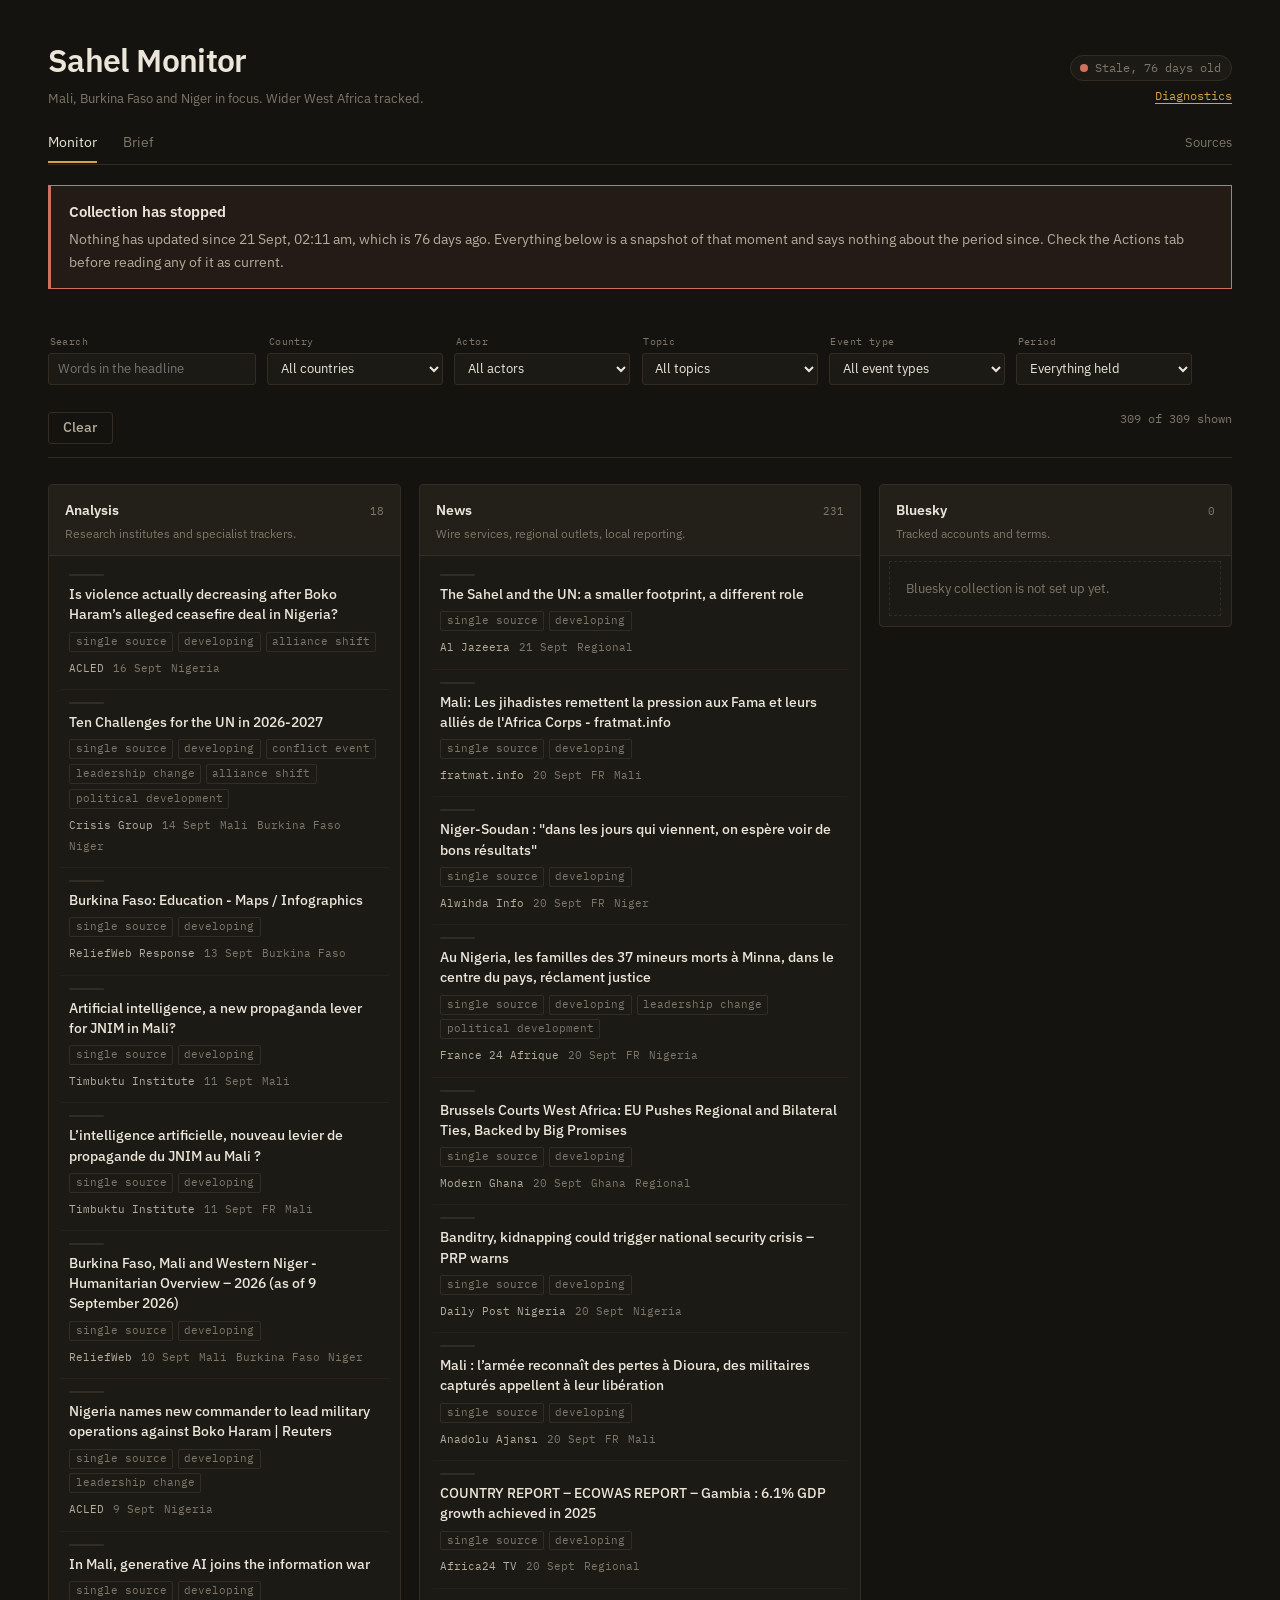
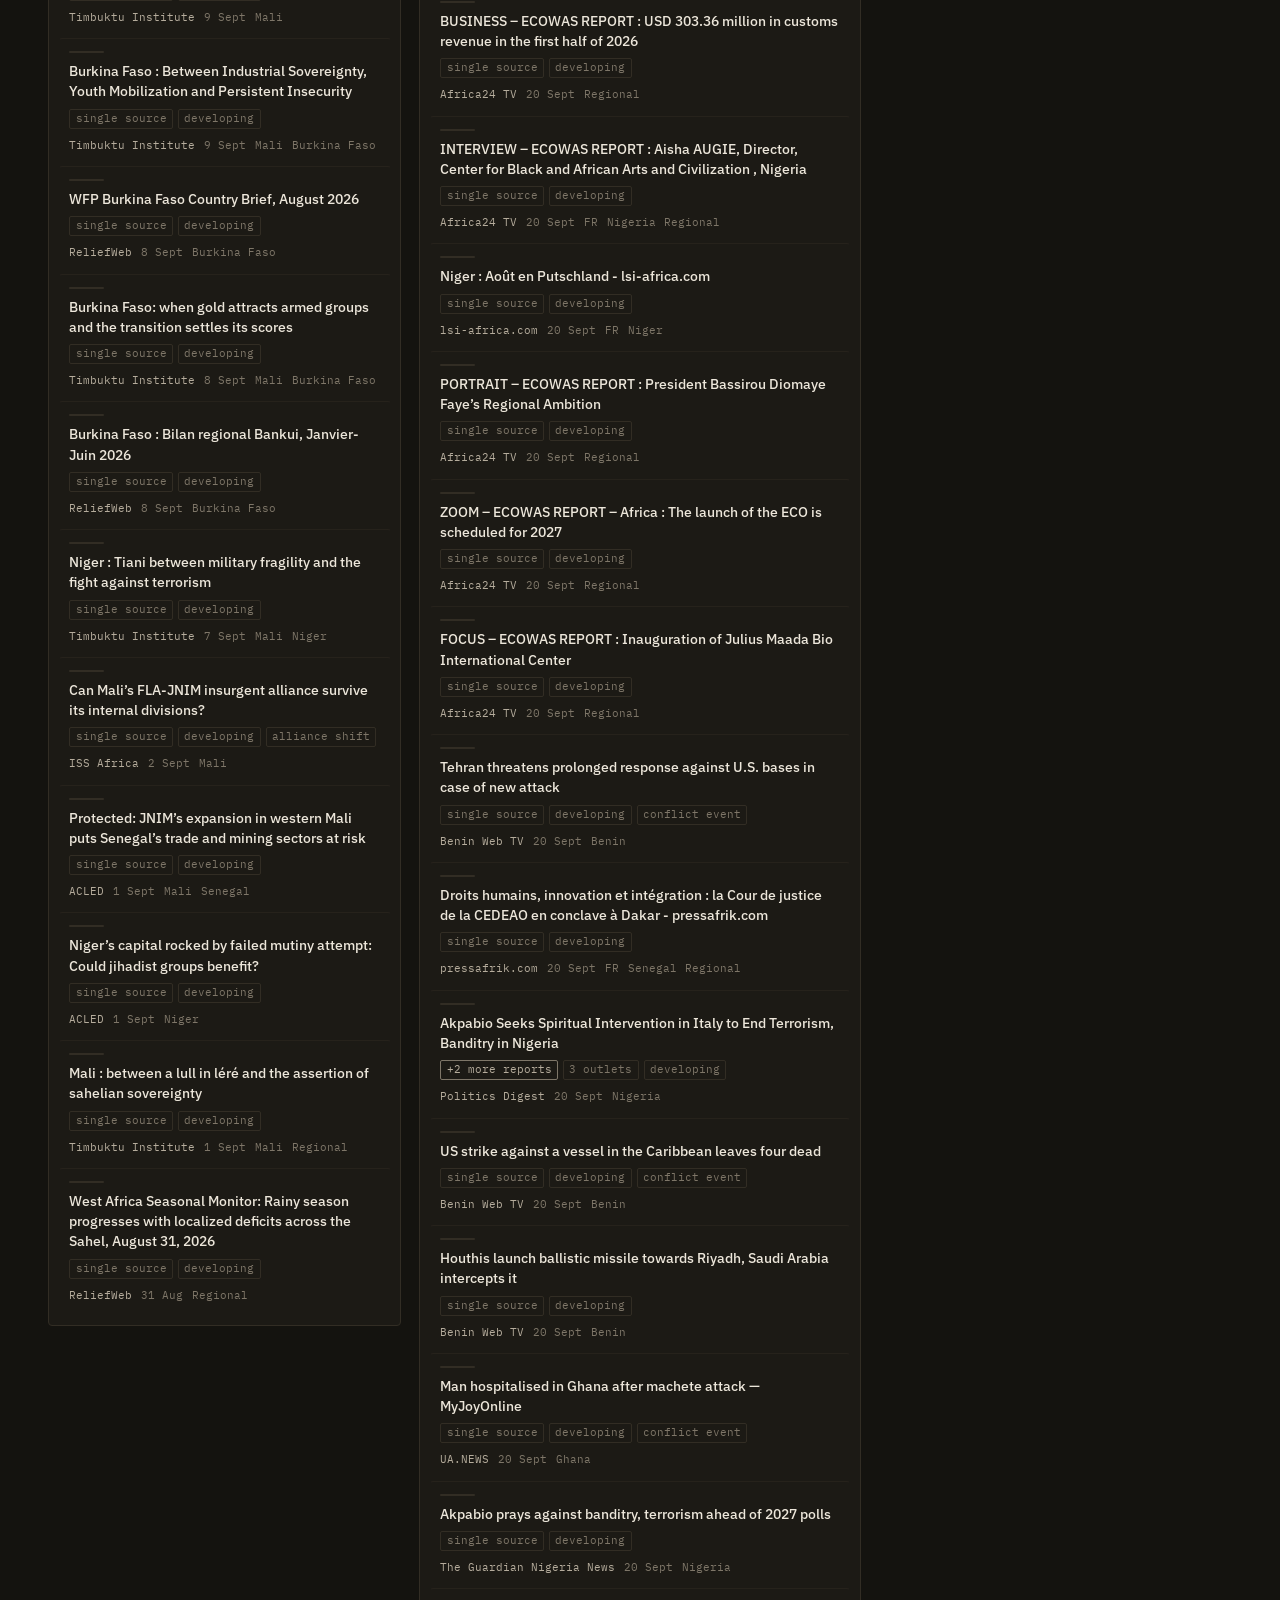
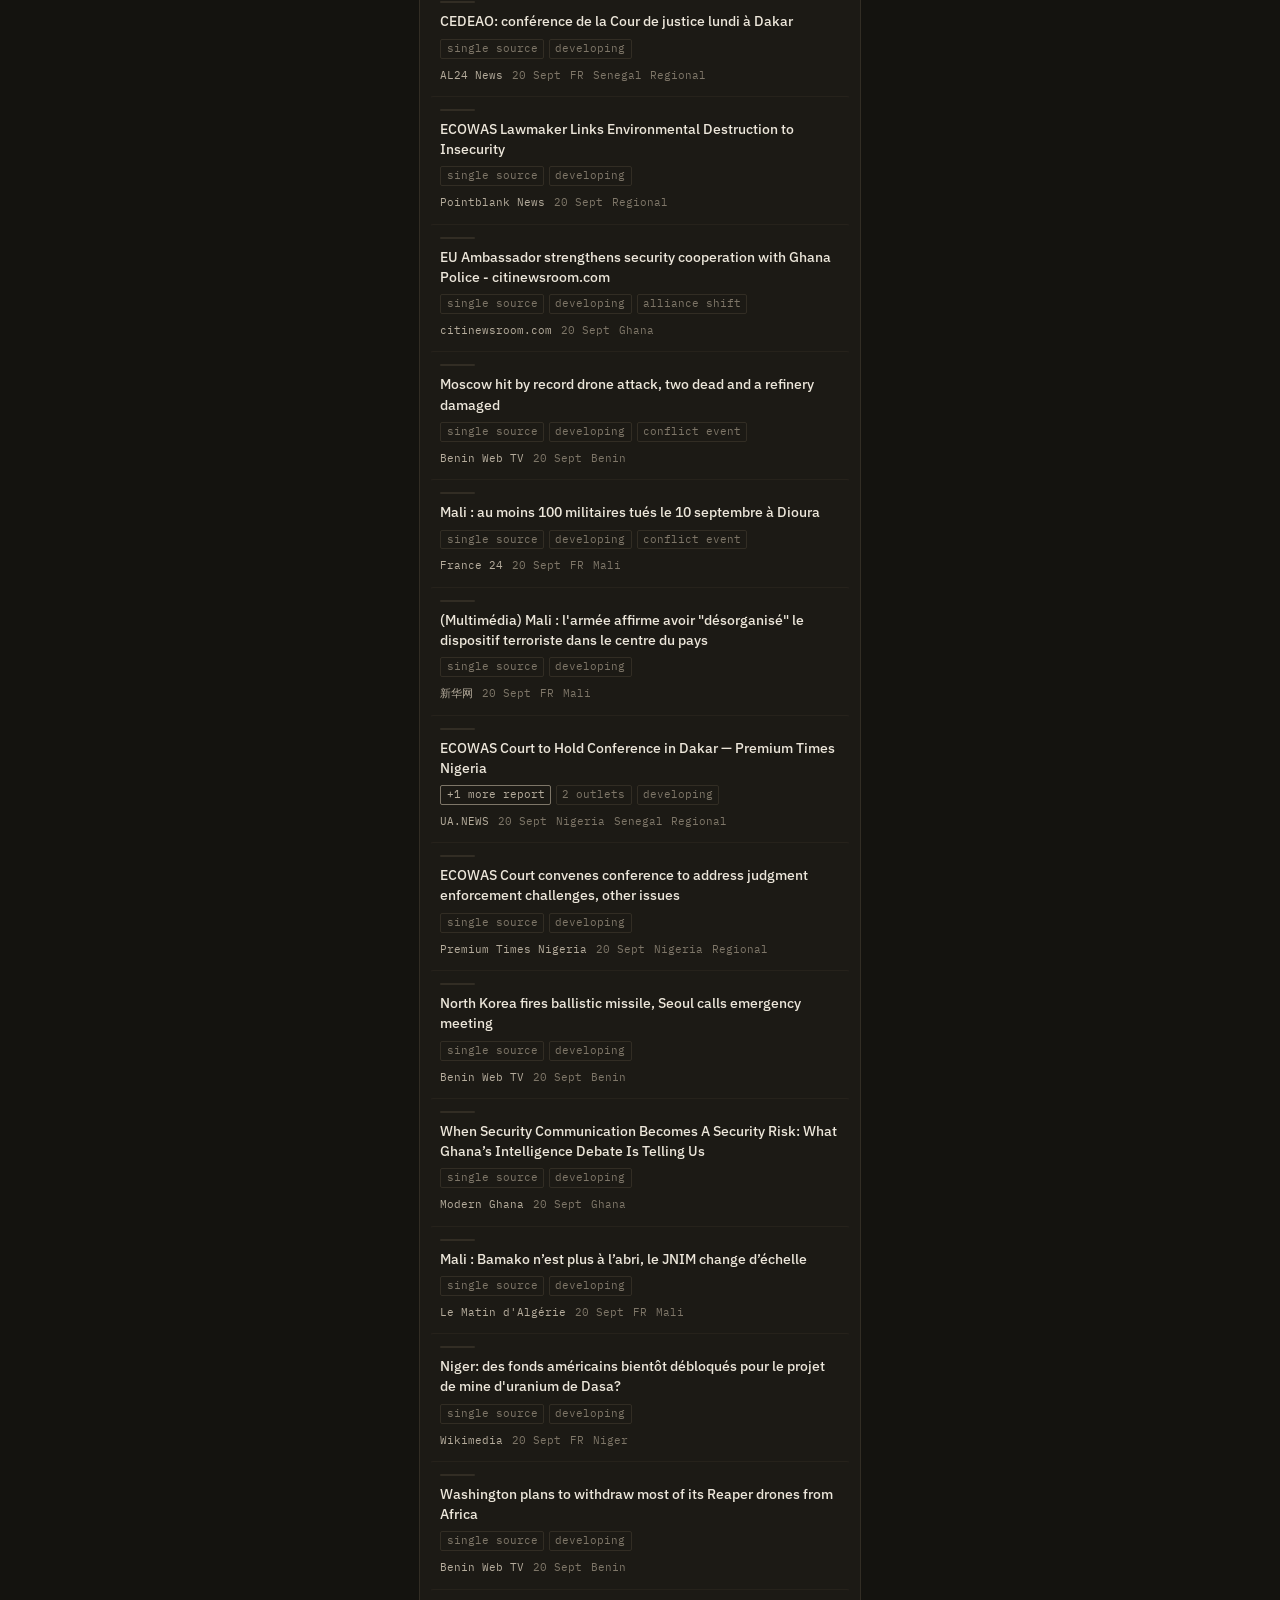
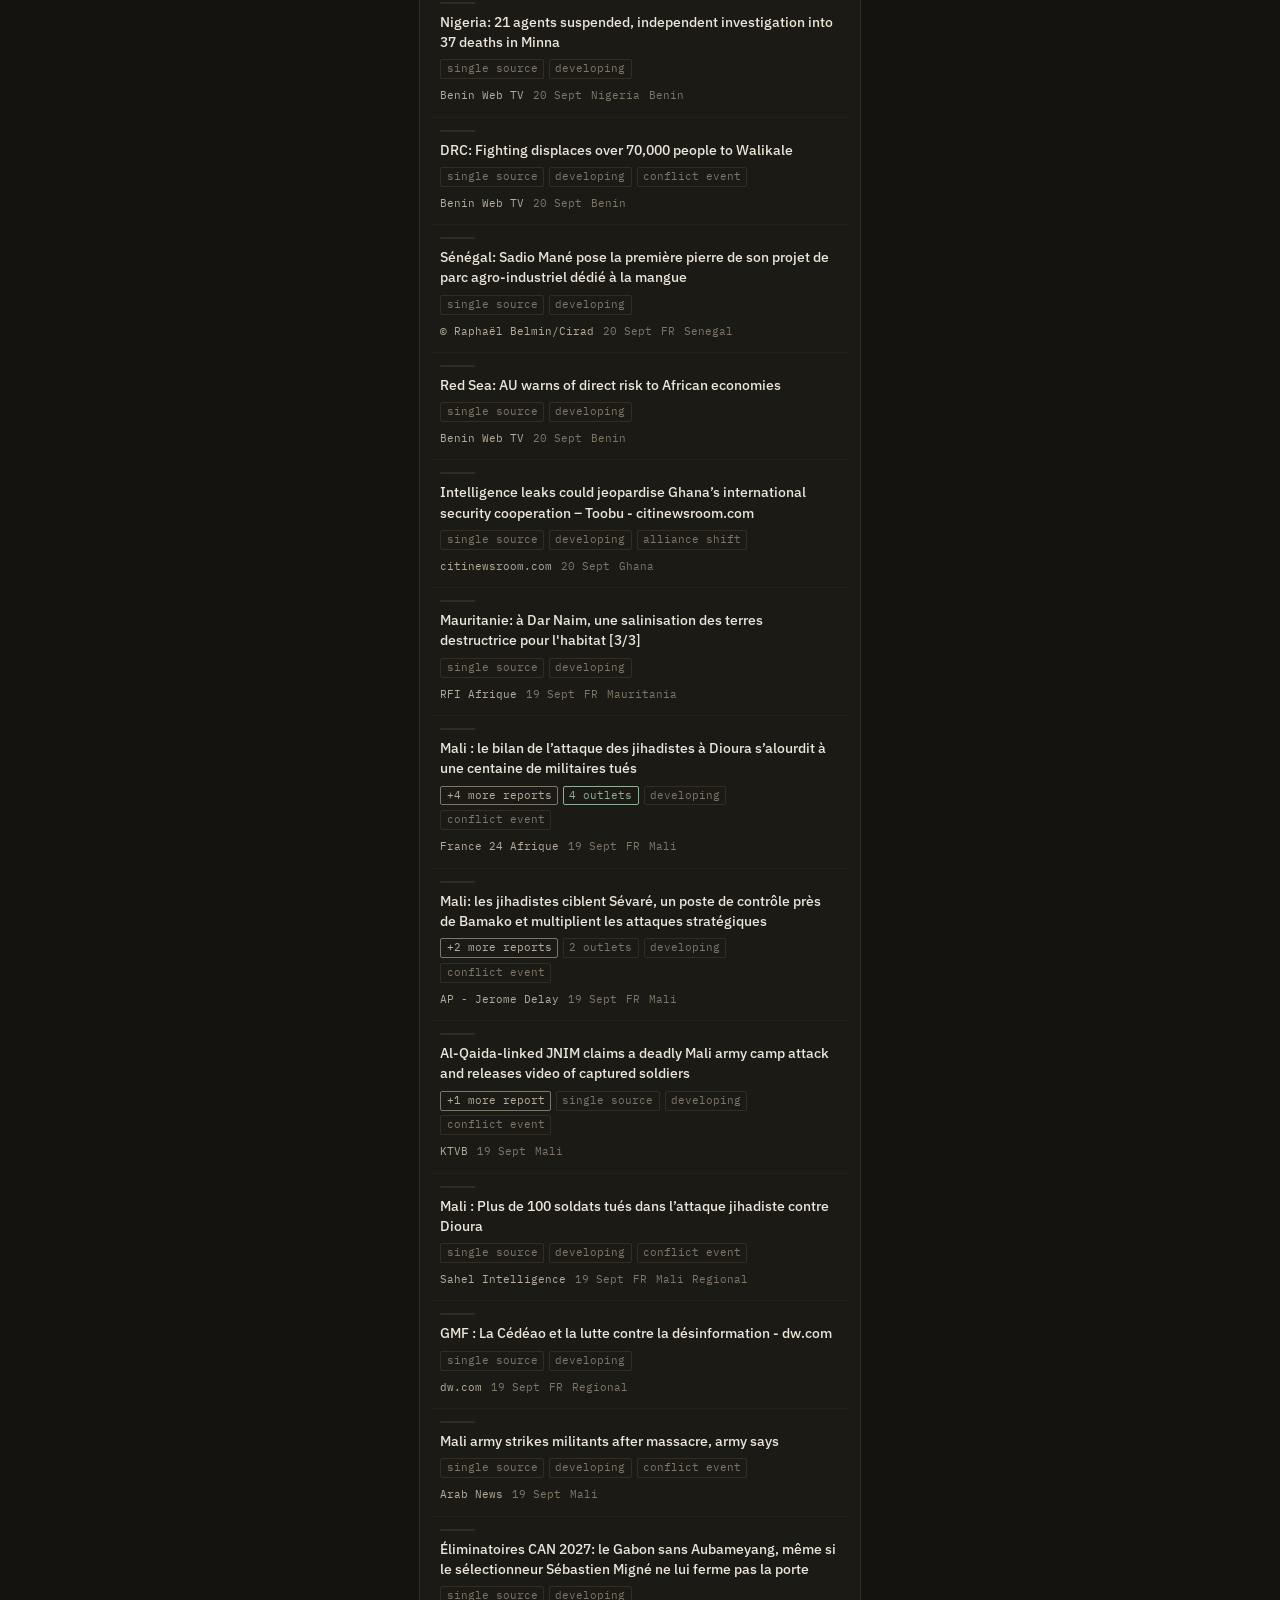
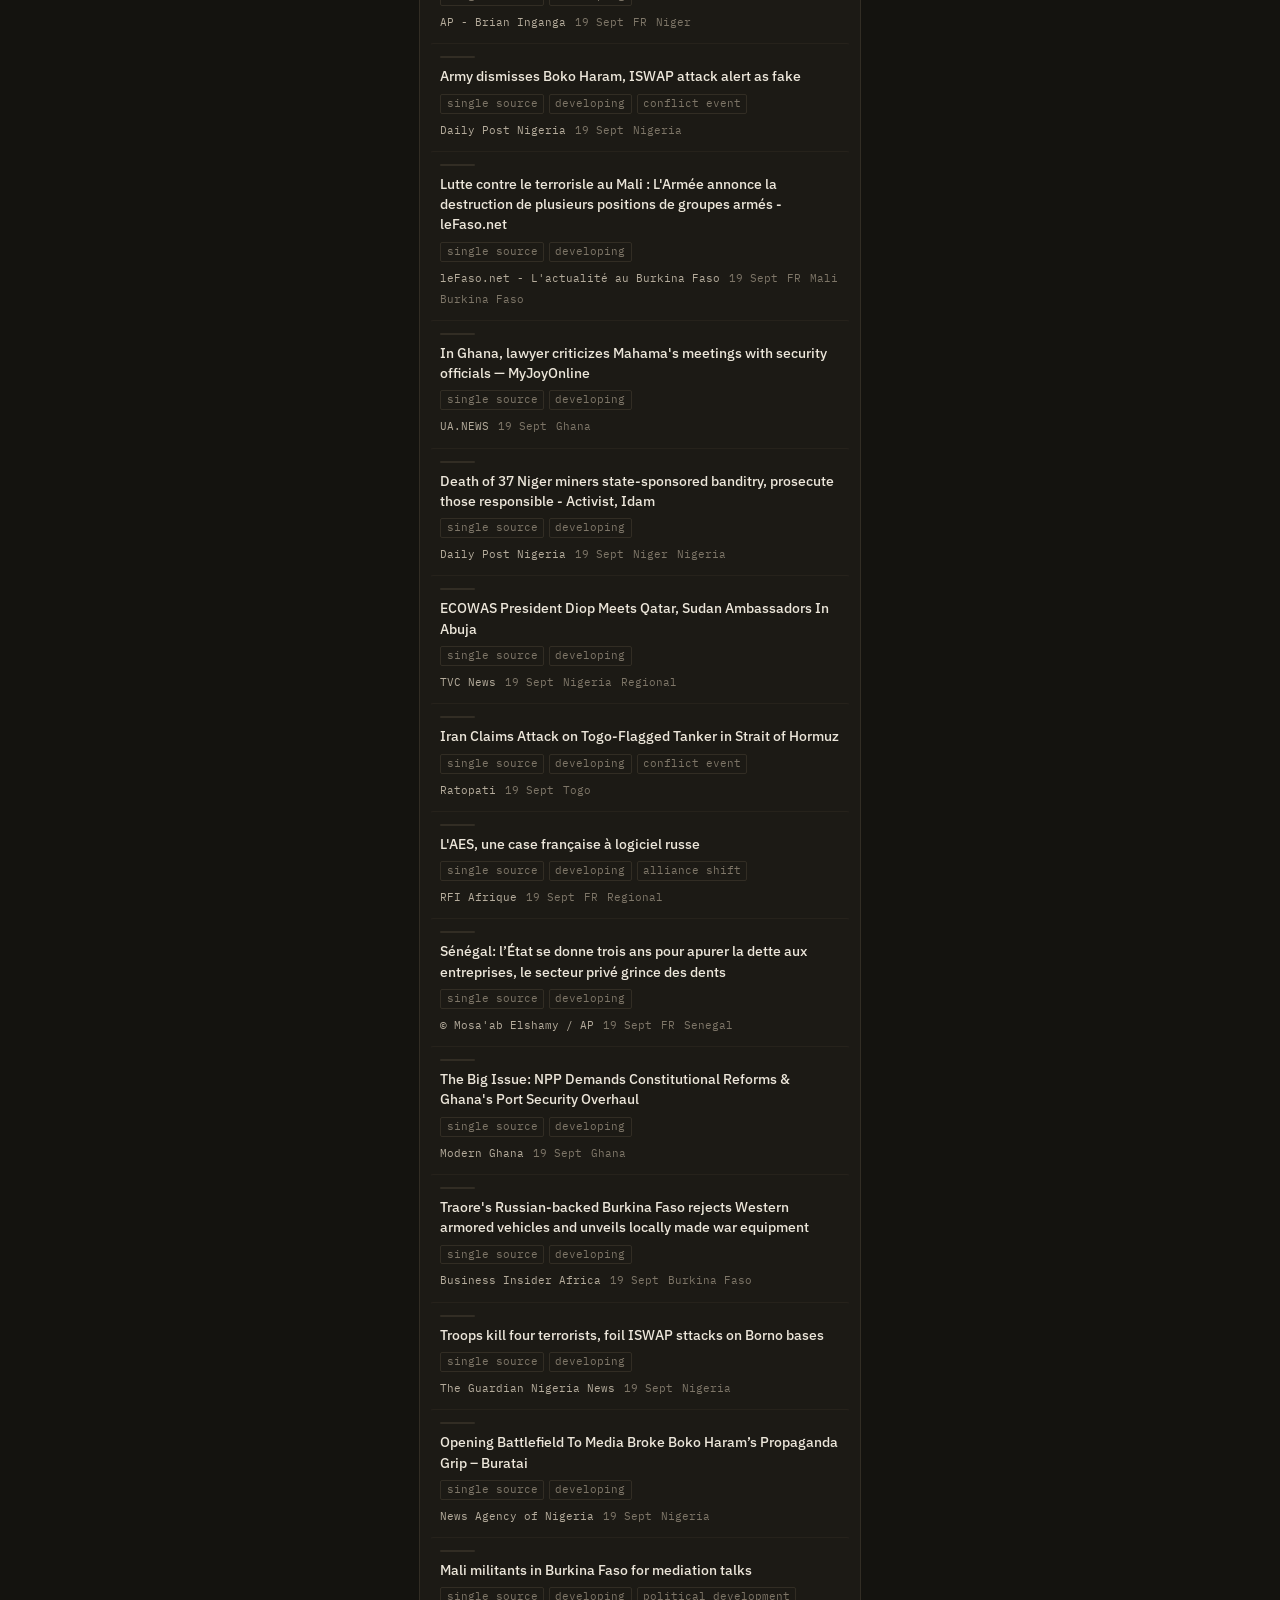
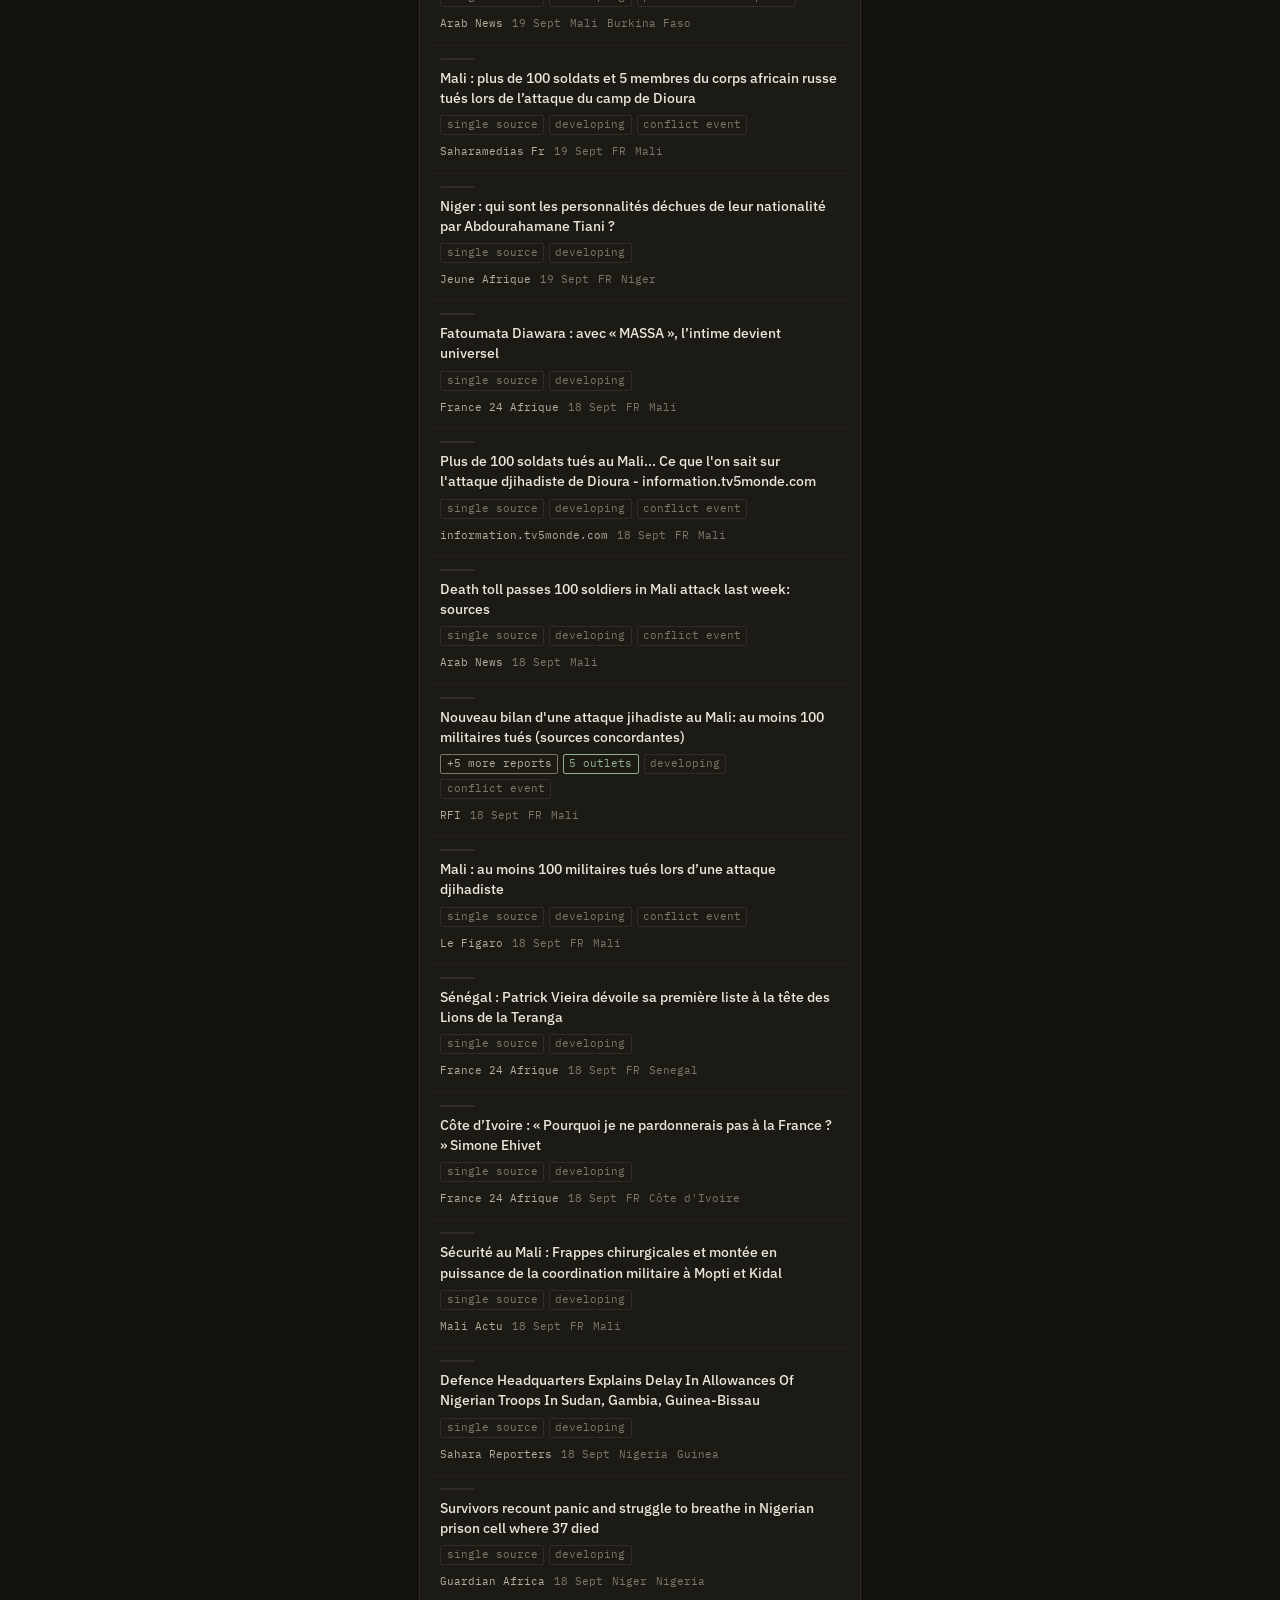
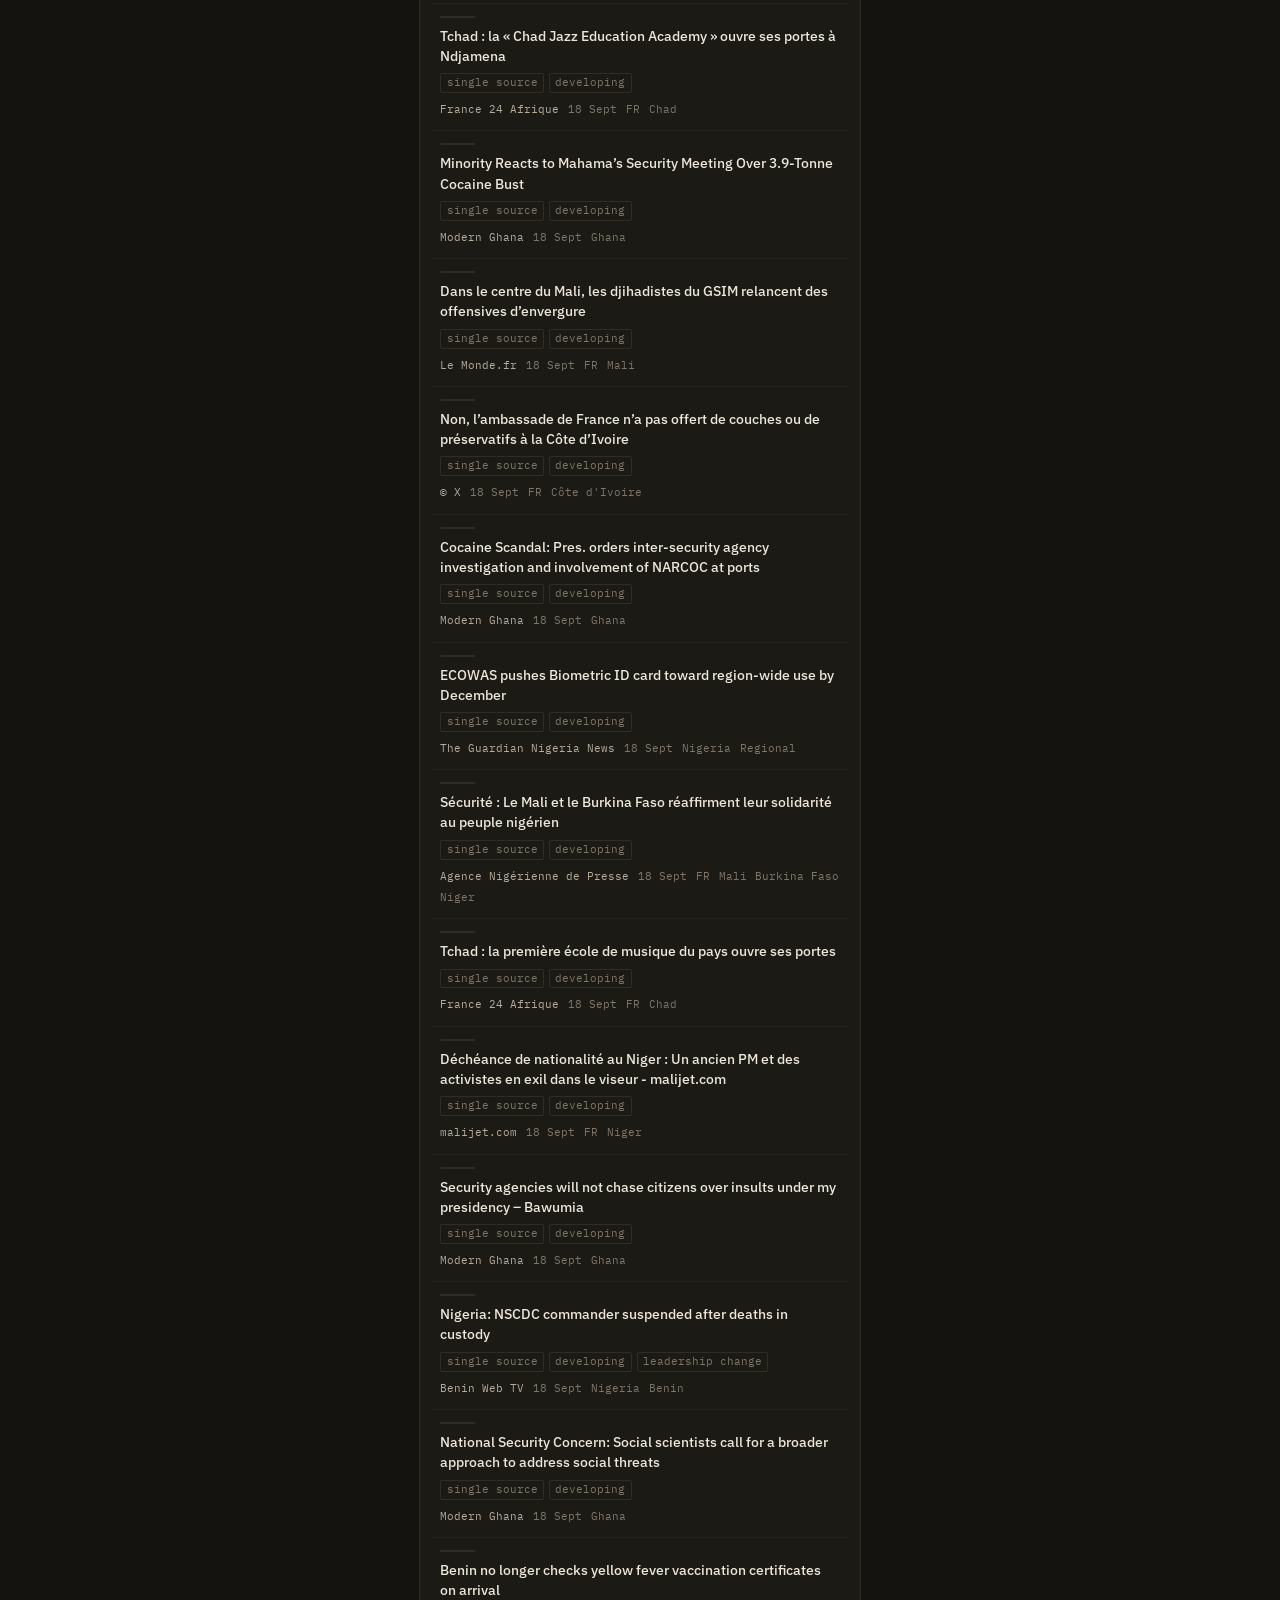
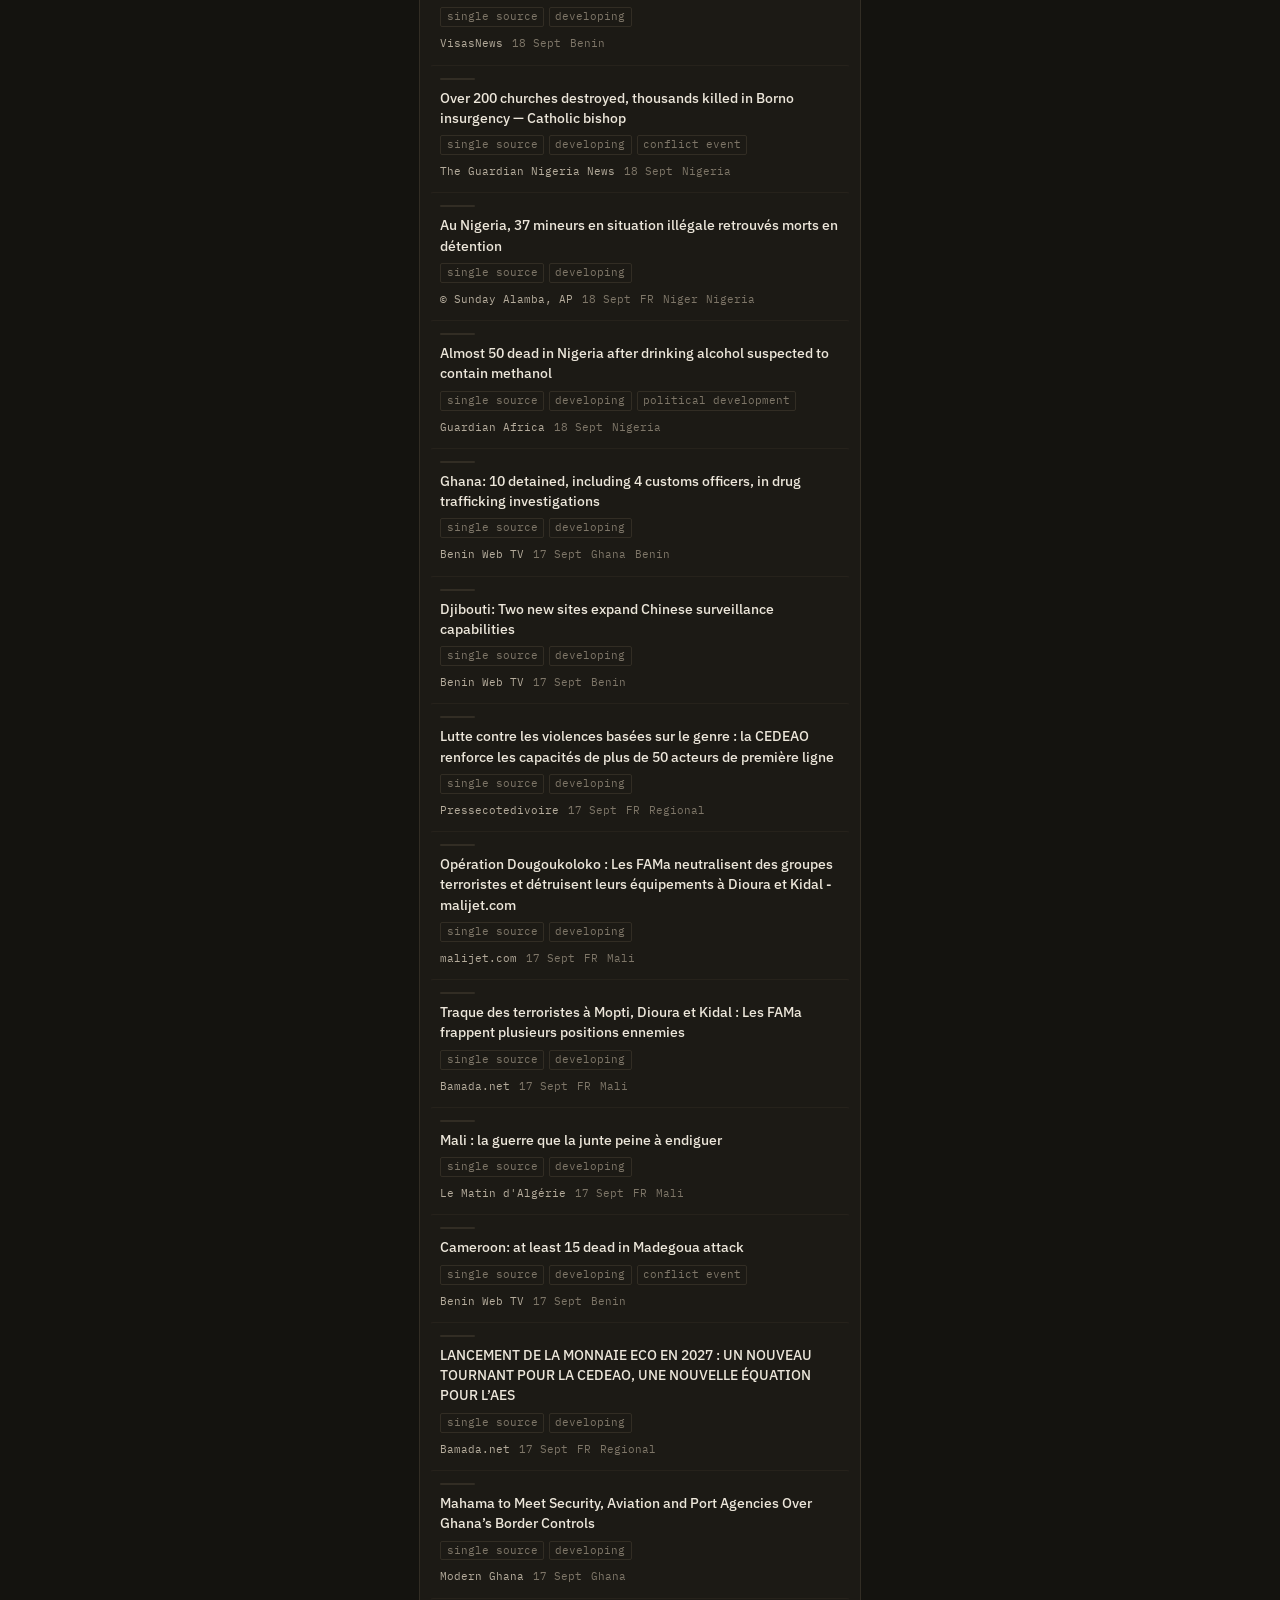
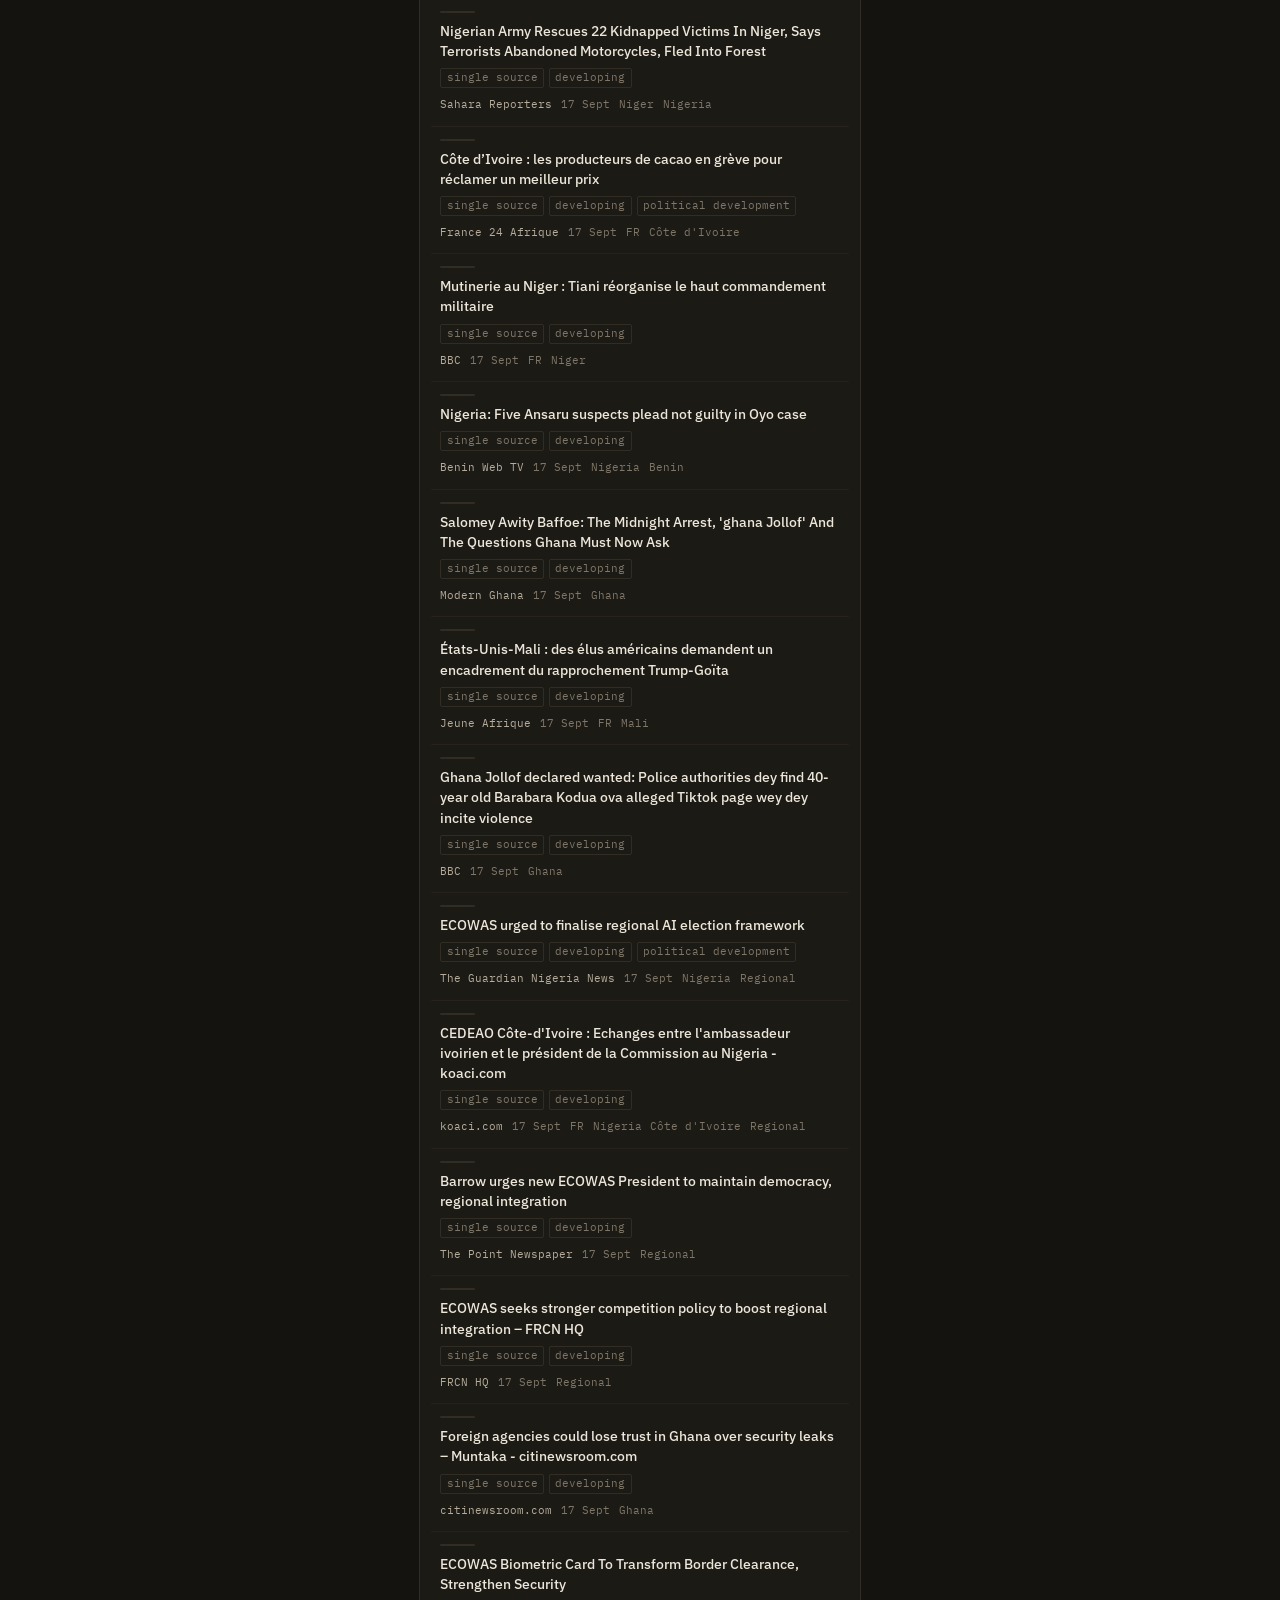
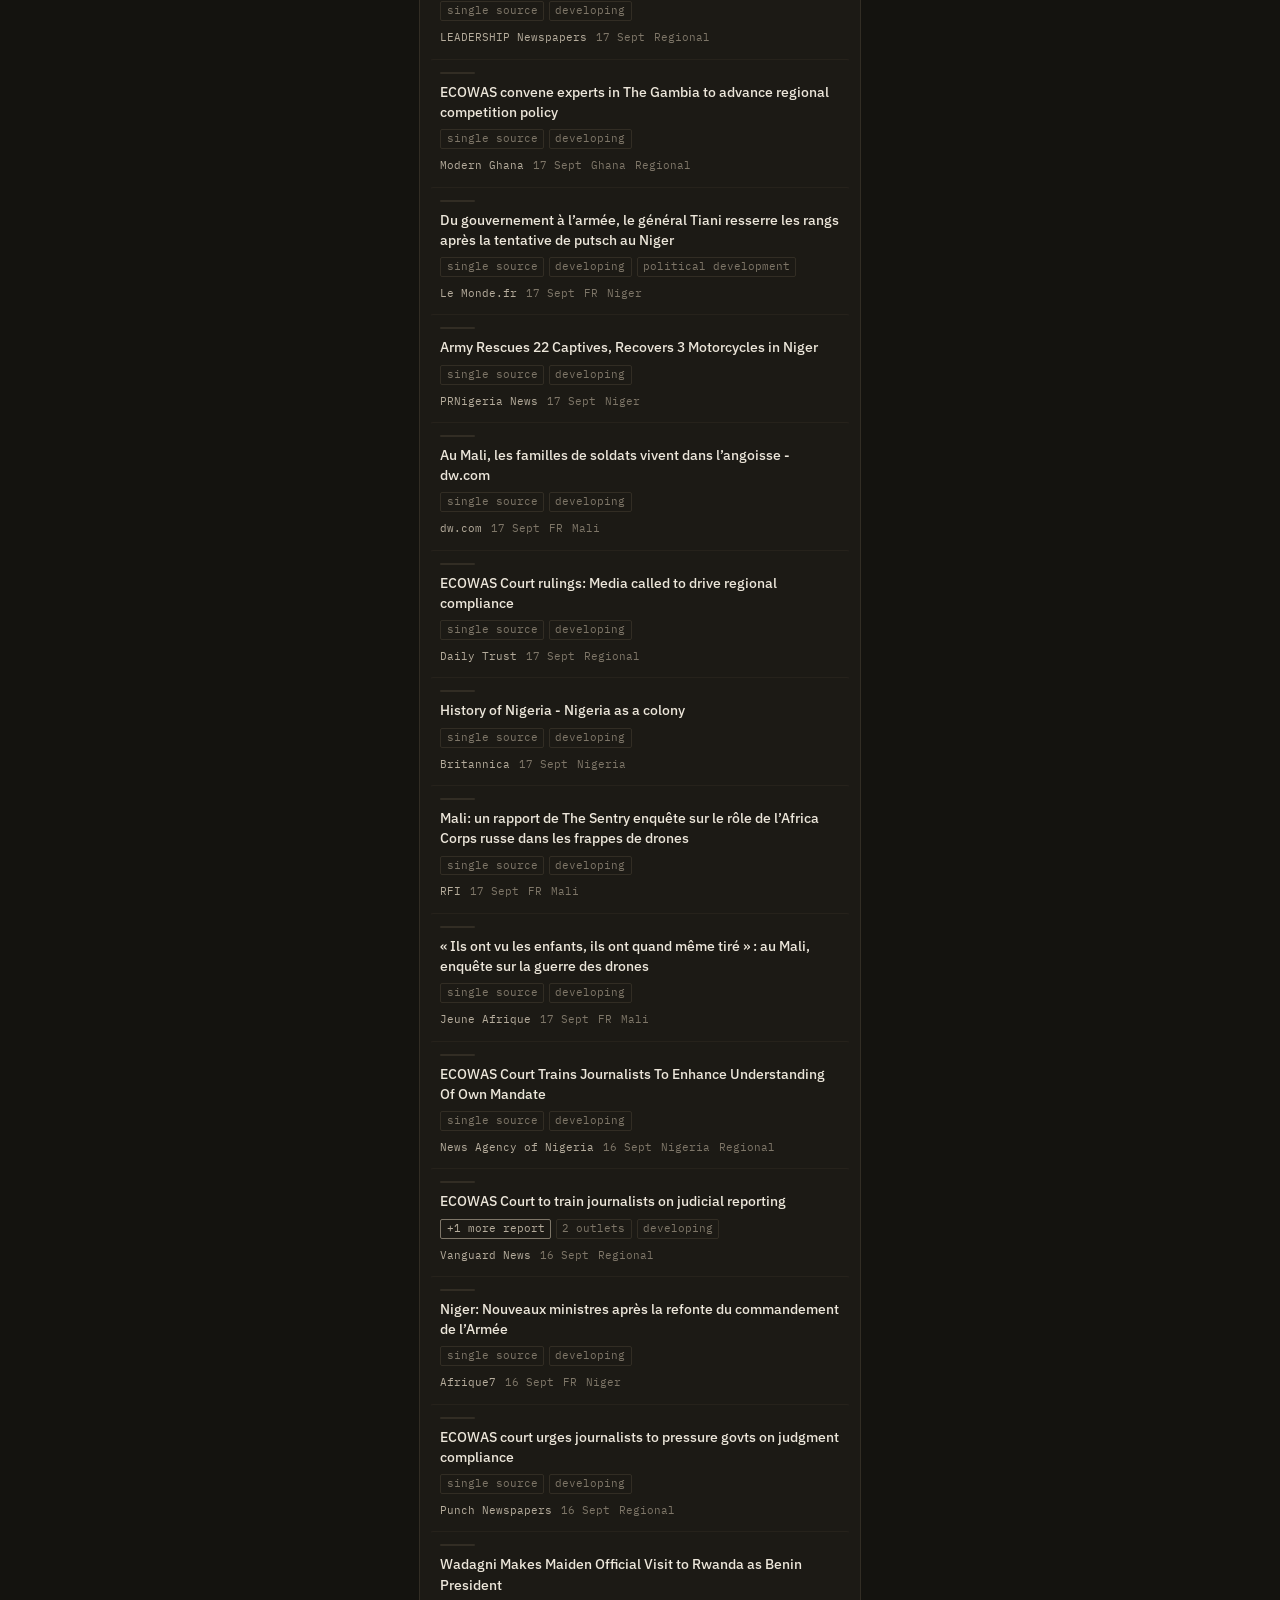
==== commit e167640f: "Add files via upload" ====
--- a/index.html
+++ b/index.html
@@ -104,8 +104,12 @@
     <select id="country"><option value="">All countries</option></select>
   </div>
   <div class="filter-group">
-    <label for="theme">Actor or topic</label>
-    <select id="theme"><option value="">All actors and topics</option></select>
+    <label for="actor">Actor</label>
+    <select id="actor"><option value="">All actors</option></select>
+  </div>
+  <div class="filter-group">
+    <label for="topic">Topic</label>
+    <select id="topic"><option value="">All topics</option></select>
   </div>
   <div class="filter-group">
     <label for="event">Event type</label>
@@ -185,7 +189,7 @@
 
   var ORDER = ["analysis", "news", "social", "research"];
   var store = null;
-  var filters = { query: "", country: "", theme: "", event: "", days: 0 };
+  var filters = { query: "", country: "", actor: "", topic: "", event: "", days: 0 };
 
   // ---------- diagnostics ----------
 
@@ -246,7 +250,8 @@
 
   function passes(item) {
     if (filters.country && (item.countries || []).indexOf(filters.country) === -1) return false;
-    if (filters.theme && (item.themes || []).indexOf(filters.theme) === -1) return false;
+    if (filters.actor && (item.actors || []).indexOf(filters.actor) === -1) return false;
+    if (filters.topic && (item.topics || []).indexOf(filters.topic) === -1) return false;
     if (filters.event && (item.events || []).indexOf(filters.event) === -1) return false;
 
     if (filters.days) {
@@ -257,7 +262,7 @@
     if (filters.query) {
       // Search the translation, the original, and everyone who carried it.
       var parts = [item.title, item.title_en, item.summary, item.summary_en,
-                   item.publisher];
+                   item.publisher, item.ai_summary];
       (item.also || []).forEach(function (o) {
         parts.push(o.title); parts.push(o.publisher);
       });
@@ -301,7 +306,7 @@
         return;
       }
       var frag = document.createDocumentFragment();
-      items.forEach(function (it) { frag.appendChild(S.buildEntry(it, store.themes)); });
+      items.forEach(function (it) { frag.appendChild(S.buildEntry(it, store.palette)); });
       list.appendChild(frag);
     });
     document.getElementById("tally").textContent =
@@ -330,7 +335,7 @@
       }, 150);
     });
 
-    [["country", "country"], ["theme", "theme"],
+    [["country", "country"], ["actor", "actor"], ["topic", "topic"],
      ["event", "event"], ["days", "days"]].forEach(function (pair) {
       document.getElementById(pair[0]).addEventListener("change", function () {
         filters[pair[1]] = pair[1] === "days" ? Number(this.value) : this.value;
@@ -339,9 +344,9 @@
     });
 
     document.getElementById("reset").addEventListener("click", function () {
-      filters = { query: "", country: "", theme: "", event: "", days: 0 };
+      filters = { query: "", country: "", actor: "", topic: "", event: "", days: 0 };
       search.value = "";
-      ["country", "theme", "event"].forEach(function (id) {
+      ["country", "actor", "topic", "event"].forEach(function (id) {
         document.getElementById(id).value = "";
       });
       document.getElementById("days").value = "0";
@@ -370,7 +375,8 @@
     renderHealth();
     renderCoverage();
     fill("country", data.countries);
-    fill("theme", Object.keys(data.themes));
+    fill("actor", Object.keys(data.actors));
+    fill("topic", Object.keys(data.topics));
     fill("event", data.events);
     render();
   });
--- a/styles.css
+++ b/styles.css
@@ -288,8 +288,23 @@
   border: 1px solid var(--line); border-radius: 3px;
 }
 textarea { line-height: 1.5; resize: vertical; }
-.filters input[type="search"] { min-width: 12rem; flex: 1 1 12rem; max-width: 20rem; font-size: 0.82rem; }
-.filters select { font-size: 0.82rem; padding: 0.3rem 0.55rem; }
+/* The inputs sit inside .filter-group, which is a COLUMN flex container, so
+   any flex shorthand here would size their height rather than their width.
+   That is what made the search box enormous. Size them by width only. */
+.filters input[type="search"],
+.filters select {
+  flex: 0 0 auto;
+  font-size: 0.82rem;
+  padding: 0.3rem 0.55rem;
+  height: 2rem;
+}
+.filters input[type="search"] { width: 13rem; }
+.filters select { width: 11rem; }
+.filters .btn { height: 2rem; padding: 0 0.9rem; }
+@media (max-width: 640px) {
+  .filter-group { flex: 1 1 100%; }
+  .filters input[type="search"], .filters select { width: 100%; }
+}
 .tally { margin-left: auto; font-family: var(--mono); font-size: 0.72rem; color: var(--ink-3); }
 
 /* ---------- filters ---------- */
@@ -299,7 +314,7 @@
   font-family: var(--mono); font-size: 0.64rem; letter-spacing: 0.04em;
   color: var(--ink-3); padding-left: 0.1rem;
 }
-.filters select { min-width: 9.5rem; }
+
 
 /* ---------- streams ---------- */
 
